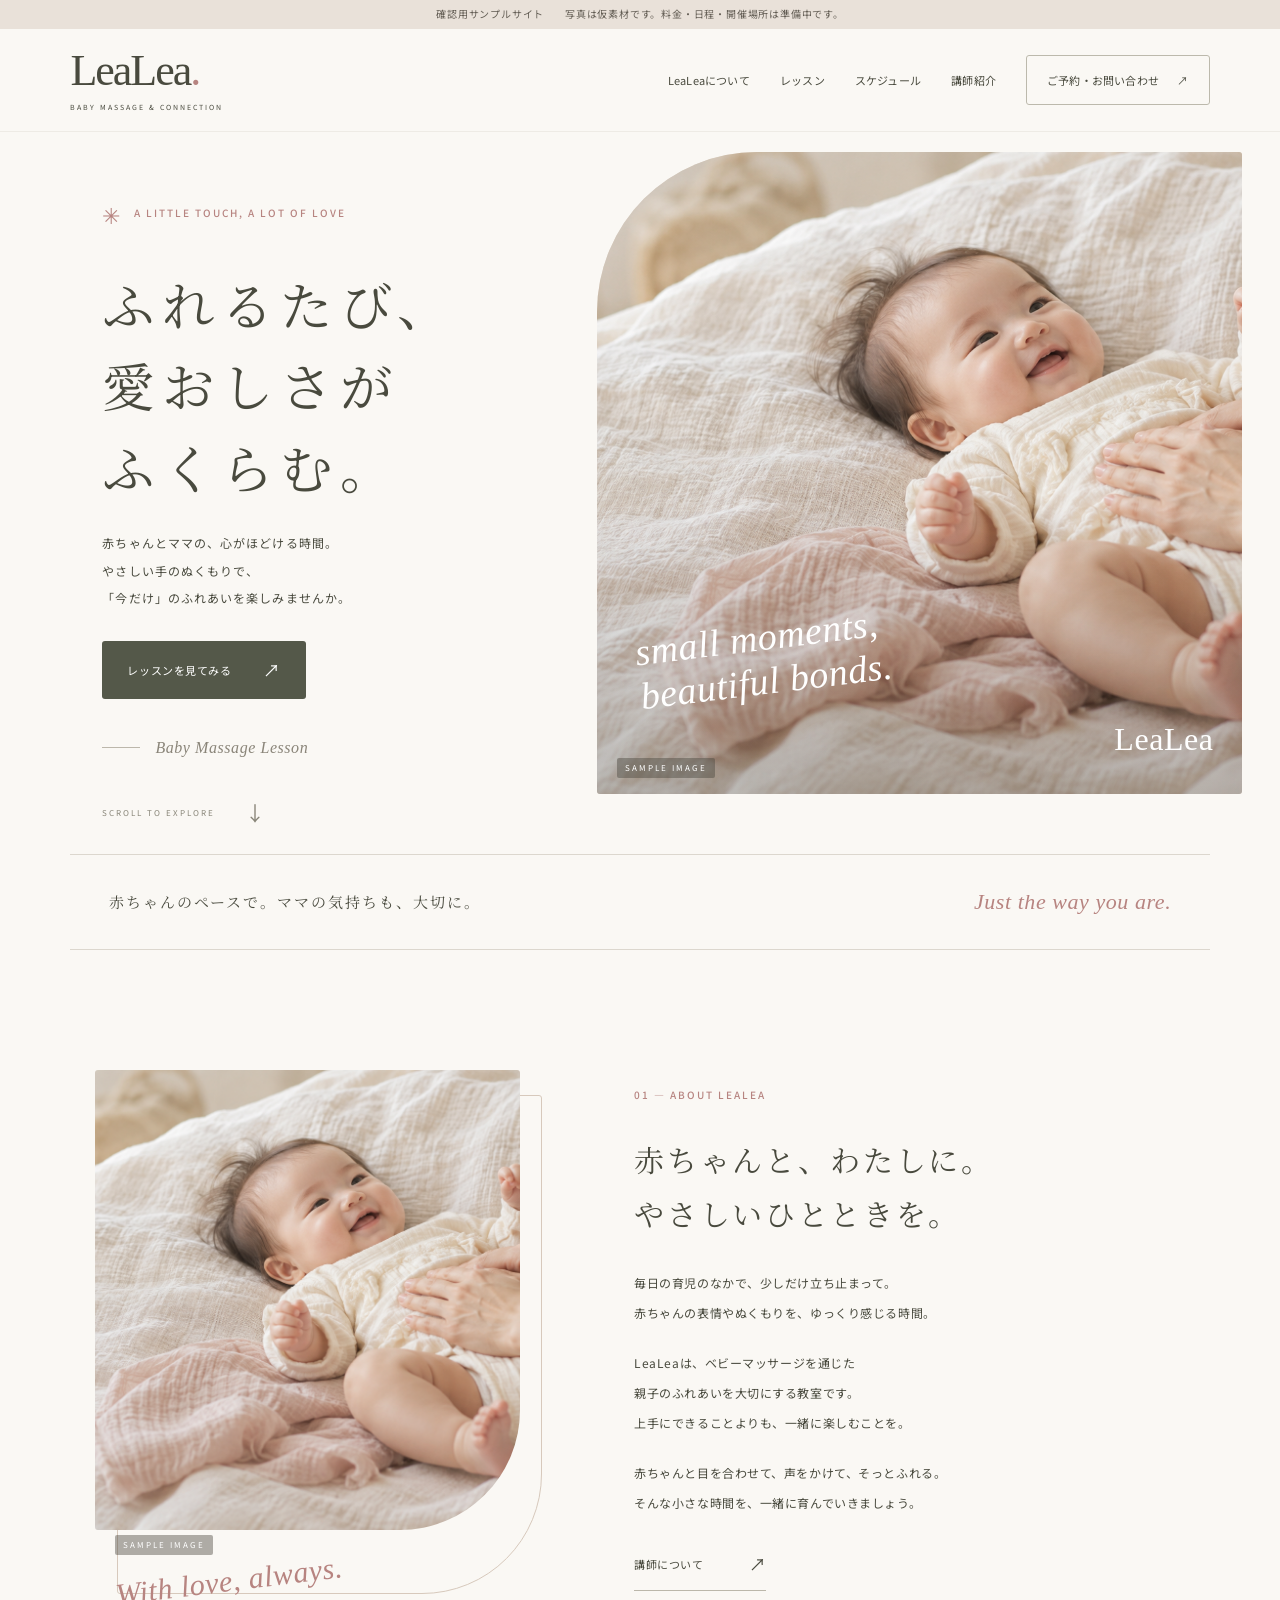
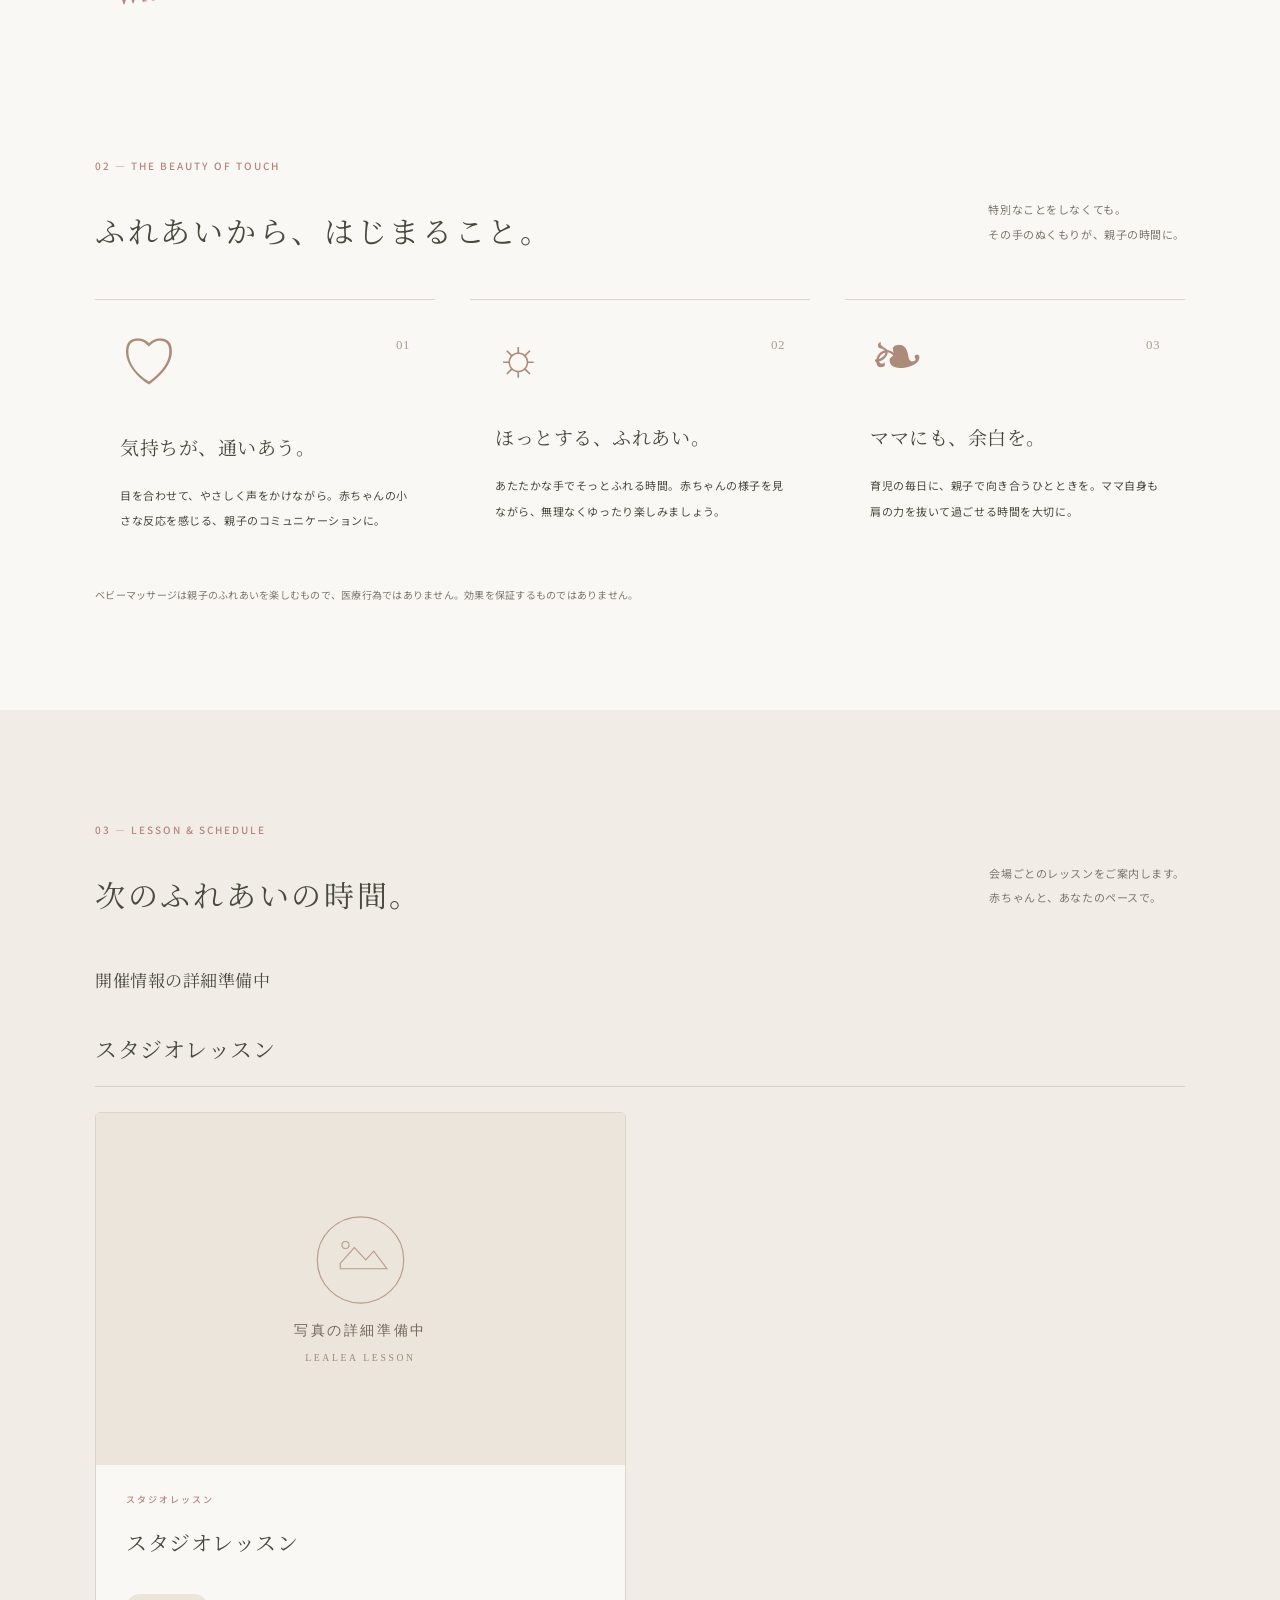
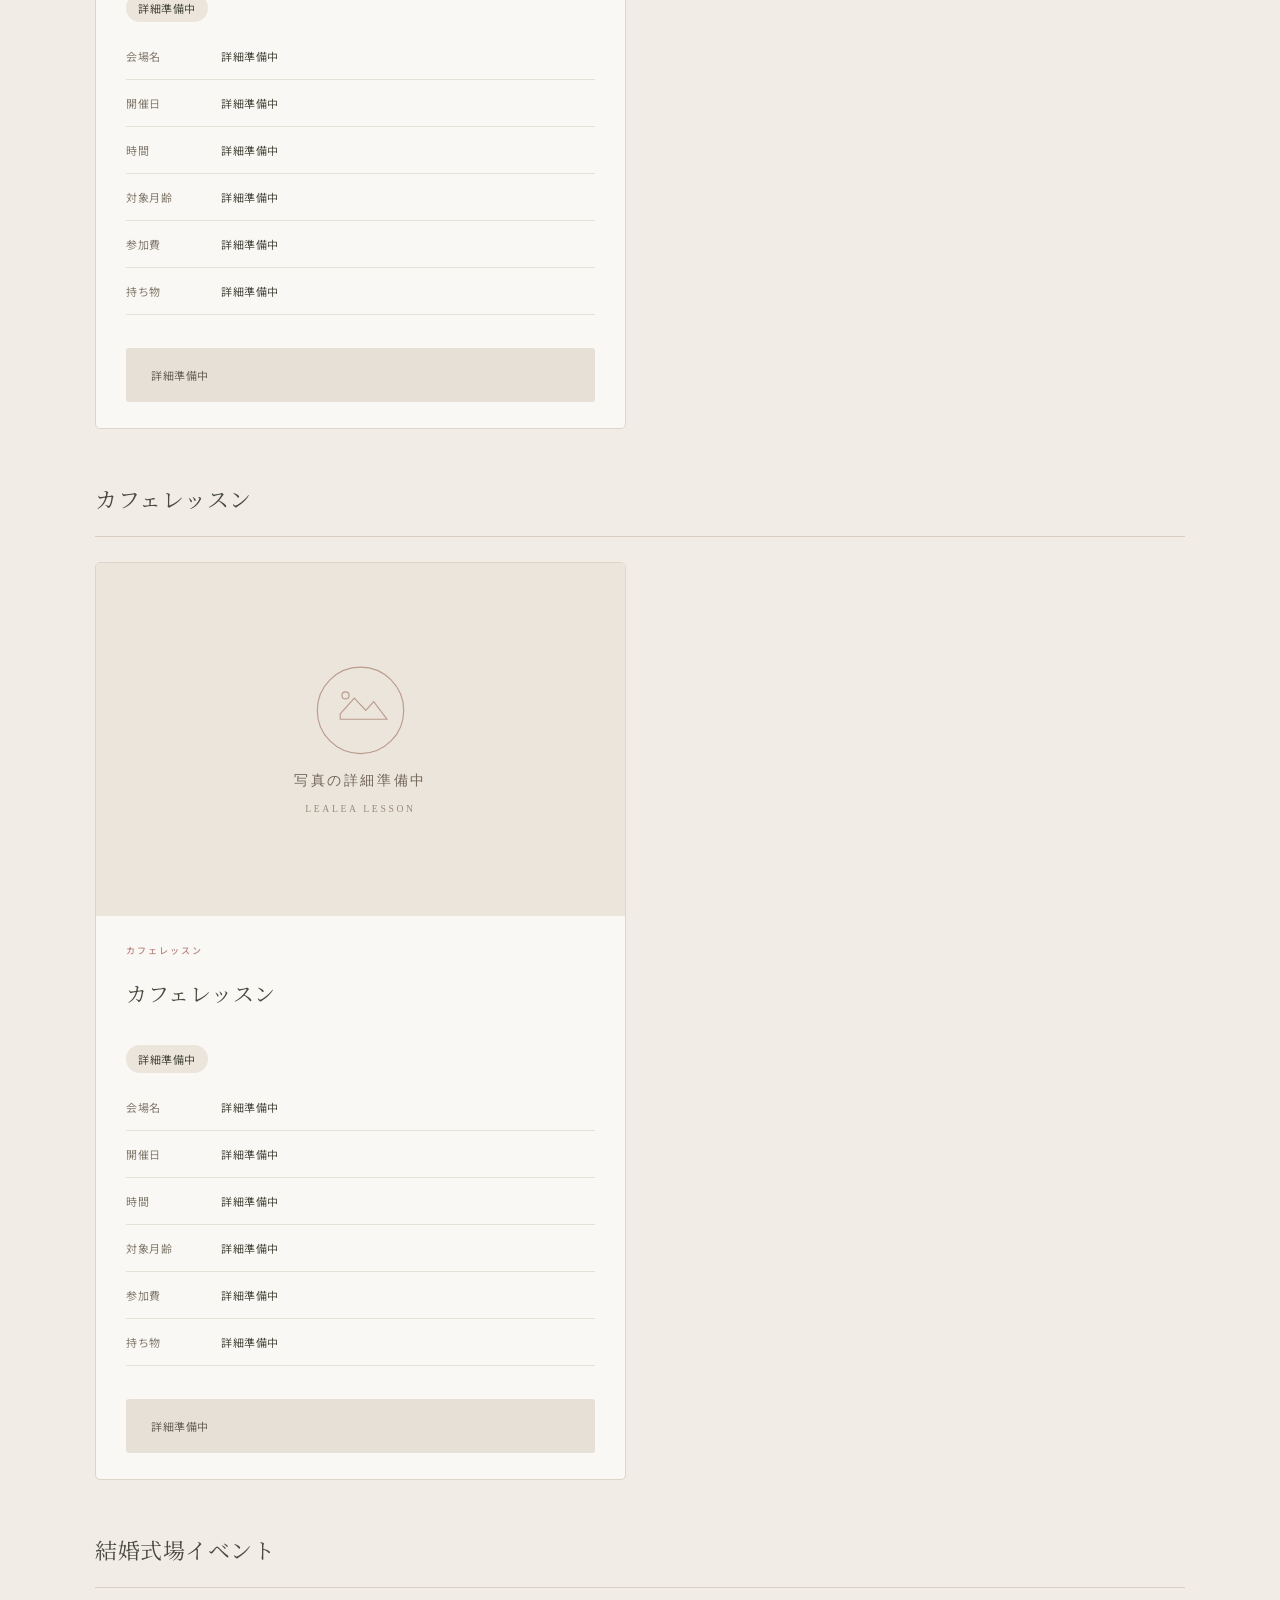
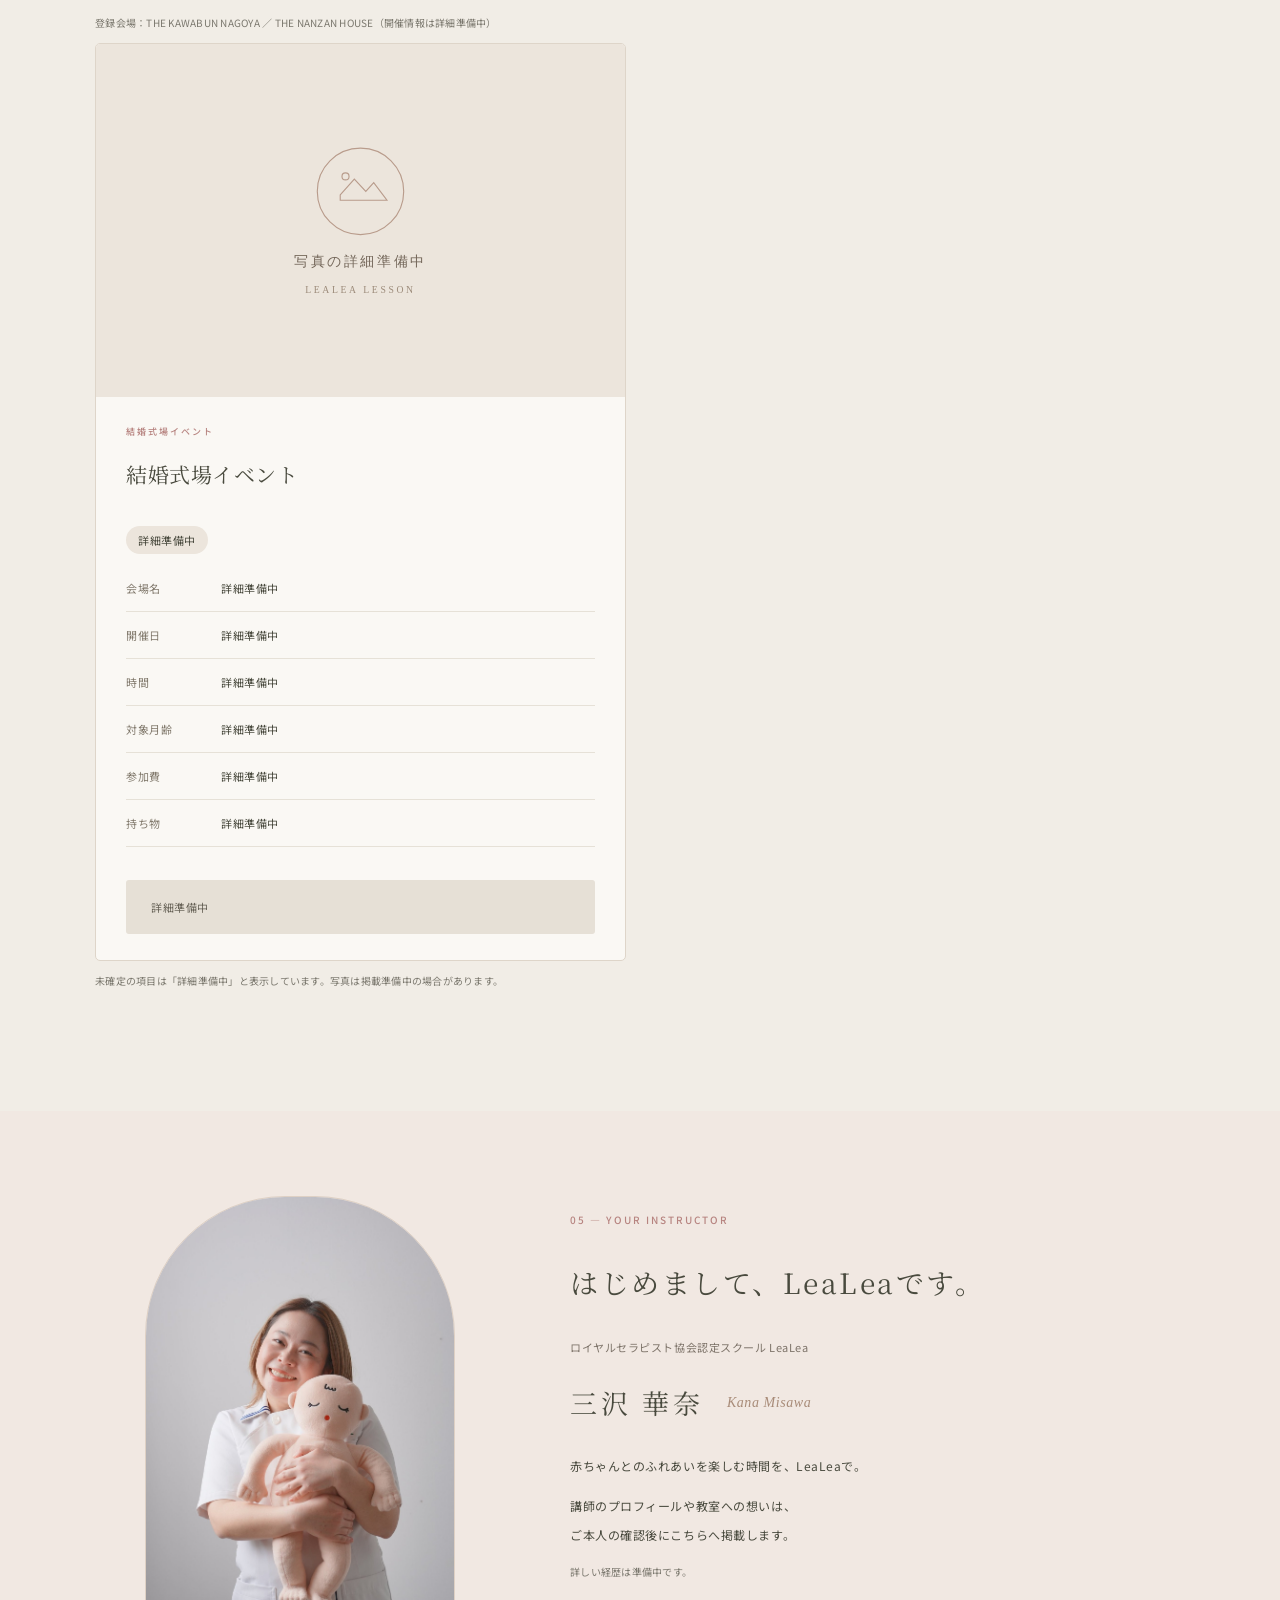
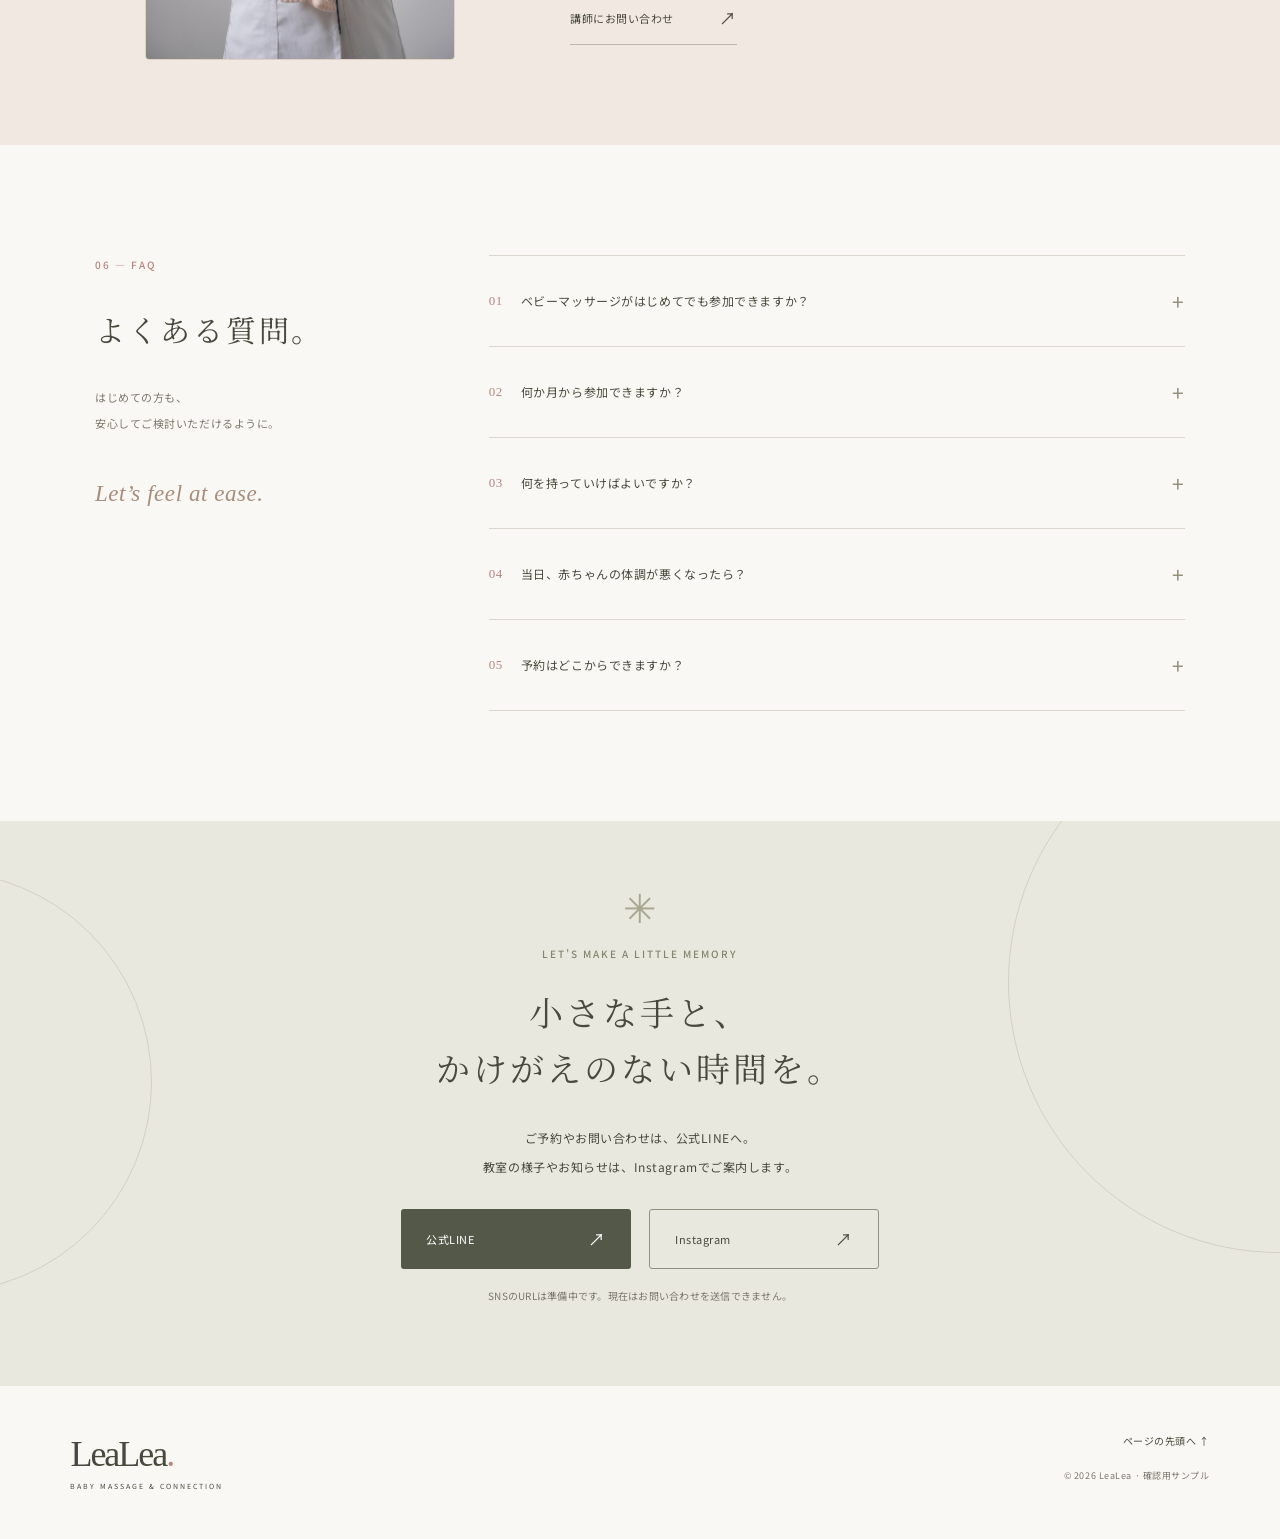
==== index.html @ 59d1aec9 "Add persistent no-code venue and event management with preview" ====
<!doctype html>
<html lang="ja">
<head>
<meta charset="UTF-8"><meta name="viewport" content="width=device-width, initial-scale=1">
<meta name="theme-color" content="#f6f2ec"><meta name="description" content="ベビーマッサージ教室 LeaLea の確認用サンプルサイト。赤ちゃんとママの、やさしいふれあいの時間。">
<title>LeaLea | Baby Massage Lesson</title>
<link rel="stylesheet" href="style.css"><script src="content.js" defer></script><script src="lessons-data.js" defer></script><script src="lesson-view.js" defer></script><script src="app.js" defer></script>
</head>
<body>
<div class="sample-banner">確認用サンプルサイト <span>写真は仮素材です。料金・日程・開催場所は準備中です。</span></div>
<header class="header">
<a class="brand" href="#home" aria-label="LeaLea トップ"><span class="brand-name">LeaLea<span class="brand-dot">.</span></span><span class="brand-sub">BABY MASSAGE &amp; CONNECTION</span></a>
<nav class="desktop-nav" aria-label="メインナビゲーション"><a href="#about">LeaLeaについて</a><a href="#lesson">レッスン</a><a href="#schedule">スケジュール</a><a href="#teacher">講師紹介</a><a class="nav-contact" href="#contact">ご予約・お問い合わせ <span>↗</span></a></nav>
<button class="menu-button" aria-label="メニューを開く" aria-expanded="false" aria-controls="mobile-nav"><span></span><span></span></button>
</header>
<nav id="mobile-nav" class="mobile-nav" aria-label="スマートフォン用ナビゲーション" hidden><a href="#about">LeaLeaについて</a><a href="#benefits">ベビーマッサージの魅力</a><a href="#lesson">レッスン・料金</a><a href="#schedule">開催スケジュール</a><a href="#teacher">講師紹介</a><a href="#faq">よくある質問</a><a href="#contact">ご予約・お問い合わせ</a></nav>
<main>
<section id="home" class="hero">
<div class="hero-copy"><p class="eyebrow"><span class="tiny-star">✳︎</span> A LITTLE TOUCH, A LOT OF LOVE</p><h1>ふれるたび、<br>愛おしさが<br>ふくらむ。</h1><p class="hero-description">赤ちゃんとママの、心がほどける時間。<br>やさしい手のぬくもりで、<br>「今だけ」のふれあいを楽しみませんか。</p><a href="#lesson" class="button button-dark">レッスンを見てみる <span>↗</span></a><div class="hero-note"><span class="note-line"></span> Baby Massage Lesson</div></div>
<div class="hero-visual"><img class="hero-photo" src="assets/baby.png" alt="やわらかなリネンの上で、赤ちゃんにやさしくふれる手。教室の実際の写真ではない仮素材" fetchpriority="high"><div class="photo-label">SAMPLE IMAGE</div><div class="hero-caption"><span>small moments,</span><span>beautiful bonds.</span></div><div class="photo-corner">LeaLea</div></div>
<a href="#about" class="scroll-cue">SCROLL TO EXPLORE <span>↓</span></a>
</section>
<div class="intro-strip"><p>赤ちゃんのペースで。ママの気持ちも、大切に。</p><span>Just the way you are.</span></div>
<section id="about" class="section about reveal">
<div class="about-photo photo-frame"><img src="assets/baby.png" alt="赤ちゃんとのふれあいをイメージした仮素材" loading="lazy"><span class="photo-label">SAMPLE IMAGE</span><span class="photo-script">With love, always.</span></div>
<div class="about-copy"><p class="eyebrow">01 — ABOUT LEALEA</p><h2>赤ちゃんと、わたしに。<br>やさしいひとときを。</h2><p>毎日の育児のなかで、少しだけ立ち止まって。<br>赤ちゃんの表情やぬくもりを、ゆっくり感じる時間。</p><p>LeaLeaは、ベビーマッサージを通じた<br class="desktop-break">親子のふれあいを大切にする教室です。<br>上手にできることよりも、一緒に楽しむことを。</p><p>赤ちゃんと目を合わせて、声をかけて、そっとふれる。<br>そんな小さな時間を、一緒に育んでいきましょう。</p><a class="text-link" href="#teacher">講師について <span>↗</span></a></div>
</section>
<section id="benefits" class="benefits section reveal"><div class="section-heading"><div><p class="eyebrow">02 — THE BEAUTY OF TOUCH</p><h2>ふれあいから、はじまること。</h2></div><p class="heading-note">特別なことをしなくても。<br>その手のぬくもりが、親子の時間に。</p></div><div class="benefit-grid">
<article class="benefit"><span class="benefit-icon icon-bond" aria-hidden="true">♡</span><span class="card-number">01</span><h3>気持ちが、通いあう。</h3><p>目を合わせて、やさしく声をかけながら。赤ちゃんの小さな反応を感じる、親子のコミュニケーションに。</p></article>
<article class="benefit"><span class="benefit-icon" aria-hidden="true">☼</span><span class="card-number">02</span><h3>ほっとする、ふれあい。</h3><p>あたたかな手でそっとふれる時間。赤ちゃんの様子を見ながら、無理なくゆったり楽しみましょう。</p></article>
<article class="benefit"><span class="benefit-icon icon-leaf" aria-hidden="true">❧</span><span class="card-number">03</span><h3>ママにも、余白を。</h3><p>育児の毎日に、親子で向き合うひとときを。ママ自身も肩の力を抜いて過ごせる時間を大切に。</p></article>
</div><p class="small-note">ベビーマッサージは親子のふれあいを楽しむもので、医療行為ではありません。効果を保証するものではありません。</p></section>
<section id="lesson" class="lesson-section"><div class="section reveal"><div class="section-heading"><div><p class="eyebrow">03 — LESSON &amp; SCHEDULE</p><h2>次のふれあいの時間。</h2></div><p class="heading-note">会場ごとのレッスンをご案内します。<br>赤ちゃんと、あなたのペースで。</p></div><div id="schedule"><p id="lesson-month" class="lesson-month"></p><div id="lesson-list" aria-live="polite"></div></div><p id="lesson-list-status" class="small-note" role="status"></p><p class="small-note">未確定の項目は「詳細準備中」と表示しています。写真は掲載準備中の場合があります。</p></div></section>
<section id="teacher" class="teacher-section"><div class="section teacher reveal"><div class="teacher-portrait"><img class="teacher-photo" src="assets/kana-misawa.jpg" alt="赤ちゃんの人形を抱き、自然な笑顔を見せる講師・三沢華奈" width="1290" height="1935" loading="lazy"></div><div class="teacher-copy"><p class="eyebrow">05 — YOUR INSTRUCTOR</p><h2>はじめまして、LeaLeaです。</h2><p class="teacher-school">ロイヤルセラピスト協会認定スクール LeaLea</p><div class="teacher-name"><h3>三沢 華奈</h3><span>Kana Misawa</span></div><p>赤ちゃんとのふれあいを楽しむ時間を、LeaLeaで。</p><p>講師のプロフィールや教室への想いは、<br>ご本人の確認後にこちらへ掲載します。</p><p class="small-note">詳しい経歴は準備中です。</p><a class="text-link" href="#contact">講師にお問い合わせ <span>↗</span></a></div></div></section>
<section id="faq" class="section faq reveal"><div class="faq-heading"><p class="eyebrow">06 — FAQ</p><h2>よくある質問。</h2><p>はじめての方も、<br>安心してご検討いただけるように。</p><span class="serif-note">Let’s feel at ease.</span></div><div id="faq-list" class="faq-list"></div></section>
<section id="contact" class="contact-section reveal"><span class="contact-flower" aria-hidden="true">✳︎</span><p class="eyebrow">LET’S MAKE A LITTLE MEMORY</p><h2>小さな手と、<br>かけがえのない時間を。</h2><p>ご予約やお問い合わせは、公式LINEへ。<br>教室の様子やお知らせは、Instagramでご案内します。</p><div class="contact-buttons"><a id="line-link" class="button button-dark" href="#contact">公式LINE <span>↗</span></a><a id="instagram-link" class="button button-outline" href="#contact">Instagram <span>↗</span></a></div><p id="contact-status" class="small-note" role="status">SNSのURLは準備中です。現在はお問い合わせを送信できません。</p></section>
</main>
<footer class="footer"><a href="#home" class="brand"><span class="brand-name">LeaLea<span class="brand-dot">.</span></span><span class="brand-sub">BABY MASSAGE &amp; CONNECTION</span></a><div class="footer-right"><a href="#home">ページの先頭へ ↑</a><p>© <span id="year"></span> LeaLea · 確認用サンプル</p></div></footer>
</body>
</html>
---- style.css ----
@import url('https://fonts.googleapis.com/css2?family=Noto+Sans+JP:wght@400;500;600&family=Noto+Serif+JP:wght@400;500;600&display=swap');
:root{--paper:#faf8f4;--ivory:#f1ede6;--ink:#494a3e;--muted:#7b786e;--pink:#b78480;--line:#dcd7ce;--serif:'Noto Serif JP','Yu Mincho','Hiragino Mincho ProN',serif;--sans:'Noto Sans JP','Hiragino Kaku Gothic ProN',sans-serif}*{box-sizing:border-box}html{scroll-behavior:smooth;scroll-padding-top:110px}body{margin:0;background:var(--paper);color:var(--ink);font-family:var(--sans);font-size:14px;line-height:2;letter-spacing:.04em}a{color:inherit;text-decoration:none}button{font:inherit}img{max-width:100%;display:block}button,a,summary{-webkit-tap-highlight-color:transparent}a:focus-visible,button:focus-visible,summary:focus-visible{outline:2px solid var(--pink);outline-offset:6px}::selection{background:#ead5cf}.sample-banner{min-height:29px;text-align:center;background:#e9e1d9;font-size:10px;letter-spacing:.08em;padding:4px 15px;color:#645e55}.sample-banner span{margin-left:18px}.header{height:103px;display:flex;align-items:center;justify-content:space-between;padding:0 5.5%;background:rgba(250,248,244,.96);position:sticky;top:0;z-index:20;border-bottom:1px solid rgba(220,215,206,.4)}.brand{display:flex;flex-direction:column;line-height:1}.brand-name{font-family:Georgia,serif;font-size:44px;letter-spacing:-2px}.brand-dot{color:var(--pink)}.brand-sub{font-size:7px;letter-spacing:2px;margin-top:11px}.desktop-nav{display:flex;gap:30px;align-items:center;font-size:11px;letter-spacing:.02em}.desktop-nav a{transition:color .2s}.desktop-nav a:hover,.text-link:hover{color:var(--pink)}.nav-contact{border:1px solid #bcb9ac;padding:13px 20px;border-radius:3px}.nav-contact span{margin-left:16px}.menu-button,.mobile-nav{display:none}.hero{display:grid;grid-template-columns:43% 57%;min-height:665px;position:relative;max-width:1600px;margin:auto;padding:12px 3% 60px 8%}.hero-copy{padding:48px 20px 30px 0;position:relative;z-index:1}.eyebrow{font-family:var(--sans);font-size:10px;letter-spacing:2px;font-weight:500;color:var(--pink);margin:0 0 27px}.tiny-star{font-size:22px;display:inline-block;vertical-align:middle;margin-right:8px}.hero h1{font-family:var(--serif);font-weight:400;font-size:clamp(38px,4.1vw,62px);line-height:1.55;letter-spacing:.14em;margin:24px 0 22px}.hero-description{font-size:12px;line-height:2.3;letter-spacing:.09em;margin-bottom:29px}.button{display:inline-flex;justify-content:space-between;align-items:center;gap:32px;min-height:54px;padding:12px 25px;font-size:11px;border-radius:3px;transition:background .25s,transform .25s}.button:hover{transform:translateY(-2px)}.button span{font-size:17px}.button-dark{background:#545849;color:#fff}.button-dark:hover{background:#696e5c}.button-outline{border:1px solid #8f9180}.hero-note{display:flex;align-items:center;gap:15px;margin-top:33px;font-family:Georgia,serif;font-size:16px;font-style:italic;color:#8a8579}.note-line{height:1px;width:38px;background:#bcb7ab}.hero-visual{position:relative;margin-top:8px;margin-left:5px;background:#e9dfd4;border-radius:160px 3px 3px 3px;min-height:583px;overflow:hidden}.hero-photo{width:100%;height:100%;position:absolute;object-fit:cover;object-position:60% center}.hero-visual:after{content:'';position:absolute;inset:0;background:linear-gradient(0deg,rgba(51,42,29,.23),transparent 45%);pointer-events:none}.photo-label{position:absolute;font-size:8px;letter-spacing:2px;bottom:16px;left:20px;z-index:2;color:#fff;background:rgba(68,64,56,.42);padding:2px 8px;border-radius:2px}.hero-caption{position:absolute;bottom:90px;left:40px;font-family:Georgia,serif;font-style:italic;font-size:38px;color:white;line-height:1.15;transform:rotate(-7deg);z-index:2}.hero-caption span{display:block}.photo-corner{position:absolute;right:28px;bottom:23px;font-family:Georgia,serif;font-size:32px;color:#fff;z-index:2}.scroll-cue{position:absolute;bottom:21px;left:8%;font-size:8px;letter-spacing:2px;display:flex;align-items:center;gap:30px;color:#888578}.scroll-cue span{font-size:20px}.intro-strip{margin:0 5.5%;border-top:1px solid var(--line);border-bottom:1px solid var(--line);padding:25px 3%;display:flex;justify-content:space-between;align-items:center}.intro-strip p{font-family:var(--serif);font-size:15px;letter-spacing:.13em;margin:0}.intro-strip>span{font-family:Georgia,serif;font-size:22px;font-style:italic;color:var(--pink)}.section{max-width:1200px;margin:auto;padding:110px 55px}.about{display:grid;grid-template-columns:46fr 54fr;gap:70px;padding-top:120px;padding-bottom:120px}.photo-frame{position:relative;min-height:460px;max-width:425px;margin-bottom:20px}.about-photo img{height:460px;width:100%;object-fit:cover;object-position:68% center;border-radius:3px 3px 120px 3px}.about-photo:before{content:'';position:absolute;inset:25px -22px -23px 22px;border:1px solid #d7c9bc;z-index:-1;border-radius:3px 3px 120px 3px}.photo-script{position:absolute;bottom:-40px;left:20px;font-family:Georgia,serif;font-style:italic;font-size:30px;color:var(--pink);transform:rotate(-7deg)}.about-copy{padding:15px 0 0}h2{font-family:var(--serif);font-size:30px;font-weight:400;line-height:1.8;letter-spacing:.09em;margin:0 0 28px}.about-copy p:not(.eyebrow){font-size:12px;line-height:2.5;margin-bottom:20px}.text-link{display:inline-flex;align-items:center;justify-content:space-between;gap:45px;font-size:11px;border-bottom:1px solid #bbb7aa;padding:9px 0;transition:color .2s}.text-link span{font-size:17px}.section-heading{display:flex;justify-content:space-between;align-items:end;margin-bottom:42px;gap:25px}.section-heading h2{margin-bottom:0}.heading-note{font-size:11px;line-height:2.2;color:var(--muted)}.benefits{padding-top:45px;padding-bottom:95px}.benefit-grid{display:grid;grid-template-columns:repeat(3,1fr);gap:35px}.benefit{position:relative;padding:22px 25px 23px;border-top:1px solid var(--line)}.benefit-icon{display:block;font-family:Georgia,serif;color:#ad8b7a;font-size:51px;line-height:1.4;margin-bottom:25px}.icon-bond{font-size:58px}.icon-leaf{font-size:65px;line-height:1.1}.card-number{position:absolute;right:25px;top:32px;font-family:Georgia,serif;font-size:13px;color:#a7a091}.benefit h3{font-family:var(--serif);font-size:19px;font-weight:400;margin:0 0 17px}.benefit p{font-size:11px;line-height:2.3;margin:0}.small-note{font-size:10px;color:var(--muted);line-height:2;letter-spacing:.025em}.benefits>.small-note{margin-top:28px}.lesson-section{background:var(--ivory)}.serif-note{font-family:Georgia,serif;font-style:italic;font-size:27px;color:#a78d7c}.lesson-layout{display:grid;grid-template-columns:1fr 1fr;gap:75px;align-items:center}.lesson-editorial{padding-left:18px}.pill{border:1px solid #c8b7a6;border-radius:30px;padding:6px 15px;font-size:9px;letter-spacing:1.5px;color:#8e7765}.lesson-editorial h3{font-family:var(--serif);font-size:25px;font-weight:400;line-height:1.9;margin:25px 0}.lesson-editorial p{font-size:11px;line-height:2.4;margin-bottom:23px}.lesson-card{background:var(--paper);border:1px solid #dfd8cc;border-radius:5px;padding:30px 35px;box-shadow:0 8px 25px #554c3a05}.lesson-card-top{display:flex;justify-content:space-between;align-items:center}.lesson-card-top .eyebrow{margin:0}.lesson-card-top .tiny-star{color:#b89887}.lesson-card h3{font-family:var(--serif);font-size:21px;font-weight:400;margin:16px 0 7px}.lesson-card>p:not(.small-note){font-size:10px;color:var(--muted)}dl{margin-top:24px}dl>div{display:flex;gap:20px;align-items:baseline;border-bottom:1px solid #e6e1d7;padding:12px 0;font-size:11px}dt{min-width:75px;color:#827a6d}dd{margin:0}.price-line{display:flex;justify-content:space-between;align-items:center;margin-top:25px;font-size:11px}.price-line strong{font-family:var(--serif);font-weight:400;font-size:24px}.full{width:100%;margin-top:13px}.schedule-empty{display:flex;align-items:center;gap:28px;padding:32px 0;border-top:1px solid var(--line);border-bottom:1px solid var(--line)}.schedule-symbol{font-size:34px;line-height:1;color:#9b9e88;padding:20px;background:#eeeee5;border-radius:50%}.schedule-empty .eyebrow{font-size:9px;margin:0}.schedule-empty h3{font-family:var(--serif);font-weight:400;font-size:18px;margin:5px 0}.schedule-empty p{font-size:11px;margin:0;color:var(--muted)}.schedule-empty .text-link{margin-left:auto}.schedule-row{display:grid;grid-template-columns:1.3fr 1fr 1.5fr 1.3fr 1fr;gap:15px;padding:25px 0;border-top:1px solid var(--line);font-size:12px}.teacher-section{background:#f1e8e2}.teacher{display:grid;grid-template-columns:40fr 60fr;gap:65px;align-items:center;padding-top:85px;padding-bottom:85px}.teacher-portrait{max-width:310px;margin:auto;width:100%}.portrait-art{aspect-ratio:4/5;background:#e7d8cc;position:relative;border-radius:140px 140px 4px 4px;display:flex;flex-direction:column;align-items:center;justify-content:center;overflow:hidden;border:1px solid #ded0c4}.portrait-art:before,.portrait-art:after{content:'';position:absolute;border:1px solid #bc9f8b;border-radius:50%;width:225px;height:225px;bottom:-110px;left:-90px;opacity:.4}.portrait-art:after{left:auto;right:-100px;width:290px;height:290px;bottom:-140px}.portrait-flower{font-size:75px;line-height:1;color:#bb9687}.portrait-initial{font-family:Georgia,serif;font-size:75px;font-style:italic;color:#806b5a;margin:15px}.portrait-art p{font-size:9px;letter-spacing:3px;text-align:center;color:#7e6a5c}.portrait-label{display:block;text-align:center;font-size:10px;margin-top:14px;color:#8f7b6e}.teacher-copy h2{font-size:28px}.teacher-school{font-size:11px;color:#7d7369}.teacher-name{display:flex;gap:23px;align-items:center;margin:18px 0 22px}.teacher-name h3{font-family:var(--serif);font-size:27px;font-weight:400;letter-spacing:.14em;margin:0}.teacher-name span{font-family:Georgia,serif;font-style:italic;color:#a88b78}.teacher-copy>p:not(.eyebrow):not(.small-note):not(.teacher-school){font-size:12px;line-height:2.4}.faq{display:grid;grid-template-columns:34fr 66fr;gap:35px}.faq-heading>p:not(.eyebrow){font-size:11px;color:var(--muted);line-height:2.4}.faq-heading .serif-note{display:block;margin-top:35px;font-size:23px}.faq-list details{border-bottom:1px solid var(--line)}.faq-list details:first-child{border-top:1px solid var(--line)}summary{display:flex;gap:18px;align-items:center;cursor:pointer;padding:24px 0;font-size:12px;list-style:none}summary::-webkit-details-marker{display:none}.faq-number{font-family:Georgia,serif;color:var(--pink);font-size:13px}.faq-toggle{margin-left:auto;font-size:21px;font-weight:400;color:#8f8f7a;transition:transform .25s}.faq-list details[open] .faq-toggle{transform:rotate(45deg)}.faq-list details>p{font-size:11px;padding:0 25px 15px 34px;margin:0;line-height:2.4;color:var(--muted)}.contact-section{text-align:center;background:#e9e8de;padding:65px 25px 70px;position:relative;overflow:hidden}.contact-section:before,.contact-section:after{content:'';position:absolute;width:420px;height:420px;border:1px solid #d2d1c2;border-radius:50%;left:-270px;top:50px;pointer-events:none}.contact-section:after{left:auto;right:-270px;top:-110px;width:540px;height:540px}.contact-flower{font-size:40px;color:#a7a891;display:block;margin-bottom:18px;line-height:1}.contact-section .eyebrow{color:#81866d;margin-bottom:20px}.contact-section h2{font-size:34px;line-height:1.65}.contact-section>p:not(.eyebrow):not(.small-note){font-size:12px;line-height:2.4}.contact-buttons{display:flex;justify-content:center;gap:18px;margin:28px 0 17px}.contact-buttons .button{min-width:230px}.contact-buttons [aria-disabled=true]{cursor:help}.footer{padding:45px 5.5%;display:flex;align-items:center;justify-content:space-between}.footer .brand-name{font-size:36px}.footer-right{text-align:right;font-size:10px}.footer-right p{font-size:9px;color:var(--muted);margin-top:16px}.motion-enabled .reveal{opacity:0;transform:translateY(22px);transition:opacity .8s ease,transform .8s ease}.motion-enabled .reveal.visible{opacity:1;transform:translateY(0)}
.teacher-photo{display:block;width:100%;height:auto;border-radius:140px 140px 4px 4px;border:1px solid #ded0c4}
@media(min-width:1500px){.hero{padding-left:100px}.hero-copy{padding-top:70px}.hero-visual{min-height:680px}}@media(max-width:1050px){.desktop-nav{gap:18px;font-size:10px}.nav-contact{padding:10px 12px}.section{padding-left:40px;padding-right:40px}.about{gap:40px;grid-template-columns:44% 50%}.hero{padding-left:6%;grid-template-columns:44% 56%;min-height:620px}.hero h1{font-size:45px}.hero-visual{min-height:560px}.hero .eyebrow{font-size:8px;letter-spacing:1.5px}.benefit-grid{gap:20px}.benefit{padding-left:10px;padding-right:10px}.lesson-layout{gap:35px}.teacher{gap:35px;grid-template-columns:36% 60%}.faq{grid-template-columns:30% 66%;gap:25px}.section-heading h2{font-size:27px}.schedule-empty{gap:20px}.schedule-empty .text-link{gap:15px}}
@media(max-width:760px){html{scroll-padding-top:90px}.sample-banner{font-size:9px;line-height:1.8}.sample-banner span{display:block;margin:0;font-size:8px}.header{height:78px;padding:0 6%}.brand-name{font-size:35px}.brand-sub{font-size:6px;letter-spacing:1.6px;margin-top:8px}.desktop-nav{display:none}.menu-button{display:flex;flex-direction:column;gap:7px;align-items:center;justify-content:center;width:44px;height:44px;border:0;background:none;cursor:pointer}.menu-button span{width:24px;height:1px;background:var(--ink);transition:transform .2s}.menu-button[aria-expanded=true] span:first-child{transform:translateY(4px) rotate(45deg)}.menu-button[aria-expanded=true] span:last-child{transform:translateY(-4px) rotate(-45deg)}.mobile-nav:not([hidden]){display:flex;position:fixed;top:125px;left:0;right:0;z-index:19;background:var(--paper);padding:20px 8% 30px;box-shadow:0 15px 25px #50433212;flex-direction:column;max-height:calc(100dvh - 125px);overflow:auto}.mobile-nav a{font-size:13px;padding:10px 0;border-bottom:1px solid var(--line)}.hero{display:flex;flex-direction:column;padding:0 6% 45px;min-height:0}.hero-copy{padding:27px 0 10px}.hero .eyebrow{margin-bottom:15px;font-size:8px}.hero h1{font-size:39px;line-height:1.6;margin:12px 0 18px}.hero-description{font-size:11px;line-height:2.2;margin:15px 0 24px}.hero-visual{min-height:0;height:370px;width:100%;margin:25px 0 0;border-radius:110px 3px 3px 3px}.hero-caption{font-size:30px;bottom:58px;left:25px}.hero-note{position:absolute;right:0;bottom:15px;writing-mode:vertical-rl;font-size:15px;gap:10px}.hero-note .note-line{height:30px;width:1px}.scroll-cue{bottom:6px;left:6%;font-size:7px;gap:15px}.intro-strip{margin:0 6%;padding:20px 0;display:block;text-align:center}.intro-strip p{font-size:12px}.intro-strip>span{font-size:20px;display:block;margin-top:6px}.section{padding:70px 7%}.about{display:flex;flex-direction:column;gap:45px;padding-top:65px}.about-photo{width:85%;max-width:400px;min-height:350px;margin:0 auto 20px}.about-photo img{height:350px}.about-photo:before{inset:16px -16px -16px 16px}.photo-script{font-size:26px;bottom:-35px}.about-copy{padding:0}.eyebrow{font-size:9px;margin-bottom:20px;letter-spacing:1.8px}h2,.section-heading h2{font-size:25px;line-height:1.8}.about-copy p:not(.eyebrow){font-size:11px}.benefits{padding-top:15px}.section-heading{display:block;margin-bottom:28px}.heading-note{margin-top:18px}.benefit-grid{grid-template-columns:1fr;gap:12px}.benefit{padding:24px 0 24px 78px;min-height:145px}.benefit-icon{position:absolute;left:5px;top:21px;font-size:45px}.icon-leaf{font-size:56px}.card-number{right:5px;top:17px;font-size:10px}.benefit h3{font-size:18px;margin-bottom:10px}.benefit p{font-size:11px}.small-note{font-size:9px}.serif-note{font-size:22px}.section-heading>.serif-note{display:block;margin-top:13px}.lesson-layout{grid-template-columns:1fr;gap:30px}.lesson-editorial{padding:0}.lesson-editorial h3{font-size:24px}.lesson-card{padding:25px}.lesson-card h3{font-size:20px}.schedule-empty{flex-wrap:wrap;gap:15px;padding:25px 0}.schedule-symbol{font-size:25px;padding:15px}.schedule-empty>div{flex:1}.schedule-empty>div{flex:1 1 calc(100% - 75px)}.schedule-empty h3{font-size:15px;line-height:1.8}.schedule-empty p{font-size:10px;margin-top:8px}.schedule-empty .text-link{margin:5px 0 0 70px;font-size:10px}.schedule-row{grid-template-columns:1fr 1fr;gap:8px;font-size:11px}.schedule-row span:nth-child(3){grid-column:1/-1;font-family:var(--serif);font-size:17px}.teacher{display:flex;flex-direction:column;gap:38px;padding-top:65px;padding-bottom:65px}.teacher-portrait{max-width:230px}.teacher-copy{width:100%}.teacher-copy h2{font-size:25px}.teacher-name h3{font-size:25px}.faq{display:block}.faq-heading .serif-note{margin:20px 0 35px}.faq-list summary{font-size:11px;gap:12px;padding:20px 0}.faq-list details>p{padding-left:27px;font-size:10px}.contact-section{padding:55px 6%}.contact-section h2{font-size:29px}.contact-section>p:not(.eyebrow):not(.small-note){font-size:11px}.contact-buttons{flex-direction:column;align-items:center;gap:12px}.contact-buttons .button{width:100%;max-width:330px}.contact-section .small-note{max-width:320px;margin:auto}.footer{padding:35px 6%;gap:20px}.footer .brand-name{font-size:32px}.footer .brand-sub{font-size:5px;letter-spacing:1px}.footer-right{font-size:9px}.footer-right p{font-size:8px}}@media(prefers-reduced-motion:reduce){html{scroll-behavior:auto}*,*:before,*:after{transition:none!important;animation:none!important}.motion-enabled .reveal{opacity:1;transform:none}}
/* 会場別レッスン一覧 */
.lesson-month{font-family:var(--serif);font-size:17px;margin:0 0 30px}.venue-group+.venue-group{margin-top:48px}.venue-title{font-family:var(--serif);font-size:22px;font-weight:400;border-bottom:1px solid #d9cec1;padding-bottom:15px;margin:0 0 25px}.lesson-list-grid{display:grid;grid-template-columns:repeat(2,minmax(0,1fr));gap:28px}.lesson-list-card{border:1px solid #ded5c9;background:var(--paper);border-radius:5px;overflow:hidden;min-width:0}.lesson-list-card>.lesson-list-photo{width:100%;height:auto;aspect-ratio:3/2;object-fit:cover}.lesson-list-body{padding:26px 30px}.lesson-list-body .eyebrow{margin-bottom:12px;font-size:9px}.lesson-list-body h3{font-family:var(--serif);font-size:21px;font-weight:400;margin:0 0 20px;overflow-wrap:anywhere}.lesson-list-body dl{margin:0 0 20px}.lesson-list-body dd{overflow-wrap:anywhere;min-width:0}.lesson-list-body .button[aria-disabled=true]{background:#e6e0d6;color:#686358;cursor:help}.lesson-list-card:only-child{max-width:530px}.lesson-list-grid>.lesson-list-card:only-child{max-width:none}
@media(max-width:760px){.lesson-list-grid{grid-template-columns:1fr;gap:24px}.lesson-list-body{padding:24px}.venue-title{font-size:20px}.lesson-month{font-size:15px}.lesson-list-body h3{font-size:20px}}
.availability{display:inline-block;padding:3px 12px;background:#ece5dc;border-radius:20px;font-size:11px}.lesson-list-body dd{white-space:pre-wrap}
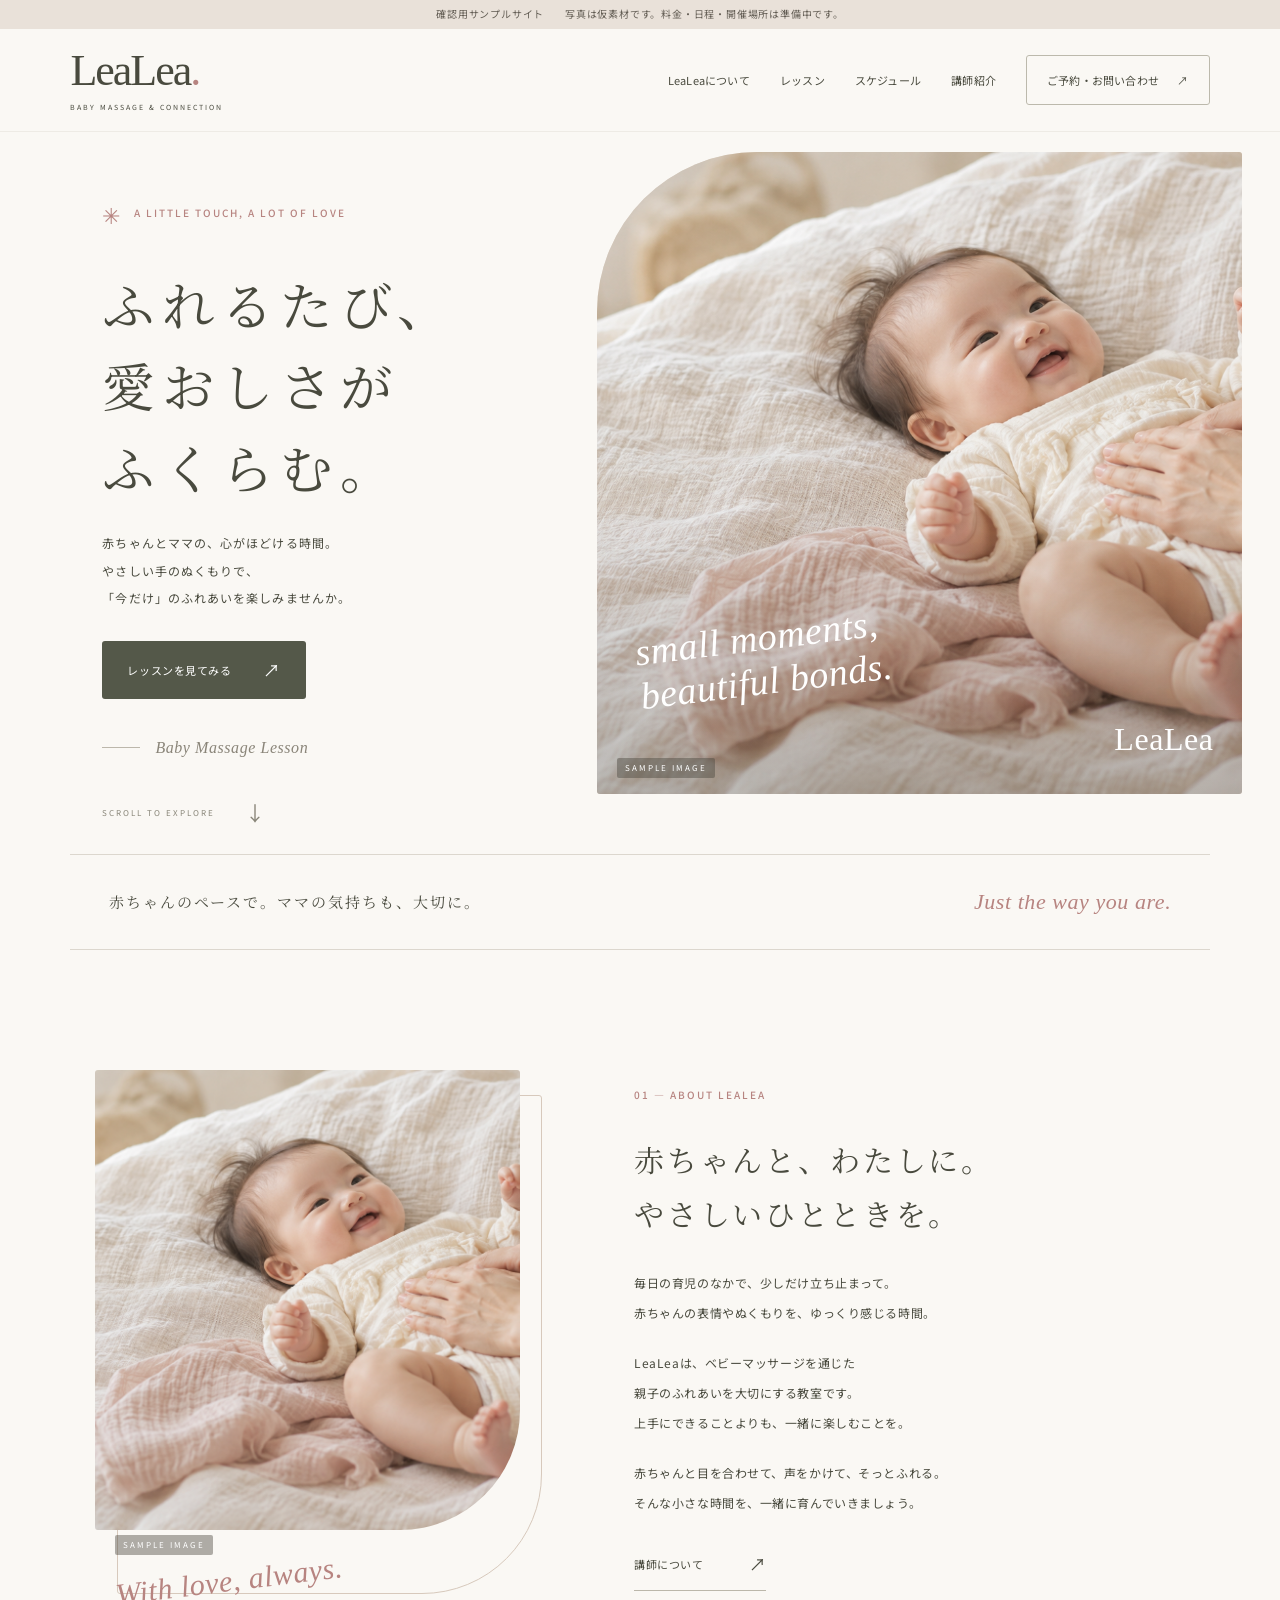
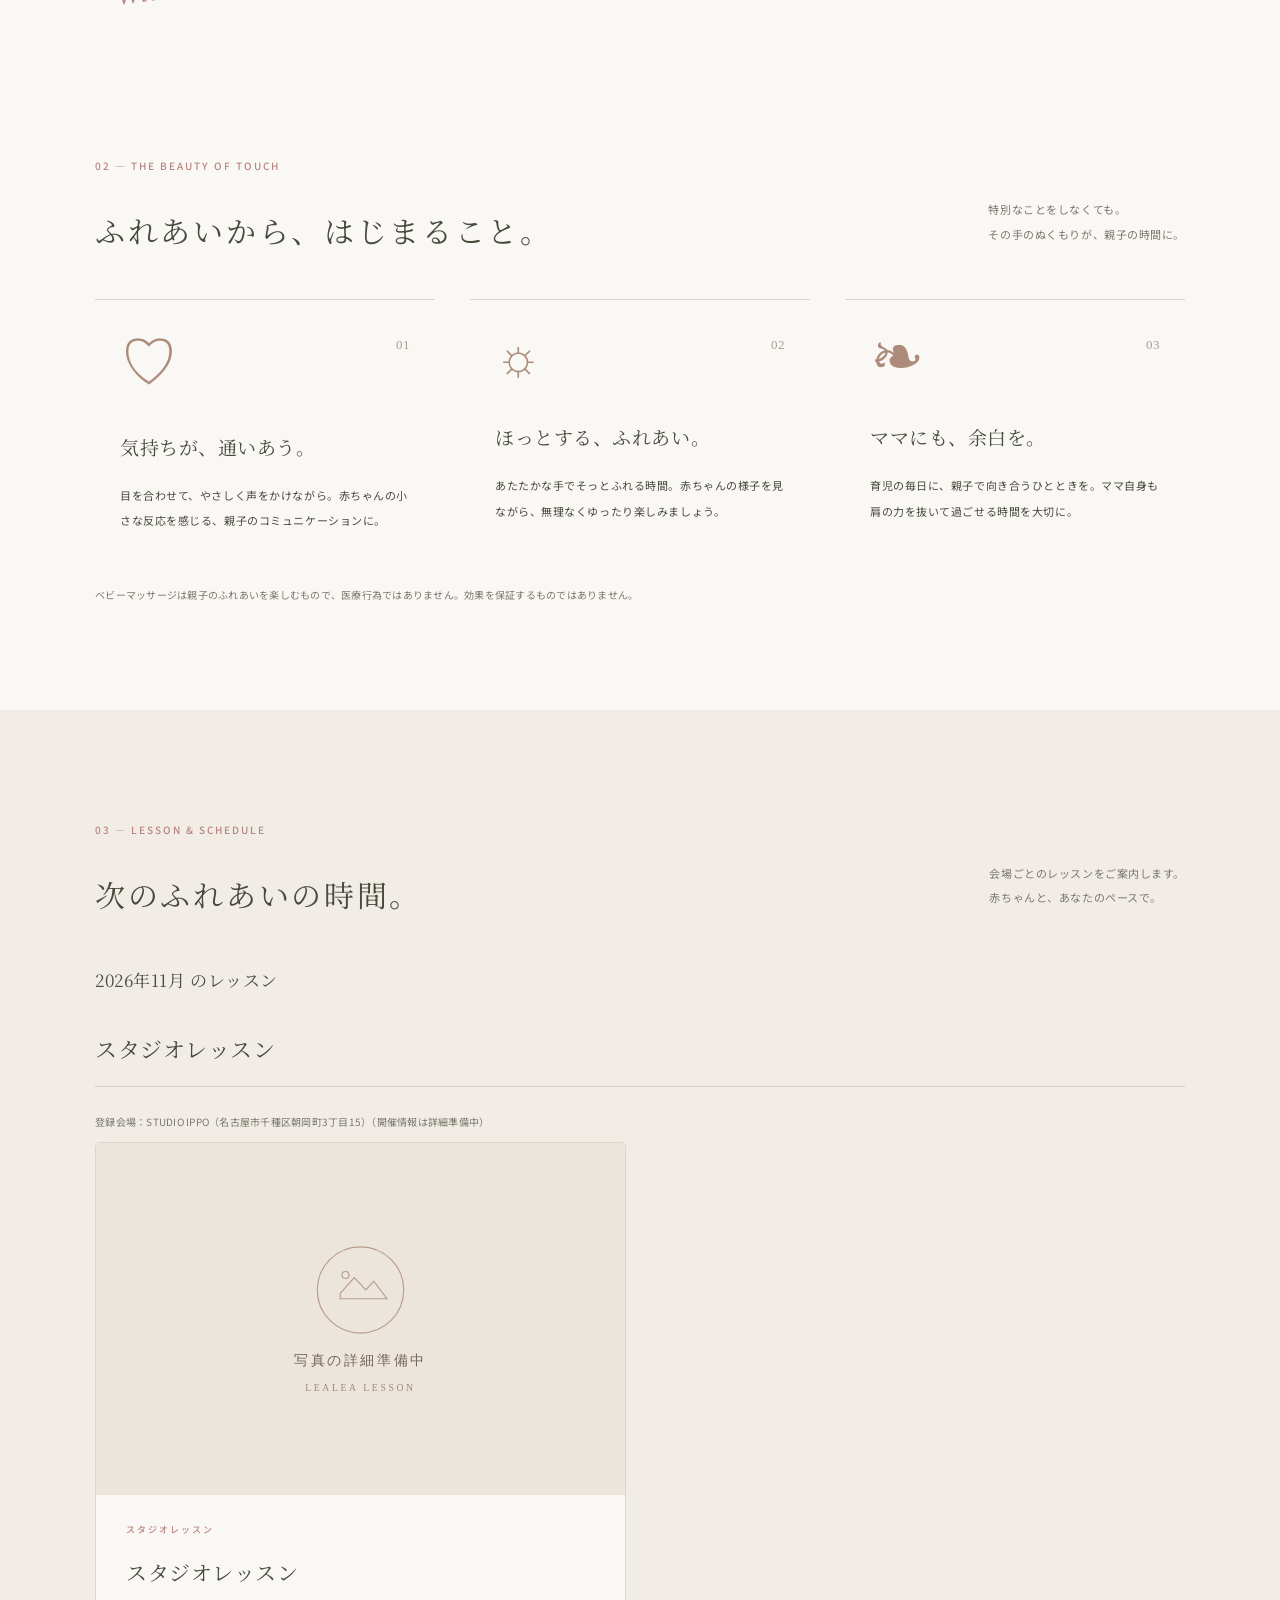
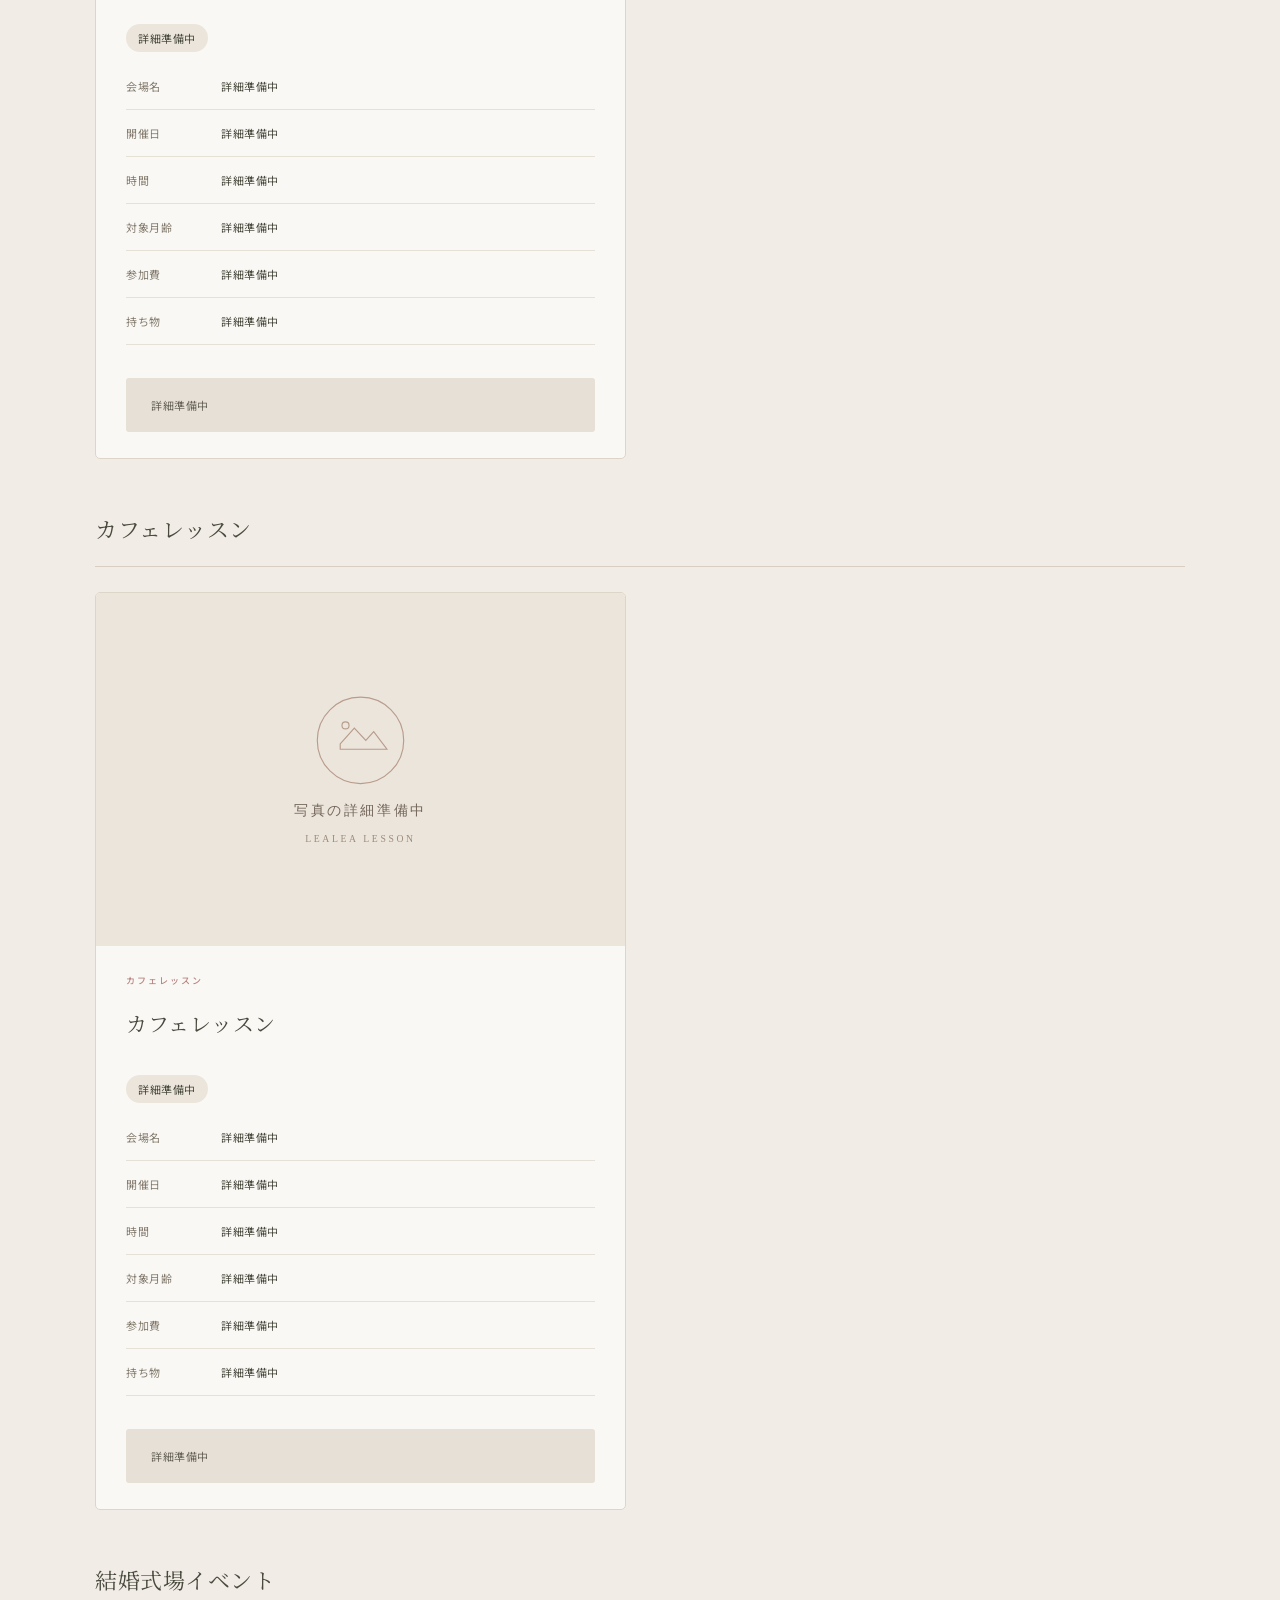
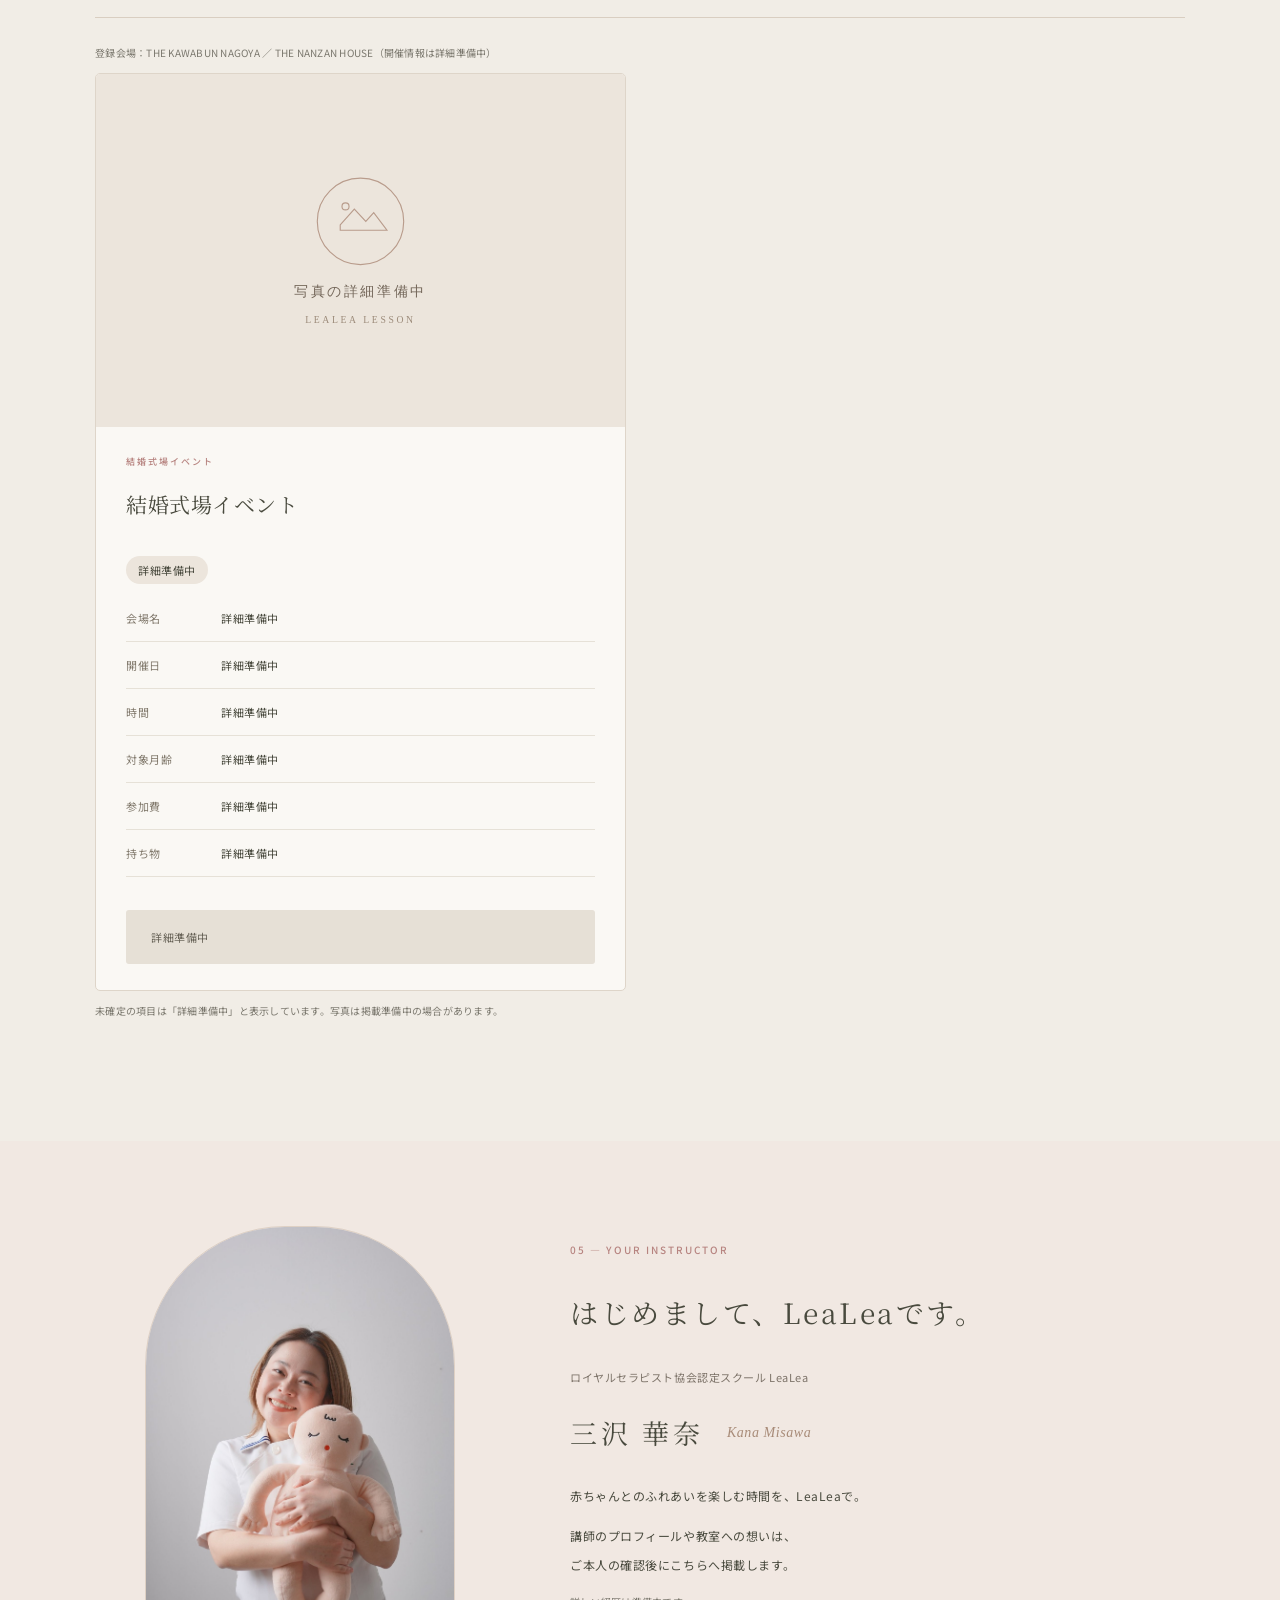
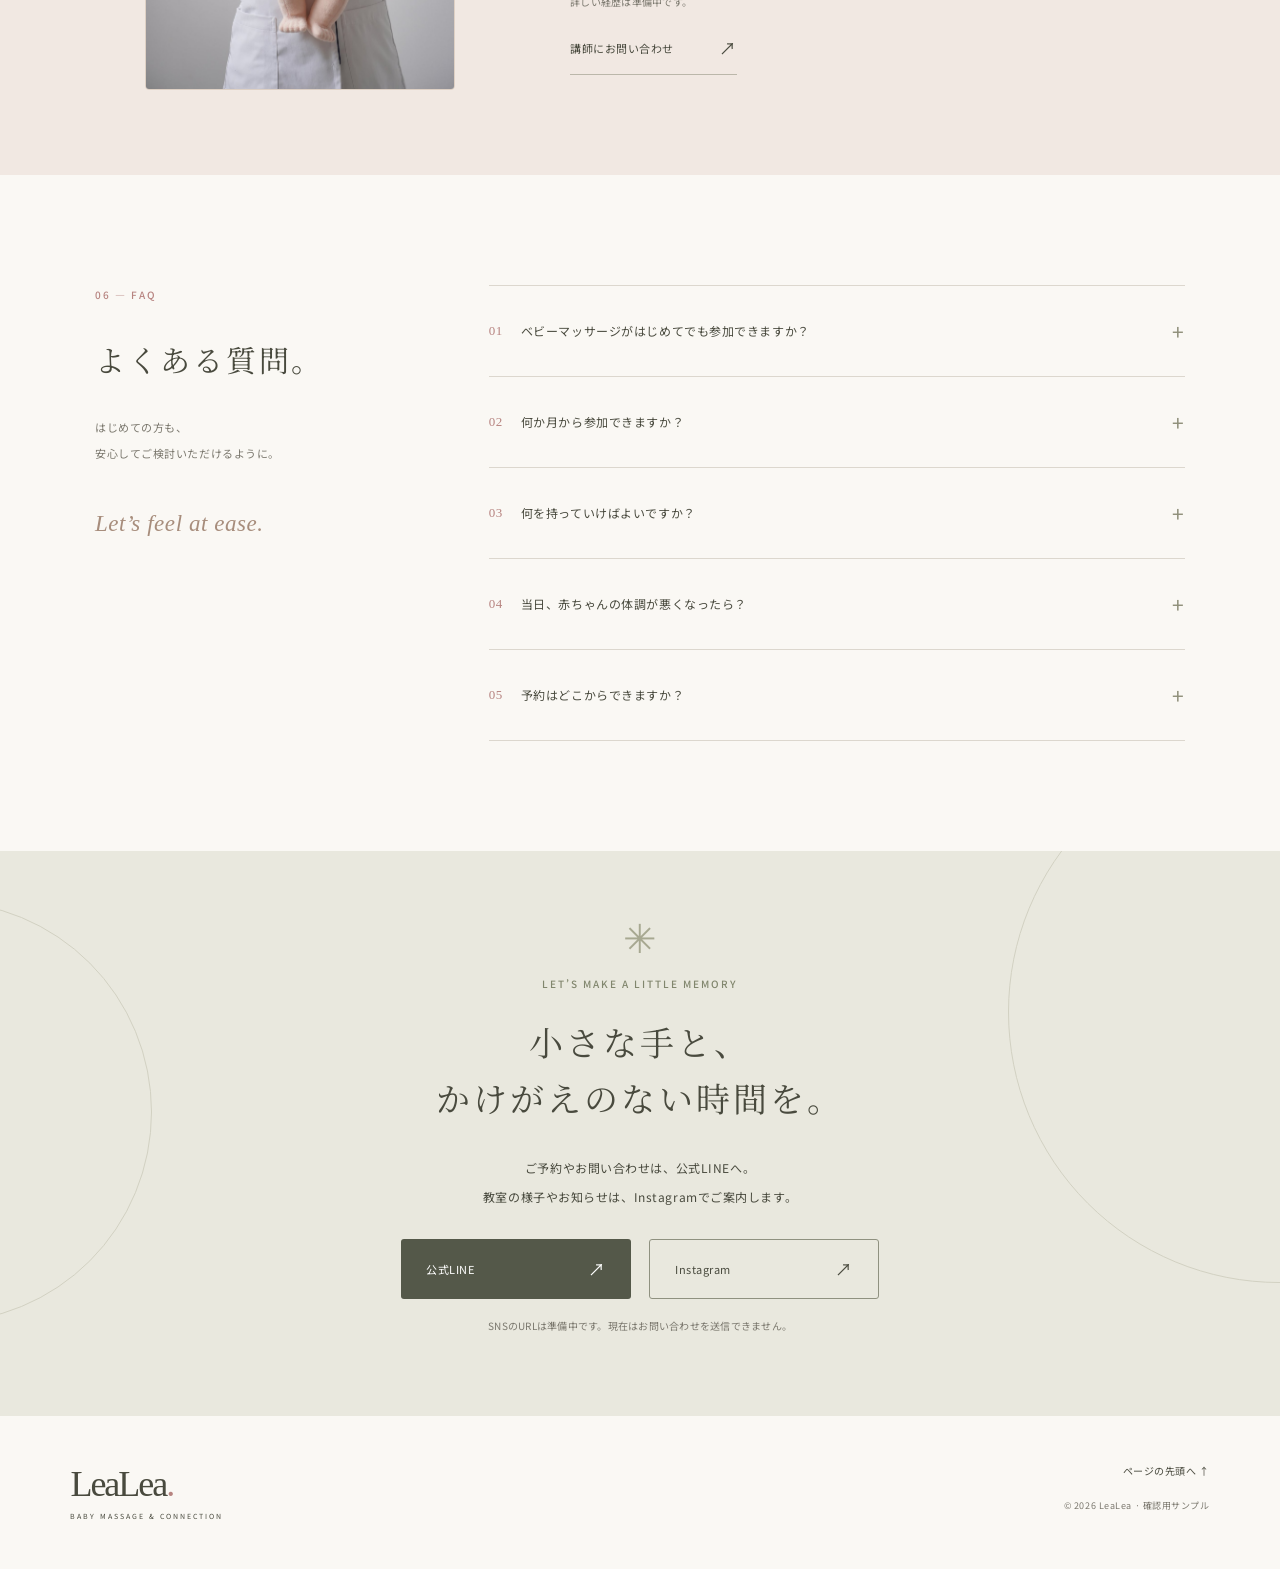
==== commit c2bf0b83: "ローカル閲覧時にレッスンデータを読み込む" ====
--- a/index.html
+++ b/index.html
@@ -4,7 +4,7 @@
 <meta charset="UTF-8"><meta name="viewport" content="width=device-width, initial-scale=1">
 <meta name="theme-color" content="#f6f2ec"><meta name="description" content="ベビーマッサージ教室 LeaLea の確認用サンプルサイト。赤ちゃんとママの、やさしいふれあいの時間。">
 <title>LeaLea | Baby Massage Lesson</title>
-<link rel="stylesheet" href="style.css"><script src="content.js" defer></script><script src="lessons-data.js" defer></script><script src="lesson-view.js" defer></script><script src="app.js" defer></script>
+<link rel="stylesheet" href="style.css"><script src="content.js" defer></script><script src="lessons-data.js" defer></script><script src="lesson-view.js" defer></script><script src="lessons-inline.js" defer></script><script src="app.js" defer></script>
 </head>
 <body>
 <div class="sample-banner">確認用サンプルサイト <span>写真は仮素材です。料金・日程・開催場所は準備中です。</span></div>
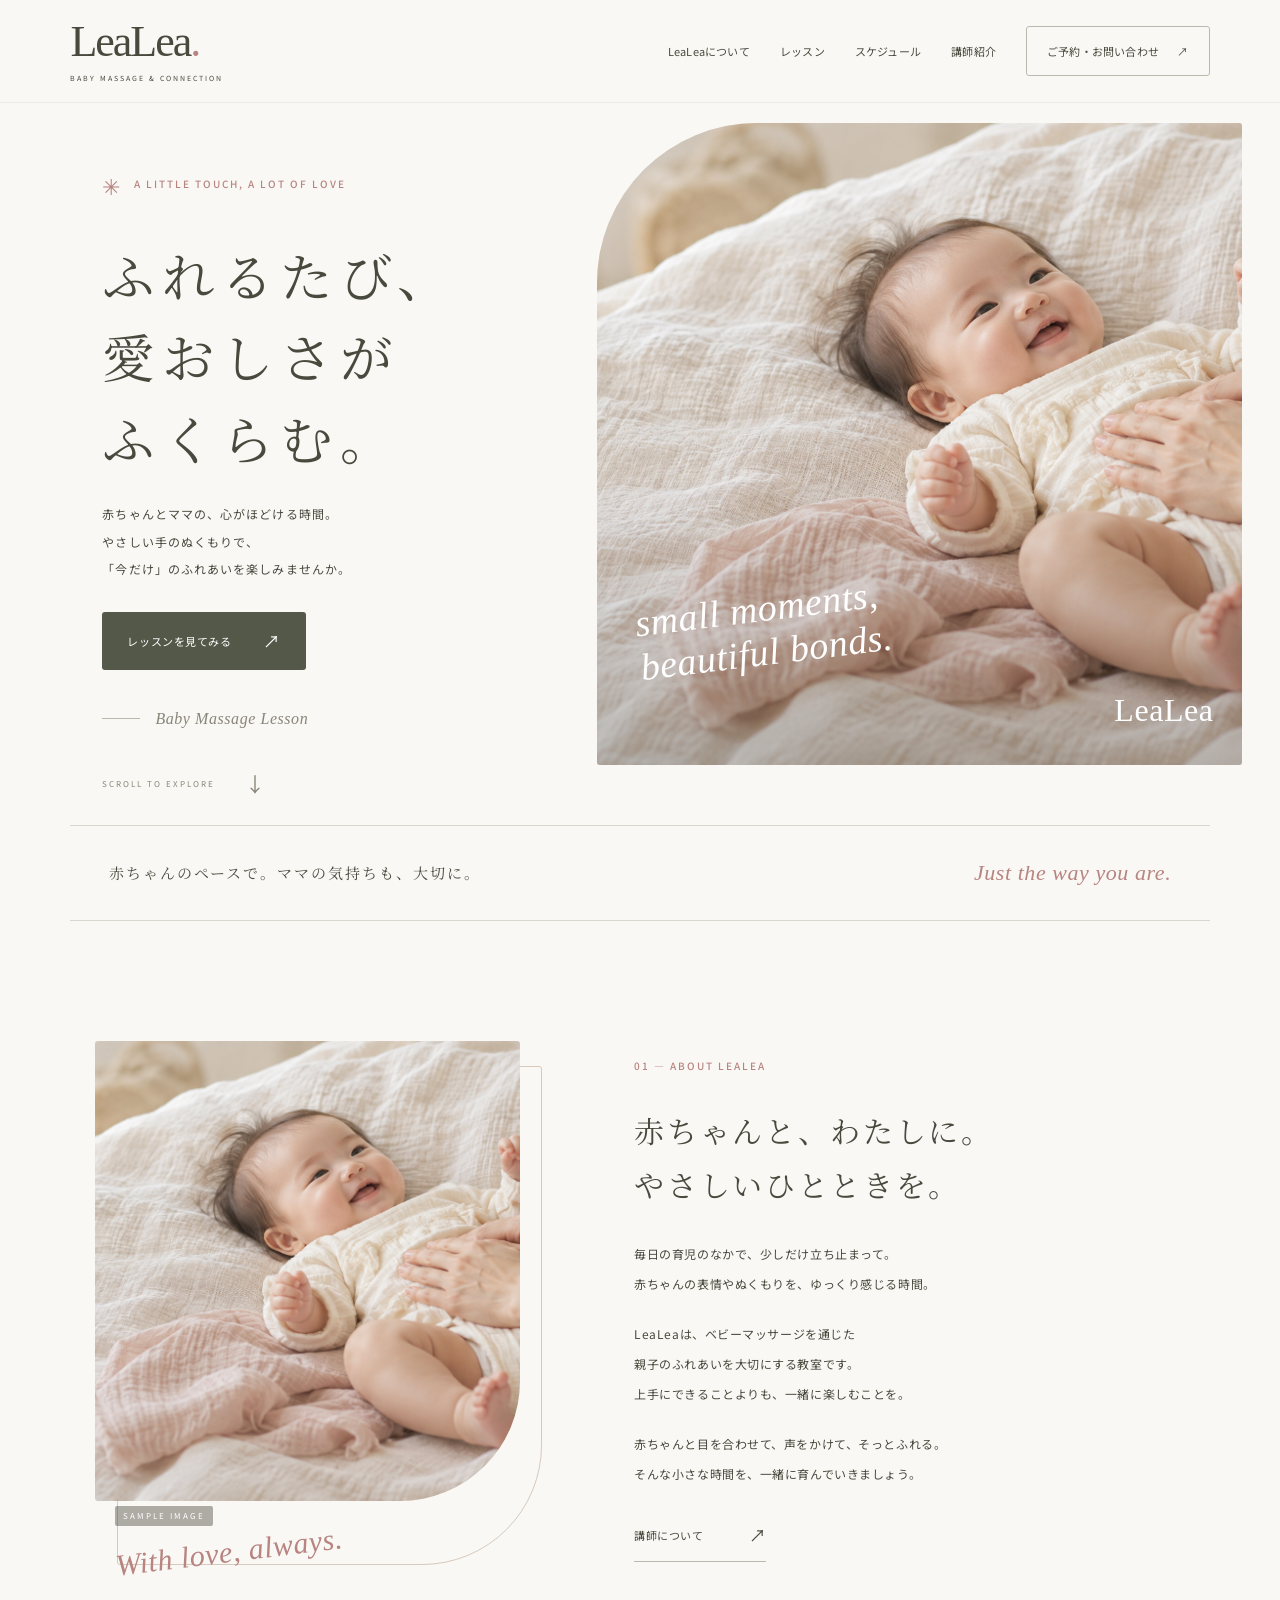
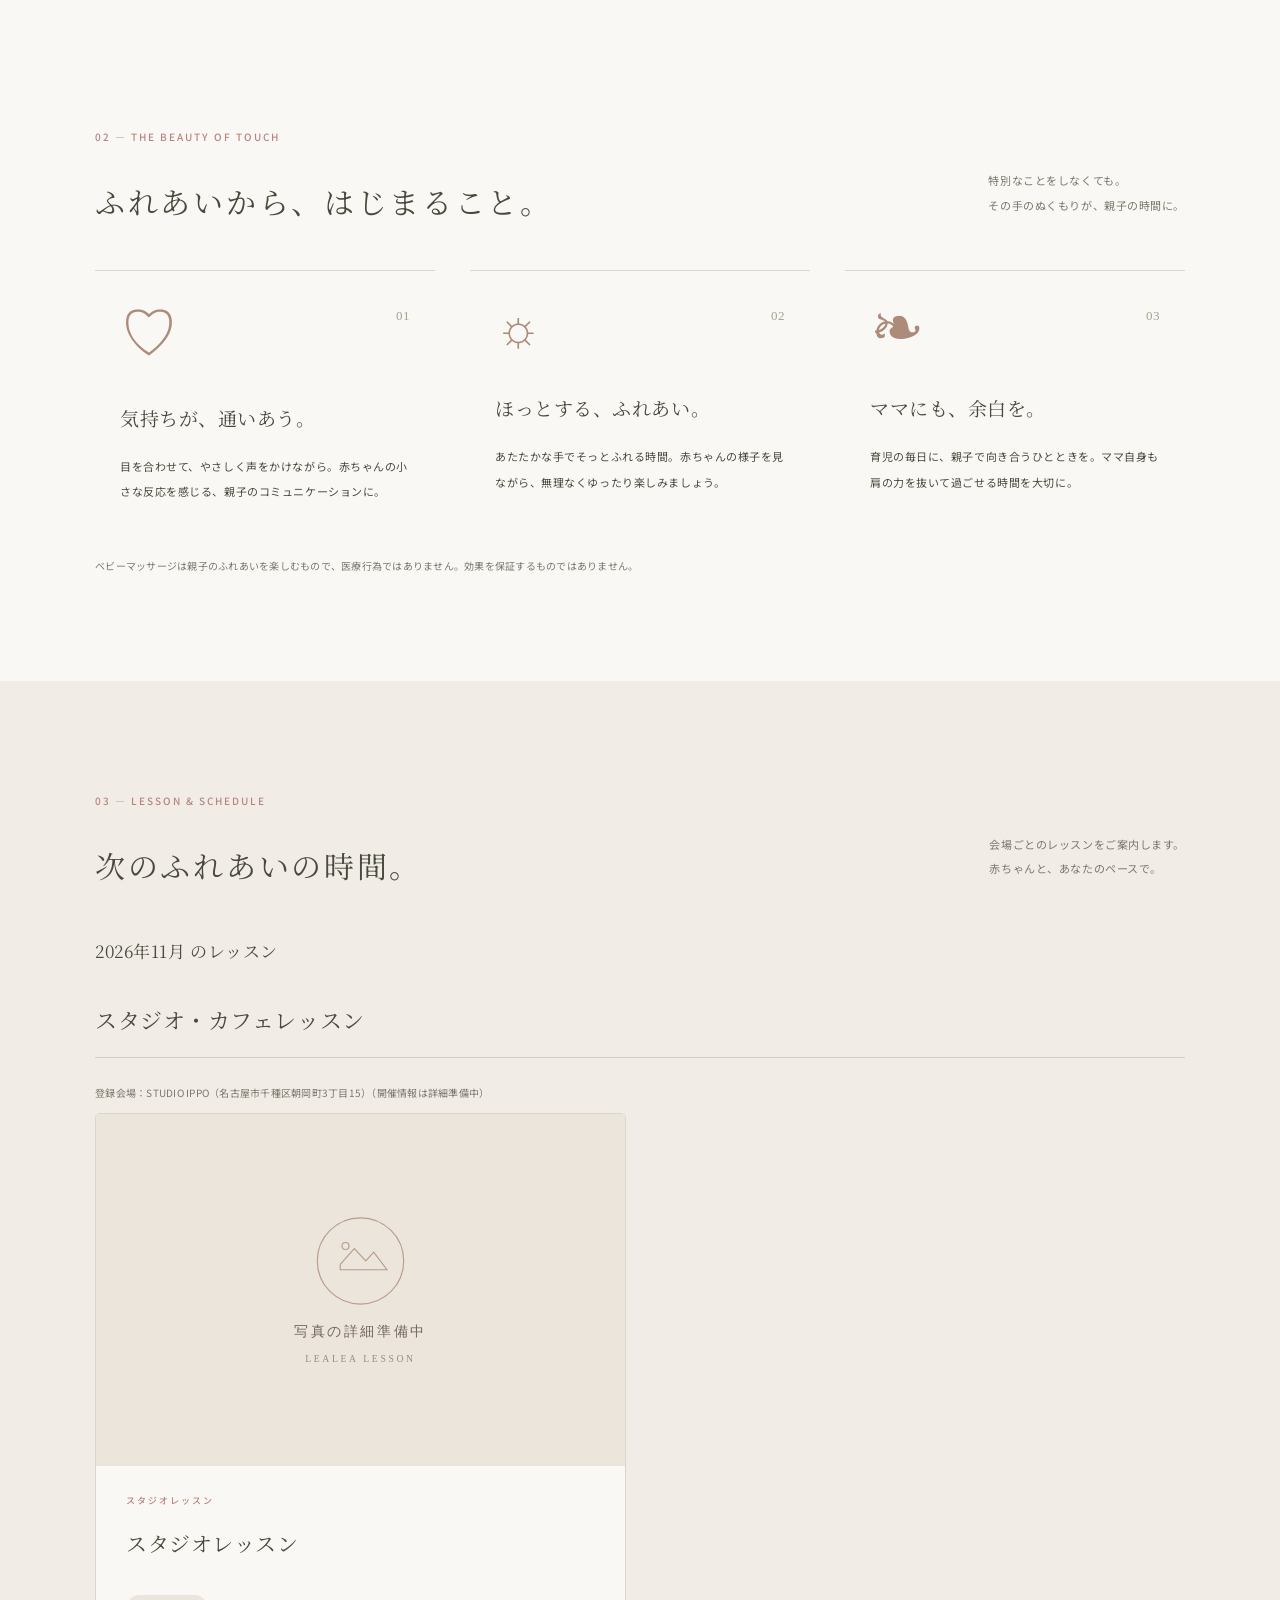
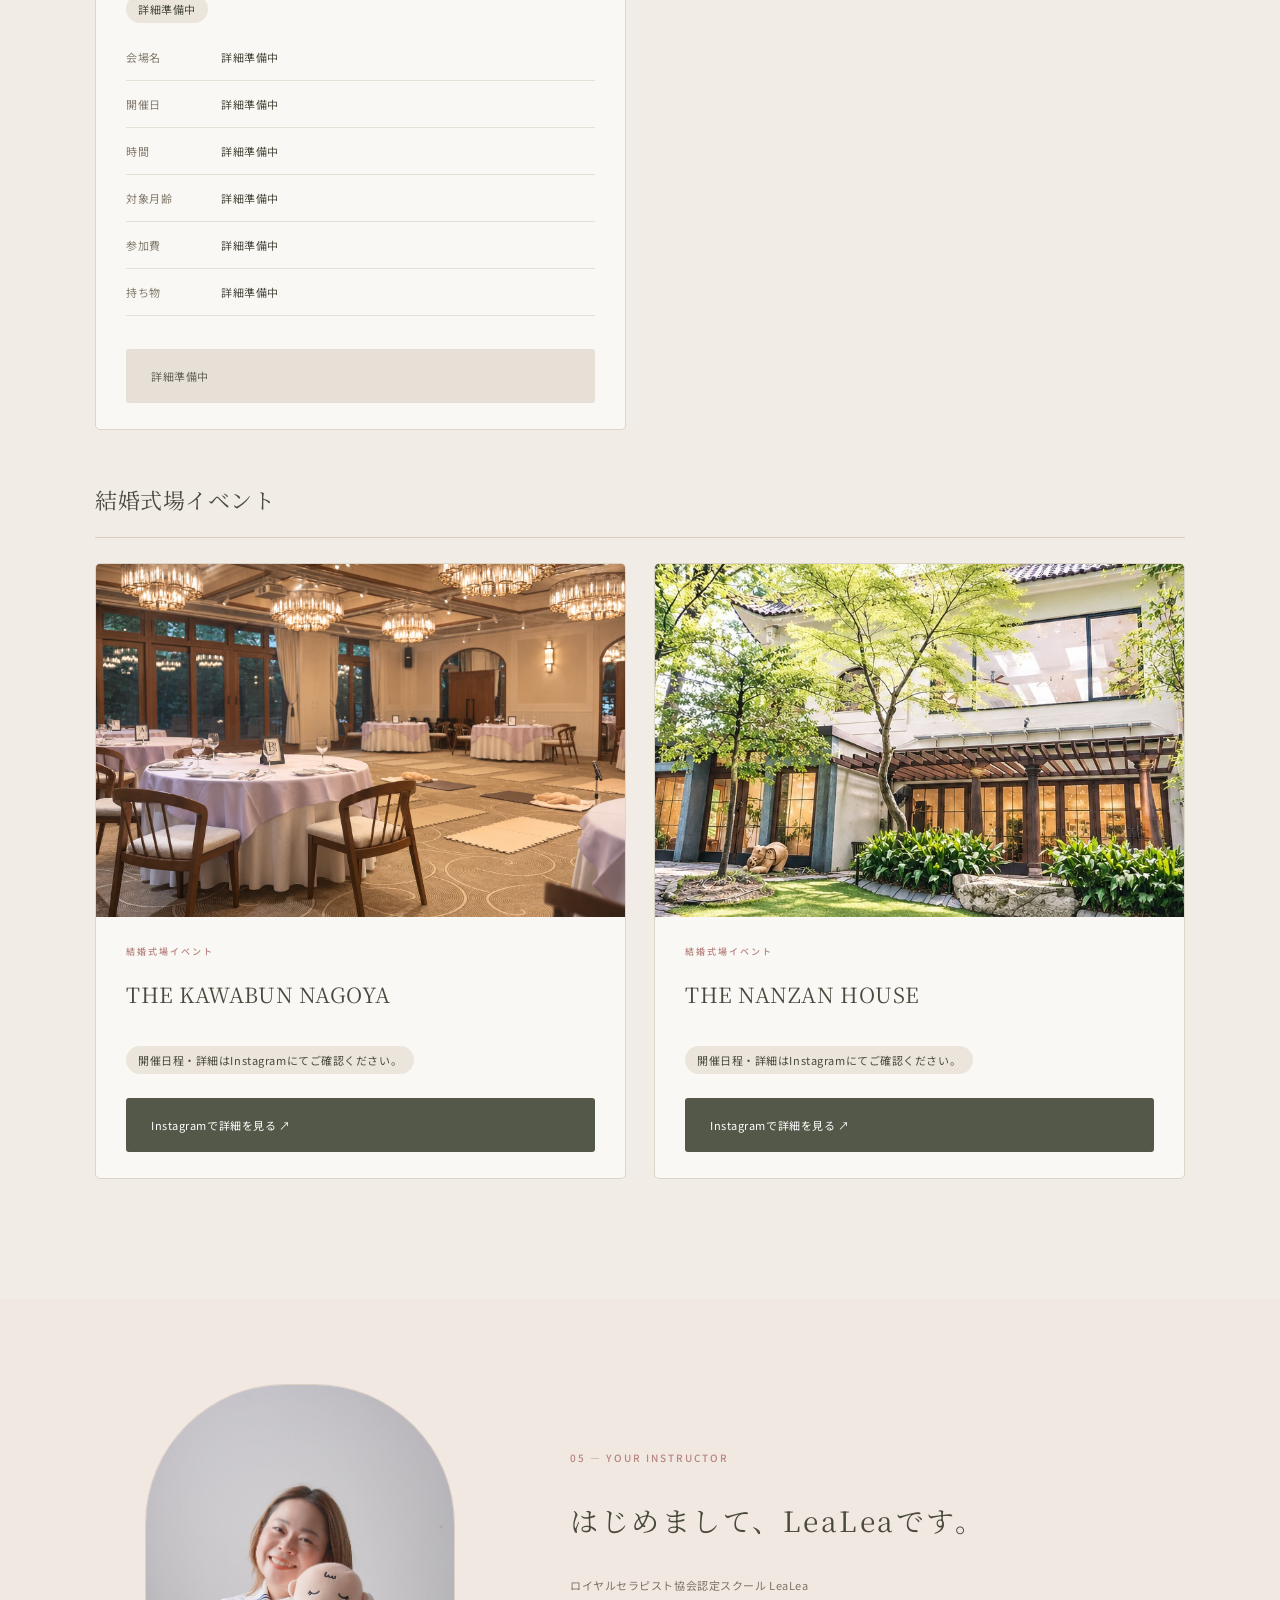
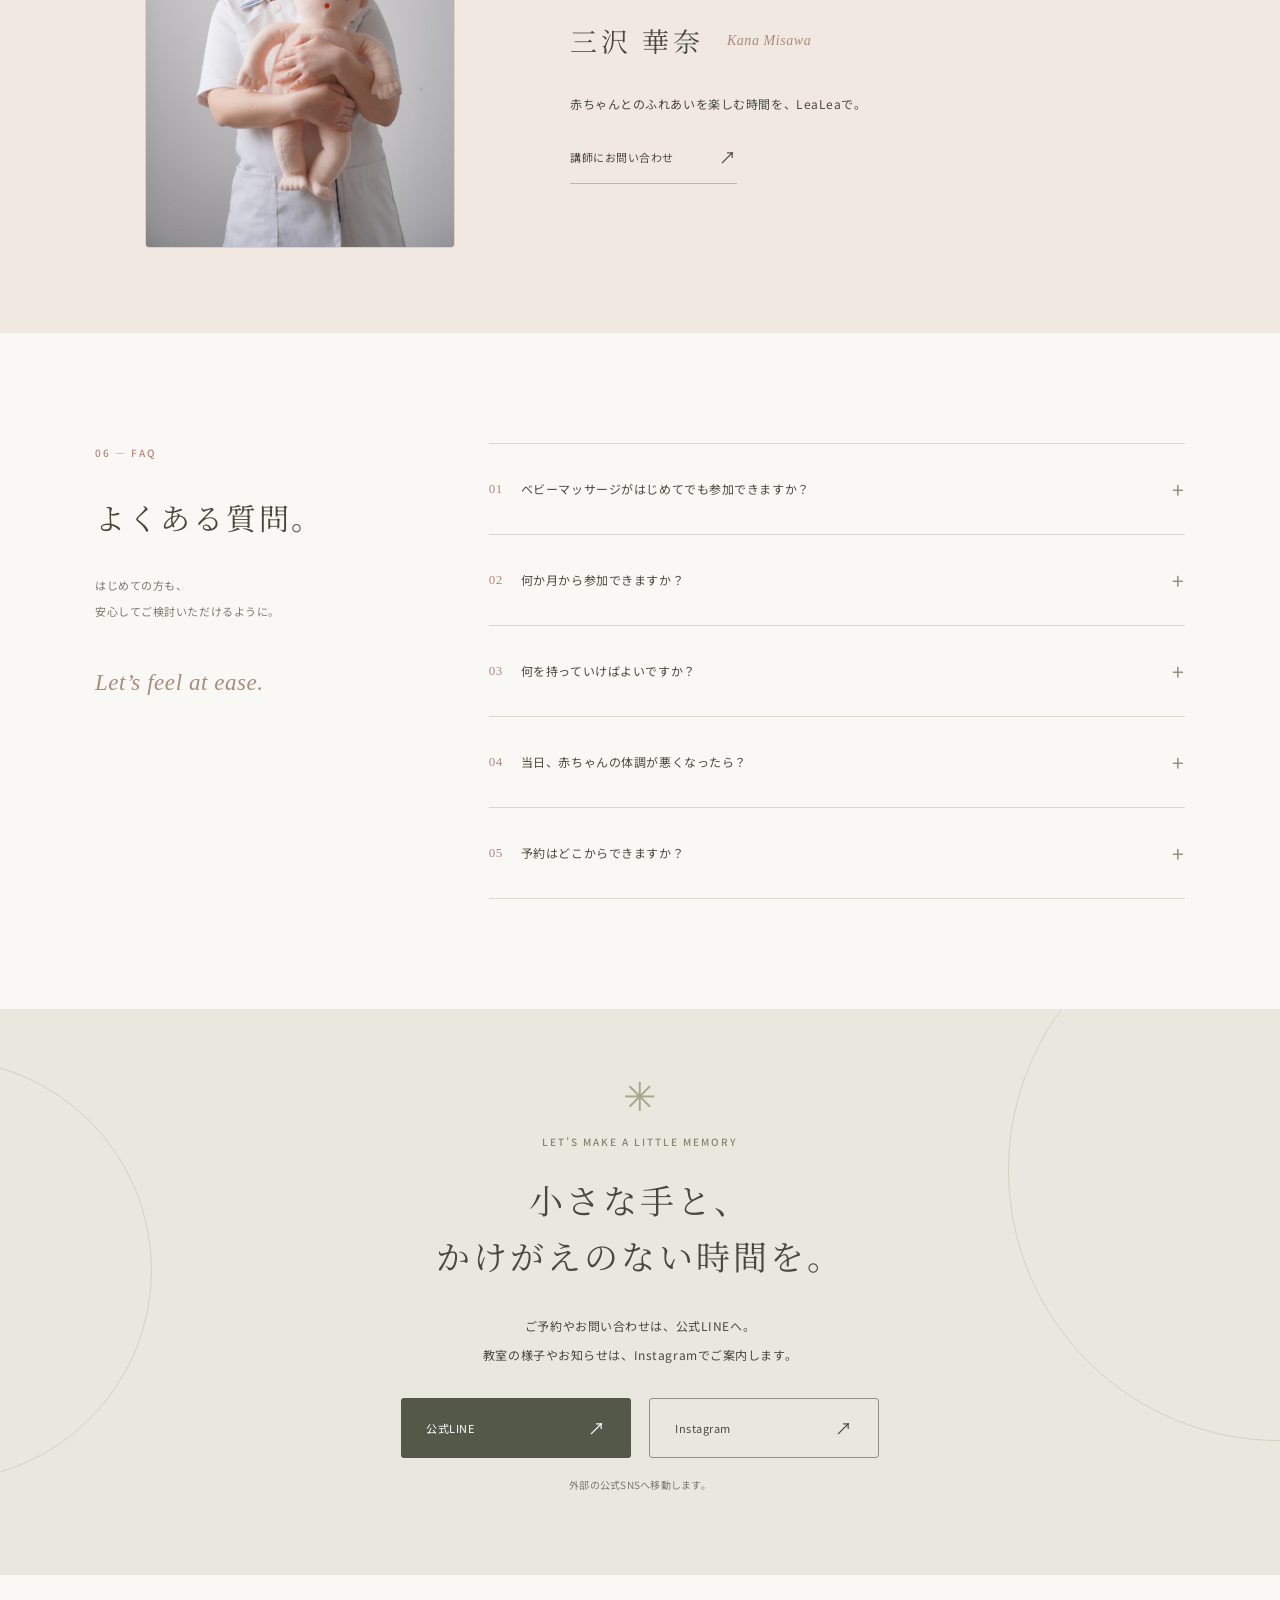
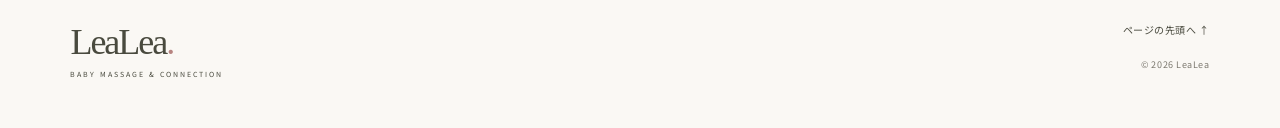
==== commit a6a6c451: "公開前のサンプル表示と仮文言を削除" ====
--- a/index.html
+++ b/index.html
@@ -2,12 +2,11 @@
 <html lang="ja">
 <head>
 <meta charset="UTF-8"><meta name="viewport" content="width=device-width, initial-scale=1">
-<meta name="theme-color" content="#f6f2ec"><meta name="description" content="ベビーマッサージ教室 LeaLea の確認用サンプルサイト。赤ちゃんとママの、やさしいふれあいの時間。">
+<meta name="theme-color" content="#f6f2ec"><meta name="description" content="ベビーマッサージ教室 LeaLea。赤ちゃんとママの、やさしいふれあいの時間。">
 <title>LeaLea | Baby Massage Lesson</title>
 <link rel="stylesheet" href="style.css"><script src="content.js" defer></script><script src="lessons-data.js" defer></script><script src="lesson-view.js" defer></script><script src="lessons-inline.js" defer></script><script src="app.js" defer></script>
 </head>
 <body>
-<div class="sample-banner">確認用サンプルサイト <span>写真は仮素材です。料金・日程・開催場所は準備中です。</span></div>
 <header class="header">
 <a class="brand" href="#home" aria-label="LeaLea トップ"><span class="brand-name">LeaLea<span class="brand-dot">.</span></span><span class="brand-sub">BABY MASSAGE &amp; CONNECTION</span></a>
 <nav class="desktop-nav" aria-label="メインナビゲーション"><a href="#about">LeaLeaについて</a><a href="#lesson">レッスン</a><a href="#schedule">スケジュール</a><a href="#teacher">講師紹介</a><a class="nav-contact" href="#contact">ご予約・お問い合わせ <span>↗</span></a></nav>
@@ -17,12 +16,12 @@
 <main>
 <section id="home" class="hero">
 <div class="hero-copy"><p class="eyebrow"><span class="tiny-star">✳︎</span> A LITTLE TOUCH, A LOT OF LOVE</p><h1>ふれるたび、<br>愛おしさが<br>ふくらむ。</h1><p class="hero-description">赤ちゃんとママの、心がほどける時間。<br>やさしい手のぬくもりで、<br>「今だけ」のふれあいを楽しみませんか。</p><a href="#lesson" class="button button-dark">レッスンを見てみる <span>↗</span></a><div class="hero-note"><span class="note-line"></span> Baby Massage Lesson</div></div>
-<div class="hero-visual"><img class="hero-photo" src="assets/baby.png" alt="やわらかなリネンの上で、赤ちゃんにやさしくふれる手。教室の実際の写真ではない仮素材" fetchpriority="high"><div class="photo-label">SAMPLE IMAGE</div><div class="hero-caption"><span>small moments,</span><span>beautiful bonds.</span></div><div class="photo-corner">LeaLea</div></div>
+<div class="hero-visual"><img class="hero-photo" src="assets/baby.png" alt="やわらかなリネンの上で、赤ちゃんにやさしくふれる手。親子のふれあいをイメージした写真" fetchpriority="high"><div class="hero-caption"><span>small moments,</span><span>beautiful bonds.</span></div><div class="photo-corner">LeaLea</div></div>
 <a href="#about" class="scroll-cue">SCROLL TO EXPLORE <span>↓</span></a>
 </section>
 <div class="intro-strip"><p>赤ちゃんのペースで。ママの気持ちも、大切に。</p><span>Just the way you are.</span></div>
 <section id="about" class="section about reveal">
-<div class="about-photo photo-frame"><img src="assets/baby.png" alt="赤ちゃんとのふれあいをイメージした仮素材" loading="lazy"><span class="photo-label">SAMPLE IMAGE</span><span class="photo-script">With love, always.</span></div>
+<div class="about-photo photo-frame"><img src="assets/baby.png" alt="赤ちゃんとのふれあいをイメージした写真" loading="lazy"><span class="photo-label">SAMPLE IMAGE</span><span class="photo-script">With love, always.</span></div>
 <div class="about-copy"><p class="eyebrow">01 — ABOUT LEALEA</p><h2>赤ちゃんと、わたしに。<br>やさしいひとときを。</h2><p>毎日の育児のなかで、少しだけ立ち止まって。<br>赤ちゃんの表情やぬくもりを、ゆっくり感じる時間。</p><p>LeaLeaは、ベビーマッサージを通じた<br class="desktop-break">親子のふれあいを大切にする教室です。<br>上手にできることよりも、一緒に楽しむことを。</p><p>赤ちゃんと目を合わせて、声をかけて、そっとふれる。<br>そんな小さな時間を、一緒に育んでいきましょう。</p><a class="text-link" href="#teacher">講師について <span>↗</span></a></div>
 </section>
 <section id="benefits" class="benefits section reveal"><div class="section-heading"><div><p class="eyebrow">02 — THE BEAUTY OF TOUCH</p><h2>ふれあいから、はじまること。</h2></div><p class="heading-note">特別なことをしなくても。<br>その手のぬくもりが、親子の時間に。</p></div><div class="benefit-grid">
@@ -30,11 +29,11 @@
 <article class="benefit"><span class="benefit-icon" aria-hidden="true">☼</span><span class="card-number">02</span><h3>ほっとする、ふれあい。</h3><p>あたたかな手でそっとふれる時間。赤ちゃんの様子を見ながら、無理なくゆったり楽しみましょう。</p></article>
 <article class="benefit"><span class="benefit-icon icon-leaf" aria-hidden="true">❧</span><span class="card-number">03</span><h3>ママにも、余白を。</h3><p>育児の毎日に、親子で向き合うひとときを。ママ自身も肩の力を抜いて過ごせる時間を大切に。</p></article>
 </div><p class="small-note">ベビーマッサージは親子のふれあいを楽しむもので、医療行為ではありません。効果を保証するものではありません。</p></section>
-<section id="lesson" class="lesson-section"><div class="section reveal"><div class="section-heading"><div><p class="eyebrow">03 — LESSON &amp; SCHEDULE</p><h2>次のふれあいの時間。</h2></div><p class="heading-note">会場ごとのレッスンをご案内します。<br>赤ちゃんと、あなたのペースで。</p></div><div id="schedule"><p id="lesson-month" class="lesson-month"></p><div id="lesson-list" aria-live="polite"></div></div><p id="lesson-list-status" class="small-note" role="status"></p><p class="small-note">未確定の項目は「詳細準備中」と表示しています。写真は掲載準備中の場合があります。</p></div></section>
-<section id="teacher" class="teacher-section"><div class="section teacher reveal"><div class="teacher-portrait"><img class="teacher-photo" src="assets/kana-misawa.jpg" alt="赤ちゃんの人形を抱き、自然な笑顔を見せる講師・三沢華奈" width="1290" height="1935" loading="lazy"></div><div class="teacher-copy"><p class="eyebrow">05 — YOUR INSTRUCTOR</p><h2>はじめまして、LeaLeaです。</h2><p class="teacher-school">ロイヤルセラピスト協会認定スクール LeaLea</p><div class="teacher-name"><h3>三沢 華奈</h3><span>Kana Misawa</span></div><p>赤ちゃんとのふれあいを楽しむ時間を、LeaLeaで。</p><p>講師のプロフィールや教室への想いは、<br>ご本人の確認後にこちらへ掲載します。</p><p class="small-note">詳しい経歴は準備中です。</p><a class="text-link" href="#contact">講師にお問い合わせ <span>↗</span></a></div></div></section>
+<section id="lesson" class="lesson-section"><div class="section reveal"><div class="section-heading"><div><p class="eyebrow">03 — LESSON &amp; SCHEDULE</p><h2>次のふれあいの時間。</h2></div><p class="heading-note">会場ごとのレッスンをご案内します。<br>赤ちゃんと、あなたのペースで。</p></div><div id="schedule"><p id="lesson-month" class="lesson-month"></p><div id="lesson-list" aria-live="polite"></div></div><p id="lesson-list-status" class="small-note" role="status"></p></div></section>
+<section id="teacher" class="teacher-section"><div class="section teacher reveal"><div class="teacher-portrait"><img class="teacher-photo" src="assets/kana-misawa.jpg" alt="赤ちゃんの人形を抱き、自然な笑顔を見せる講師・三沢華奈" width="1290" height="1935" loading="lazy"></div><div class="teacher-copy"><p class="eyebrow">05 — YOUR INSTRUCTOR</p><h2>はじめまして、LeaLeaです。</h2><p class="teacher-school">ロイヤルセラピスト協会認定スクール LeaLea</p><div class="teacher-name"><h3>三沢 華奈</h3><span>Kana Misawa</span></div><p>赤ちゃんとのふれあいを楽しむ時間を、LeaLeaで。</p><a class="text-link" href="#contact">講師にお問い合わせ <span>↗</span></a></div></div></section>
 <section id="faq" class="section faq reveal"><div class="faq-heading"><p class="eyebrow">06 — FAQ</p><h2>よくある質問。</h2><p>はじめての方も、<br>安心してご検討いただけるように。</p><span class="serif-note">Let’s feel at ease.</span></div><div id="faq-list" class="faq-list"></div></section>
-<section id="contact" class="contact-section reveal"><span class="contact-flower" aria-hidden="true">✳︎</span><p class="eyebrow">LET’S MAKE A LITTLE MEMORY</p><h2>小さな手と、<br>かけがえのない時間を。</h2><p>ご予約やお問い合わせは、公式LINEへ。<br>教室の様子やお知らせは、Instagramでご案内します。</p><div class="contact-buttons"><a id="line-link" class="button button-dark" href="#contact">公式LINE <span>↗</span></a><a id="instagram-link" class="button button-outline" href="#contact">Instagram <span>↗</span></a></div><p id="contact-status" class="small-note" role="status">SNSのURLは準備中です。現在はお問い合わせを送信できません。</p></section>
+<section id="contact" class="contact-section reveal"><span class="contact-flower" aria-hidden="true">✳︎</span><p class="eyebrow">LET’S MAKE A LITTLE MEMORY</p><h2>小さな手と、<br>かけがえのない時間を。</h2><p>ご予約やお問い合わせは、公式LINEへ。<br>教室の様子やお知らせは、Instagramでご案内します。</p><div class="contact-buttons"><a id="line-link" class="button button-dark" href="#contact">公式LINE <span>↗</span></a><a id="instagram-link" class="button button-outline" href="#contact">Instagram <span>↗</span></a></div><p id="contact-status" class="small-note" role="status"></p></section>
 </main>
-<footer class="footer"><a href="#home" class="brand"><span class="brand-name">LeaLea<span class="brand-dot">.</span></span><span class="brand-sub">BABY MASSAGE &amp; CONNECTION</span></a><div class="footer-right"><a href="#home">ページの先頭へ ↑</a><p>© <span id="year"></span> LeaLea · 確認用サンプル</p></div></footer>
+<footer class="footer"><a href="#home" class="brand"><span class="brand-name">LeaLea<span class="brand-dot">.</span></span><span class="brand-sub">BABY MASSAGE &amp; CONNECTION</span></a><div class="footer-right"><a href="#home">ページの先頭へ ↑</a><p>© <span id="year"></span> LeaLea</p></div></footer>
 </body>
 </html>
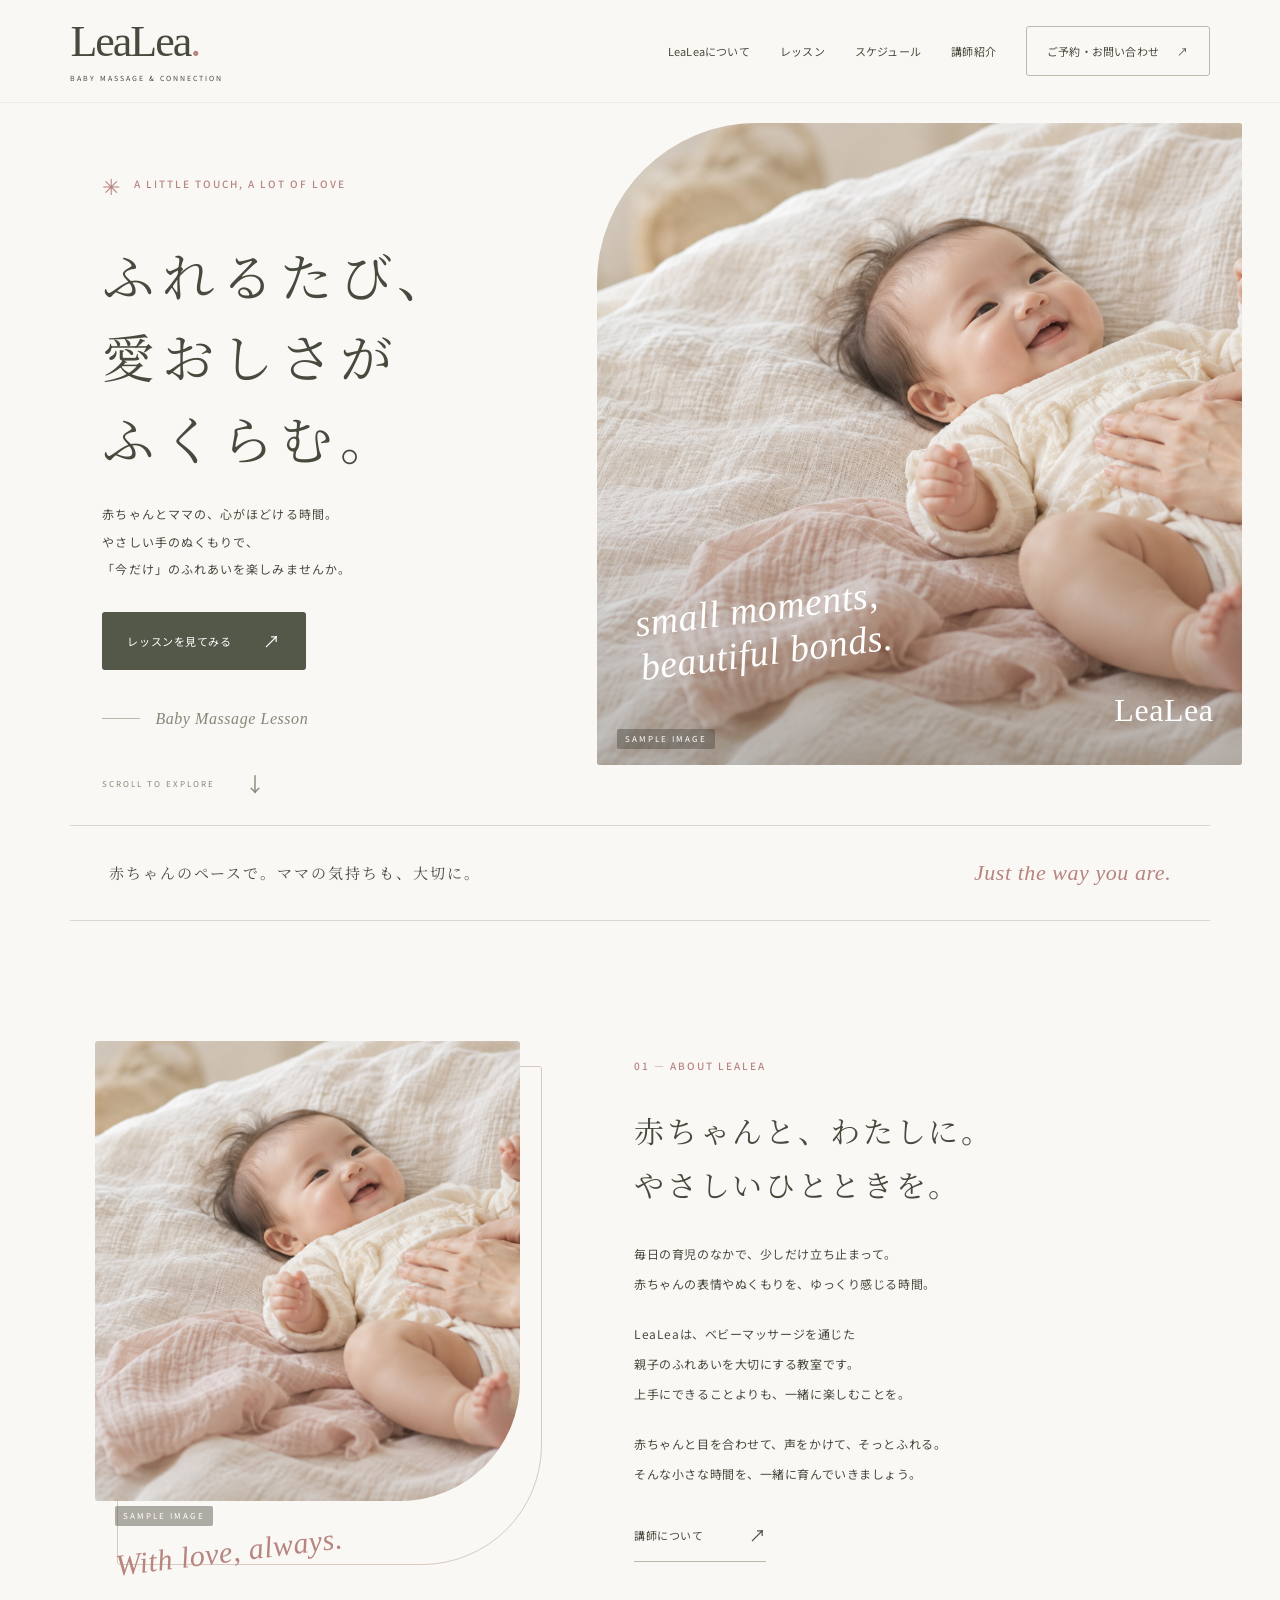
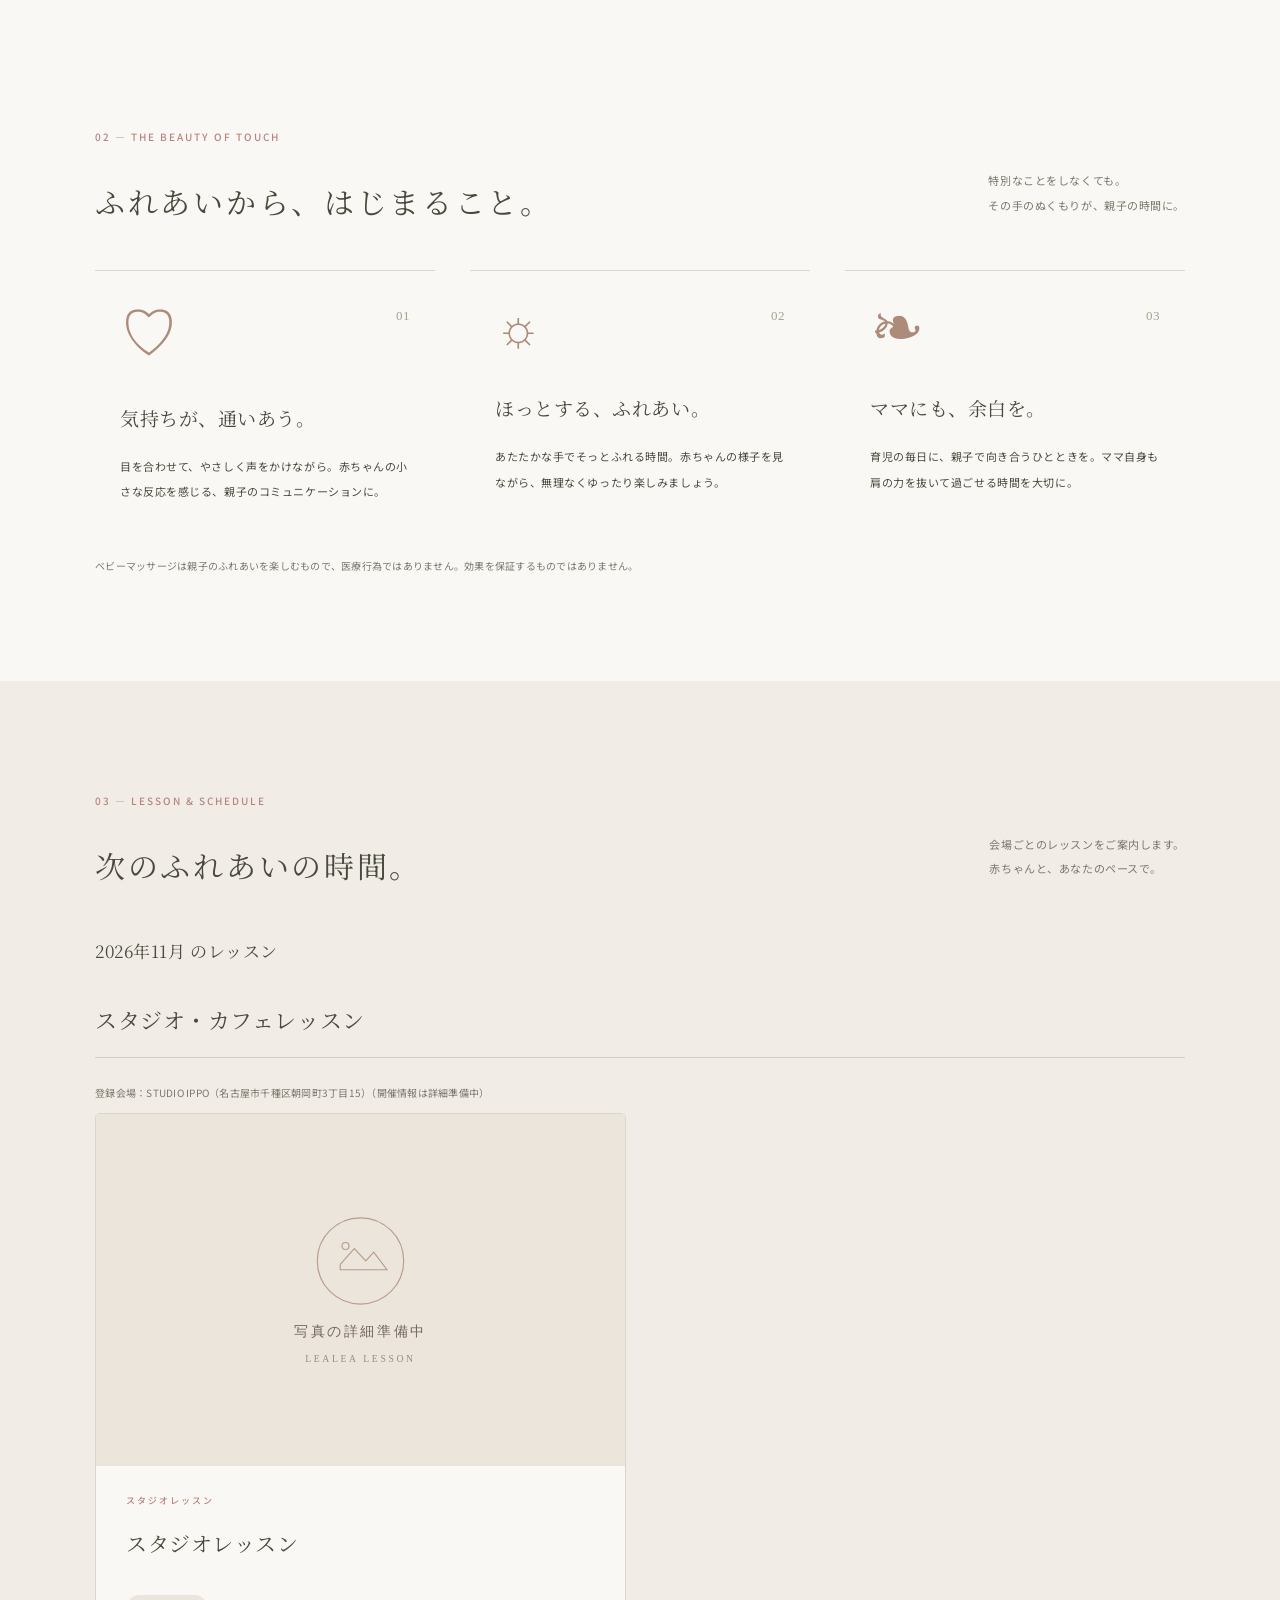
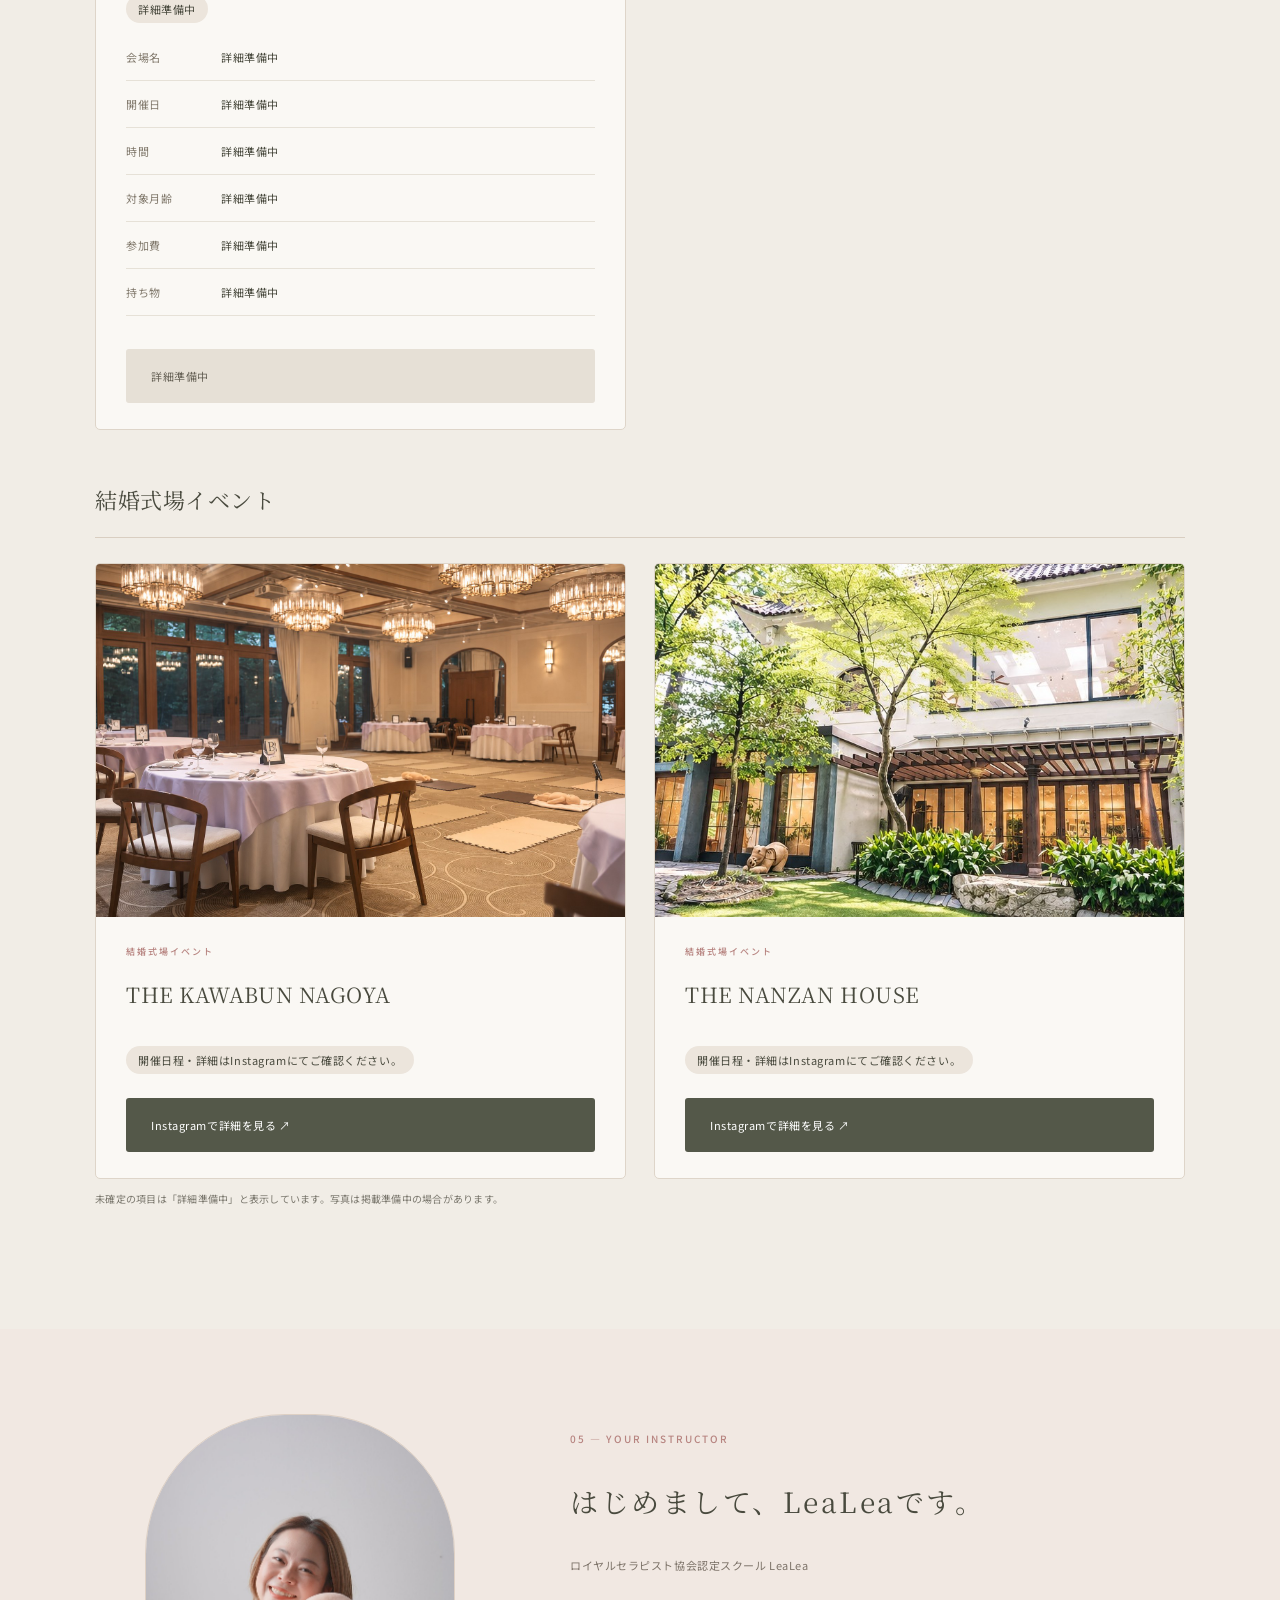
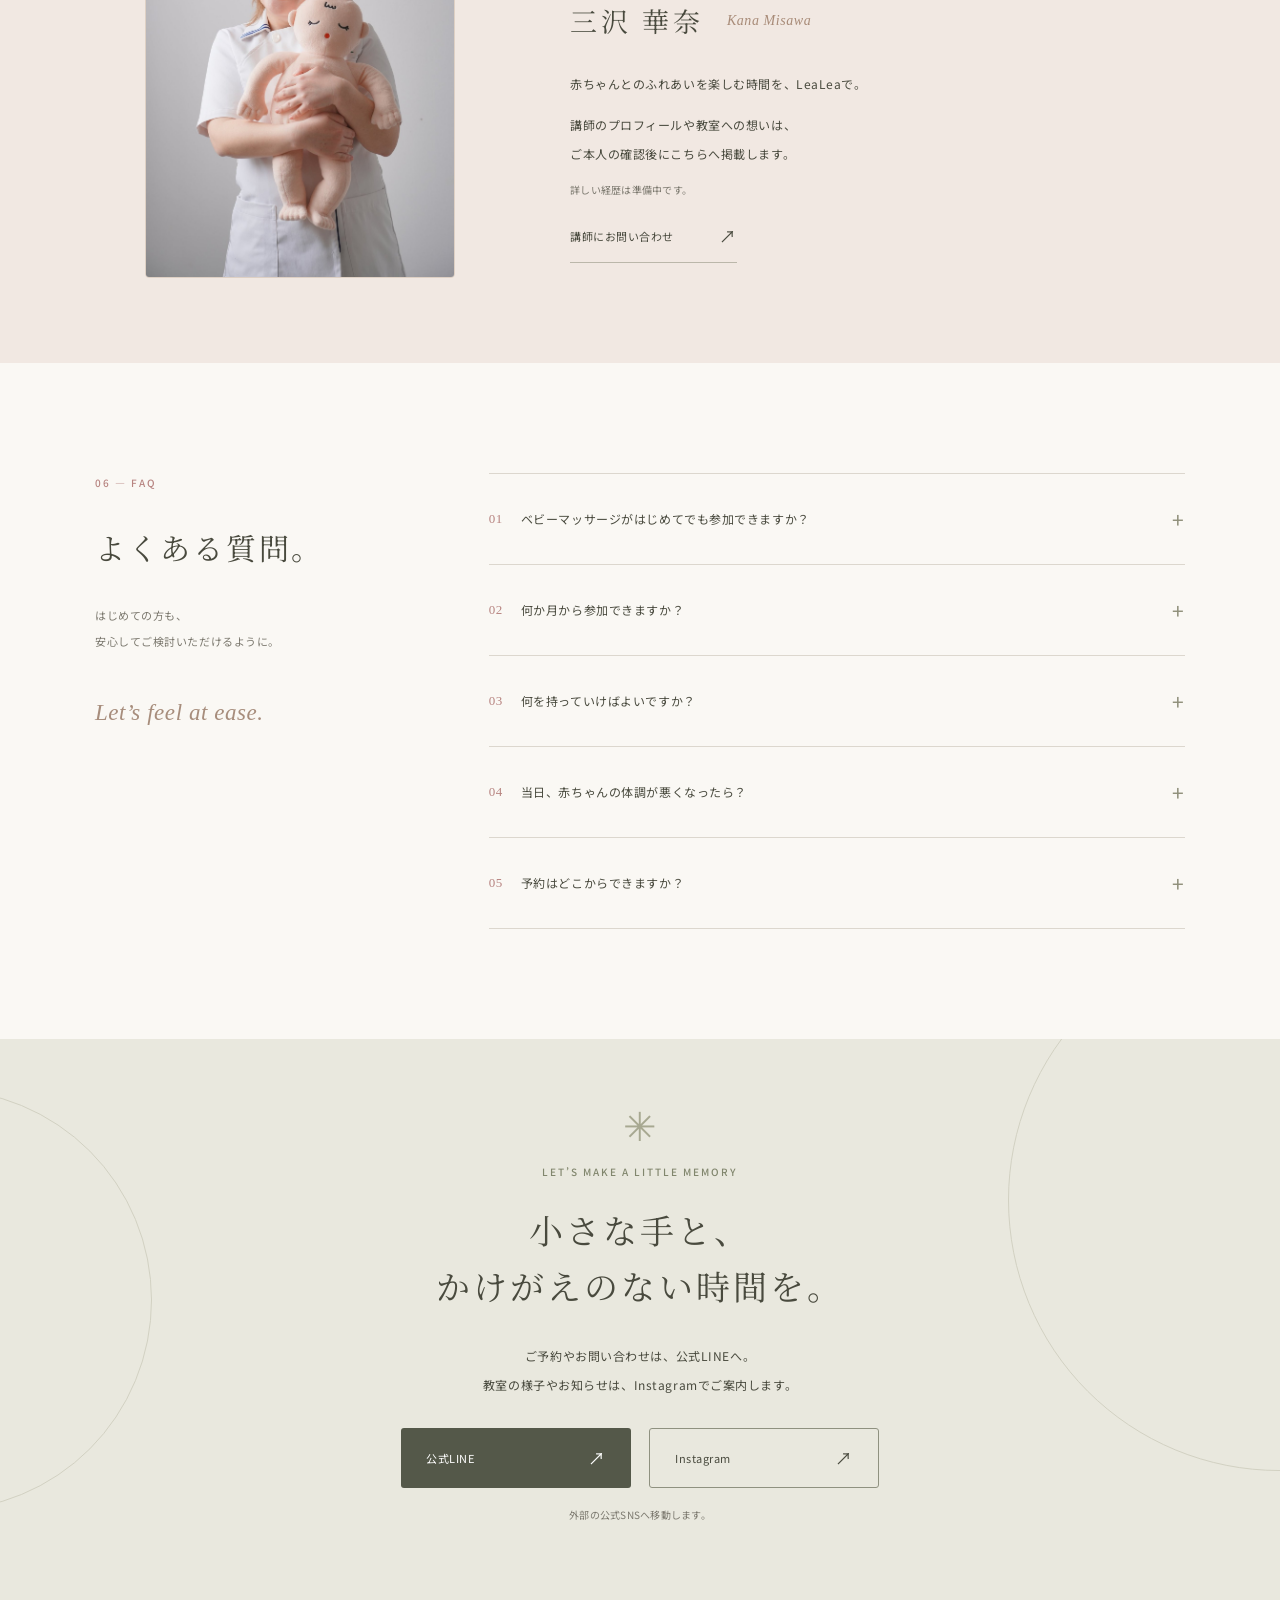
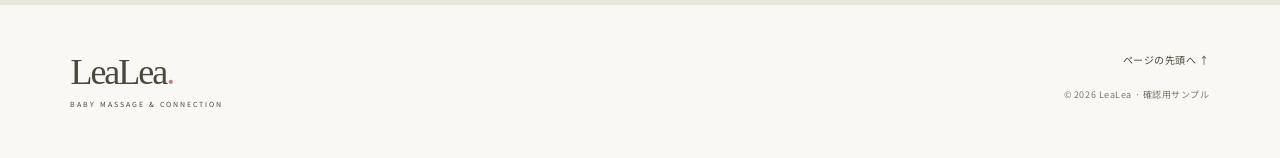
==== commit 8dab76ad: "Update index.html" ====
--- a/index.html
+++ b/index.html
@@ -2,11 +2,12 @@
 <html lang="ja">
 <head>
 <meta charset="UTF-8"><meta name="viewport" content="width=device-width, initial-scale=1">
-<meta name="theme-color" content="#f6f2ec"><meta name="description" content="ベビーマッサージ教室 LeaLea。赤ちゃんとママの、やさしいふれあいの時間。">
+<meta name="theme-color" content="#f6f2ec"><meta name="description" content="ベビーマッサージ教室 LeaLea の確認用サンプルサイト。赤ちゃんとママの、やさしいふれあいの時間。">
 <title>LeaLea | Baby Massage Lesson</title>
 <link rel="stylesheet" href="style.css"><script src="content.js" defer></script><script src="lessons-data.js" defer></script><script src="lesson-view.js" defer></script><script src="lessons-inline.js" defer></script><script src="app.js" defer></script>
 </head>
 <body>
+
 <header class="header">
 <a class="brand" href="#home" aria-label="LeaLea トップ"><span class="brand-name">LeaLea<span class="brand-dot">.</span></span><span class="brand-sub">BABY MASSAGE &amp; CONNECTION</span></a>
 <nav class="desktop-nav" aria-label="メインナビゲーション"><a href="#about">LeaLeaについて</a><a href="#lesson">レッスン</a><a href="#schedule">スケジュール</a><a href="#teacher">講師紹介</a><a class="nav-contact" href="#contact">ご予約・お問い合わせ <span>↗</span></a></nav>
@@ -16,12 +17,12 @@
 <main>
 <section id="home" class="hero">
 <div class="hero-copy"><p class="eyebrow"><span class="tiny-star">✳︎</span> A LITTLE TOUCH, A LOT OF LOVE</p><h1>ふれるたび、<br>愛おしさが<br>ふくらむ。</h1><p class="hero-description">赤ちゃんとママの、心がほどける時間。<br>やさしい手のぬくもりで、<br>「今だけ」のふれあいを楽しみませんか。</p><a href="#lesson" class="button button-dark">レッスンを見てみる <span>↗</span></a><div class="hero-note"><span class="note-line"></span> Baby Massage Lesson</div></div>
-<div class="hero-visual"><img class="hero-photo" src="assets/baby.png" alt="やわらかなリネンの上で、赤ちゃんにやさしくふれる手。親子のふれあいをイメージした写真" fetchpriority="high"><div class="hero-caption"><span>small moments,</span><span>beautiful bonds.</span></div><div class="photo-corner">LeaLea</div></div>
+<div class="hero-visual"><img class="hero-photo" src="assets/baby.png" alt="やわらかなリネンの上で、赤ちゃんにやさしくふれる手。教室の実際の写真ではない仮素材" fetchpriority="high"><div class="photo-label">SAMPLE IMAGE</div><div class="hero-caption"><span>small moments,</span><span>beautiful bonds.</span></div><div class="photo-corner">LeaLea</div></div>
 <a href="#about" class="scroll-cue">SCROLL TO EXPLORE <span>↓</span></a>
 </section>
 <div class="intro-strip"><p>赤ちゃんのペースで。ママの気持ちも、大切に。</p><span>Just the way you are.</span></div>
 <section id="about" class="section about reveal">
-<div class="about-photo photo-frame"><img src="assets/baby.png" alt="赤ちゃんとのふれあいをイメージした写真" loading="lazy"><span class="photo-label">SAMPLE IMAGE</span><span class="photo-script">With love, always.</span></div>
+<div class="about-photo photo-frame"><img src="assets/baby.png" alt="赤ちゃんとのふれあいをイメージした仮素材" loading="lazy"><span class="photo-label">SAMPLE IMAGE</span><span class="photo-script">With love, always.</span></div>
 <div class="about-copy"><p class="eyebrow">01 — ABOUT LEALEA</p><h2>赤ちゃんと、わたしに。<br>やさしいひとときを。</h2><p>毎日の育児のなかで、少しだけ立ち止まって。<br>赤ちゃんの表情やぬくもりを、ゆっくり感じる時間。</p><p>LeaLeaは、ベビーマッサージを通じた<br class="desktop-break">親子のふれあいを大切にする教室です。<br>上手にできることよりも、一緒に楽しむことを。</p><p>赤ちゃんと目を合わせて、声をかけて、そっとふれる。<br>そんな小さな時間を、一緒に育んでいきましょう。</p><a class="text-link" href="#teacher">講師について <span>↗</span></a></div>
 </section>
 <section id="benefits" class="benefits section reveal"><div class="section-heading"><div><p class="eyebrow">02 — THE BEAUTY OF TOUCH</p><h2>ふれあいから、はじまること。</h2></div><p class="heading-note">特別なことをしなくても。<br>その手のぬくもりが、親子の時間に。</p></div><div class="benefit-grid">
@@ -29,11 +30,11 @@
 <article class="benefit"><span class="benefit-icon" aria-hidden="true">☼</span><span class="card-number">02</span><h3>ほっとする、ふれあい。</h3><p>あたたかな手でそっとふれる時間。赤ちゃんの様子を見ながら、無理なくゆったり楽しみましょう。</p></article>
 <article class="benefit"><span class="benefit-icon icon-leaf" aria-hidden="true">❧</span><span class="card-number">03</span><h3>ママにも、余白を。</h3><p>育児の毎日に、親子で向き合うひとときを。ママ自身も肩の力を抜いて過ごせる時間を大切に。</p></article>
 </div><p class="small-note">ベビーマッサージは親子のふれあいを楽しむもので、医療行為ではありません。効果を保証するものではありません。</p></section>
-<section id="lesson" class="lesson-section"><div class="section reveal"><div class="section-heading"><div><p class="eyebrow">03 — LESSON &amp; SCHEDULE</p><h2>次のふれあいの時間。</h2></div><p class="heading-note">会場ごとのレッスンをご案内します。<br>赤ちゃんと、あなたのペースで。</p></div><div id="schedule"><p id="lesson-month" class="lesson-month"></p><div id="lesson-list" aria-live="polite"></div></div><p id="lesson-list-status" class="small-note" role="status"></p></div></section>
-<section id="teacher" class="teacher-section"><div class="section teacher reveal"><div class="teacher-portrait"><img class="teacher-photo" src="assets/kana-misawa.jpg" alt="赤ちゃんの人形を抱き、自然な笑顔を見せる講師・三沢華奈" width="1290" height="1935" loading="lazy"></div><div class="teacher-copy"><p class="eyebrow">05 — YOUR INSTRUCTOR</p><h2>はじめまして、LeaLeaです。</h2><p class="teacher-school">ロイヤルセラピスト協会認定スクール LeaLea</p><div class="teacher-name"><h3>三沢 華奈</h3><span>Kana Misawa</span></div><p>赤ちゃんとのふれあいを楽しむ時間を、LeaLeaで。</p><a class="text-link" href="#contact">講師にお問い合わせ <span>↗</span></a></div></div></section>
+<section id="lesson" class="lesson-section"><div class="section reveal"><div class="section-heading"><div><p class="eyebrow">03 — LESSON &amp; SCHEDULE</p><h2>次のふれあいの時間。</h2></div><p class="heading-note">会場ごとのレッスンをご案内します。<br>赤ちゃんと、あなたのペースで。</p></div><div id="schedule"><p id="lesson-month" class="lesson-month"></p><div id="lesson-list" aria-live="polite"></div></div><p id="lesson-list-status" class="small-note" role="status"></p><p class="small-note">未確定の項目は「詳細準備中」と表示しています。写真は掲載準備中の場合があります。</p></div></section>
+<section id="teacher" class="teacher-section"><div class="section teacher reveal"><div class="teacher-portrait"><img class="teacher-photo" src="assets/kana-misawa.jpg" alt="赤ちゃんの人形を抱き、自然な笑顔を見せる講師・三沢華奈" width="1290" height="1935" loading="lazy"></div><div class="teacher-copy"><p class="eyebrow">05 — YOUR INSTRUCTOR</p><h2>はじめまして、LeaLeaです。</h2><p class="teacher-school">ロイヤルセラピスト協会認定スクール LeaLea</p><div class="teacher-name"><h3>三沢 華奈</h3><span>Kana Misawa</span></div><p>赤ちゃんとのふれあいを楽しむ時間を、LeaLeaで。</p><p>講師のプロフィールや教室への想いは、<br>ご本人の確認後にこちらへ掲載します。</p><p class="small-note">詳しい経歴は準備中です。</p><a class="text-link" href="#contact">講師にお問い合わせ <span>↗</span></a></div></div></section>
 <section id="faq" class="section faq reveal"><div class="faq-heading"><p class="eyebrow">06 — FAQ</p><h2>よくある質問。</h2><p>はじめての方も、<br>安心してご検討いただけるように。</p><span class="serif-note">Let’s feel at ease.</span></div><div id="faq-list" class="faq-list"></div></section>
-<section id="contact" class="contact-section reveal"><span class="contact-flower" aria-hidden="true">✳︎</span><p class="eyebrow">LET’S MAKE A LITTLE MEMORY</p><h2>小さな手と、<br>かけがえのない時間を。</h2><p>ご予約やお問い合わせは、公式LINEへ。<br>教室の様子やお知らせは、Instagramでご案内します。</p><div class="contact-buttons"><a id="line-link" class="button button-dark" href="#contact">公式LINE <span>↗</span></a><a id="instagram-link" class="button button-outline" href="#contact">Instagram <span>↗</span></a></div><p id="contact-status" class="small-note" role="status"></p></section>
+<section id="contact" class="contact-section reveal"><span class="contact-flower" aria-hidden="true">✳︎</span><p class="eyebrow">LET’S MAKE A LITTLE MEMORY</p><h2>小さな手と、<br>かけがえのない時間を。</h2><p>ご予約やお問い合わせは、公式LINEへ。<br>教室の様子やお知らせは、Instagramでご案内します。</p><div class="contact-buttons"><a id="line-link" class="button button-dark" href="#contact">公式LINE <span>↗</span></a><a id="instagram-link" class="button button-outline" href="#contact">Instagram <span>↗</span></a></div><p id="contact-status" class="small-note" role="status">SNSのURLは準備中です。現在はお問い合わせを送信できません。</p></section>
 </main>
-<footer class="footer"><a href="#home" class="brand"><span class="brand-name">LeaLea<span class="brand-dot">.</span></span><span class="brand-sub">BABY MASSAGE &amp; CONNECTION</span></a><div class="footer-right"><a href="#home">ページの先頭へ ↑</a><p>© <span id="year"></span> LeaLea</p></div></footer>
+<footer class="footer"><a href="#home" class="brand"><span class="brand-name">LeaLea<span class="brand-dot">.</span></span><span class="brand-sub">BABY MASSAGE &amp; CONNECTION</span></a><div class="footer-right"><a href="#home">ページの先頭へ ↑</a><p>© <span id="year"></span> LeaLea · 確認用サンプル</p></div></footer>
 </body>
 </html>
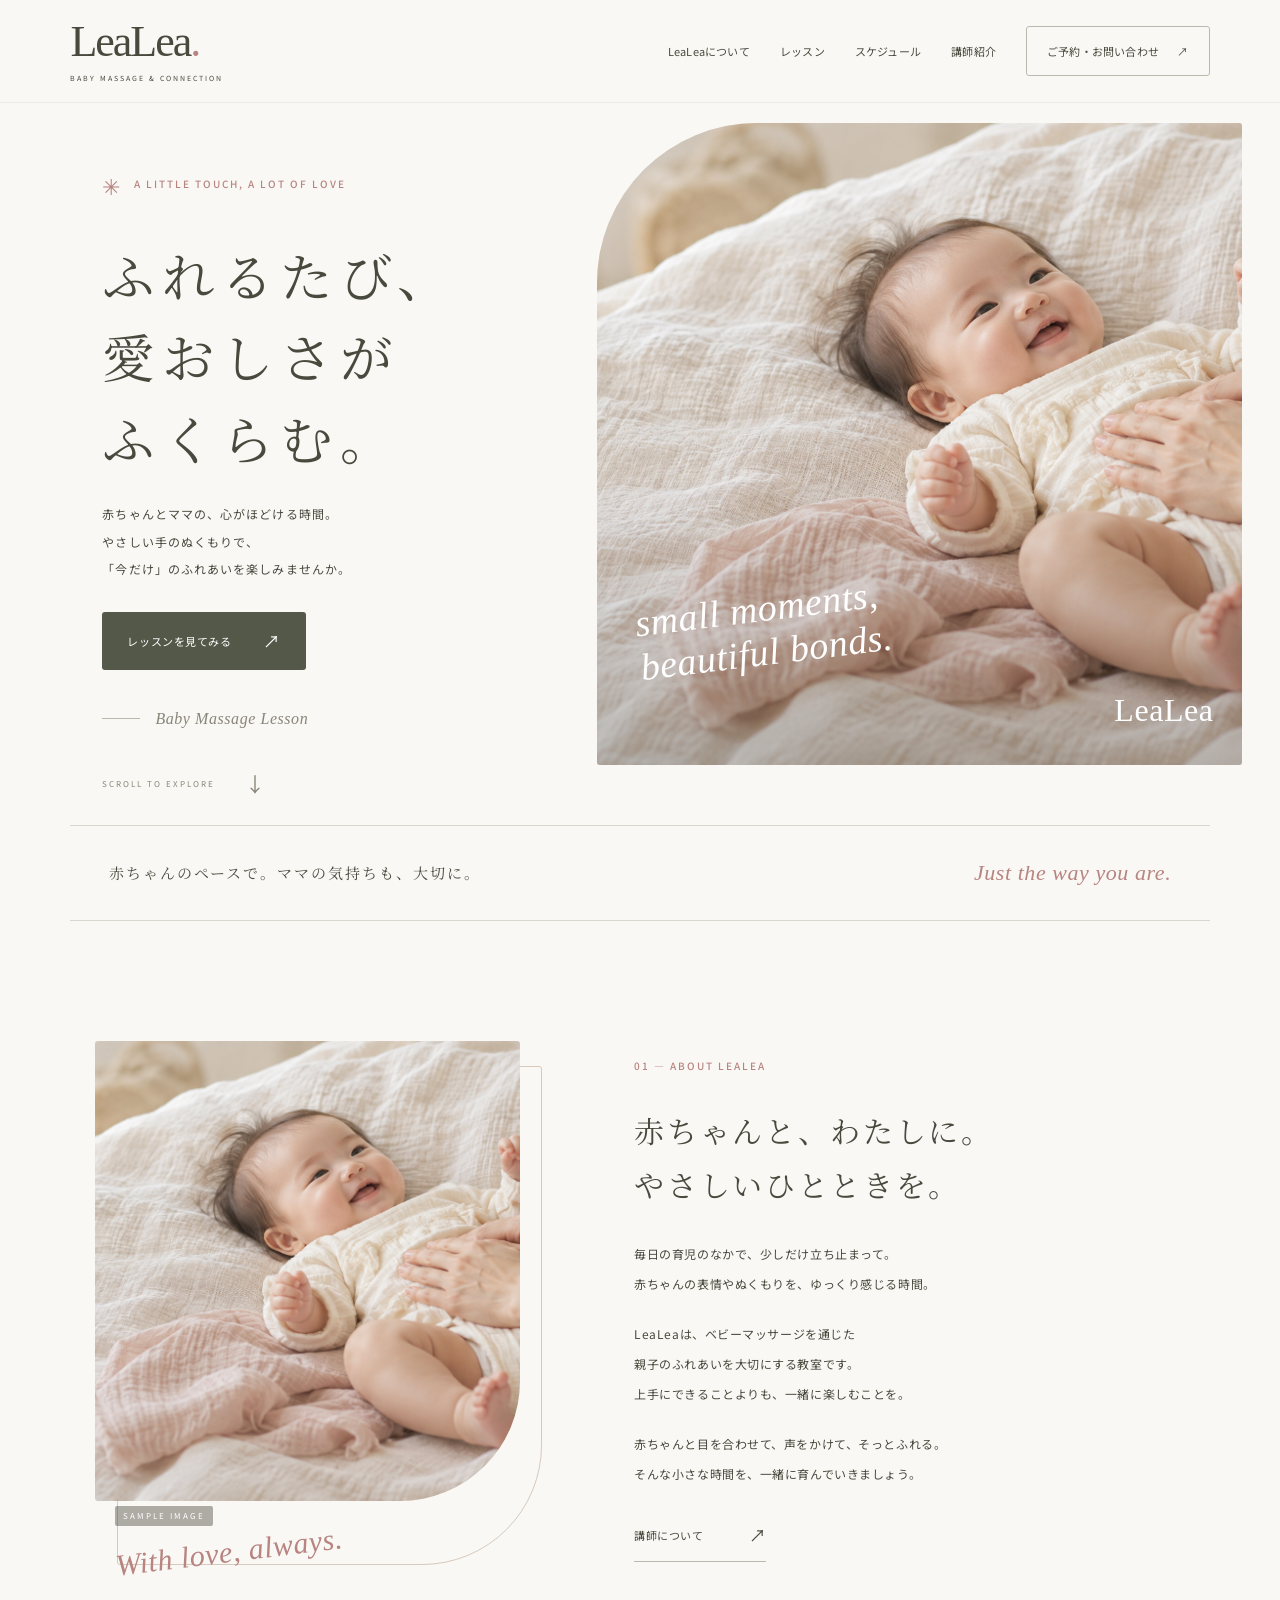
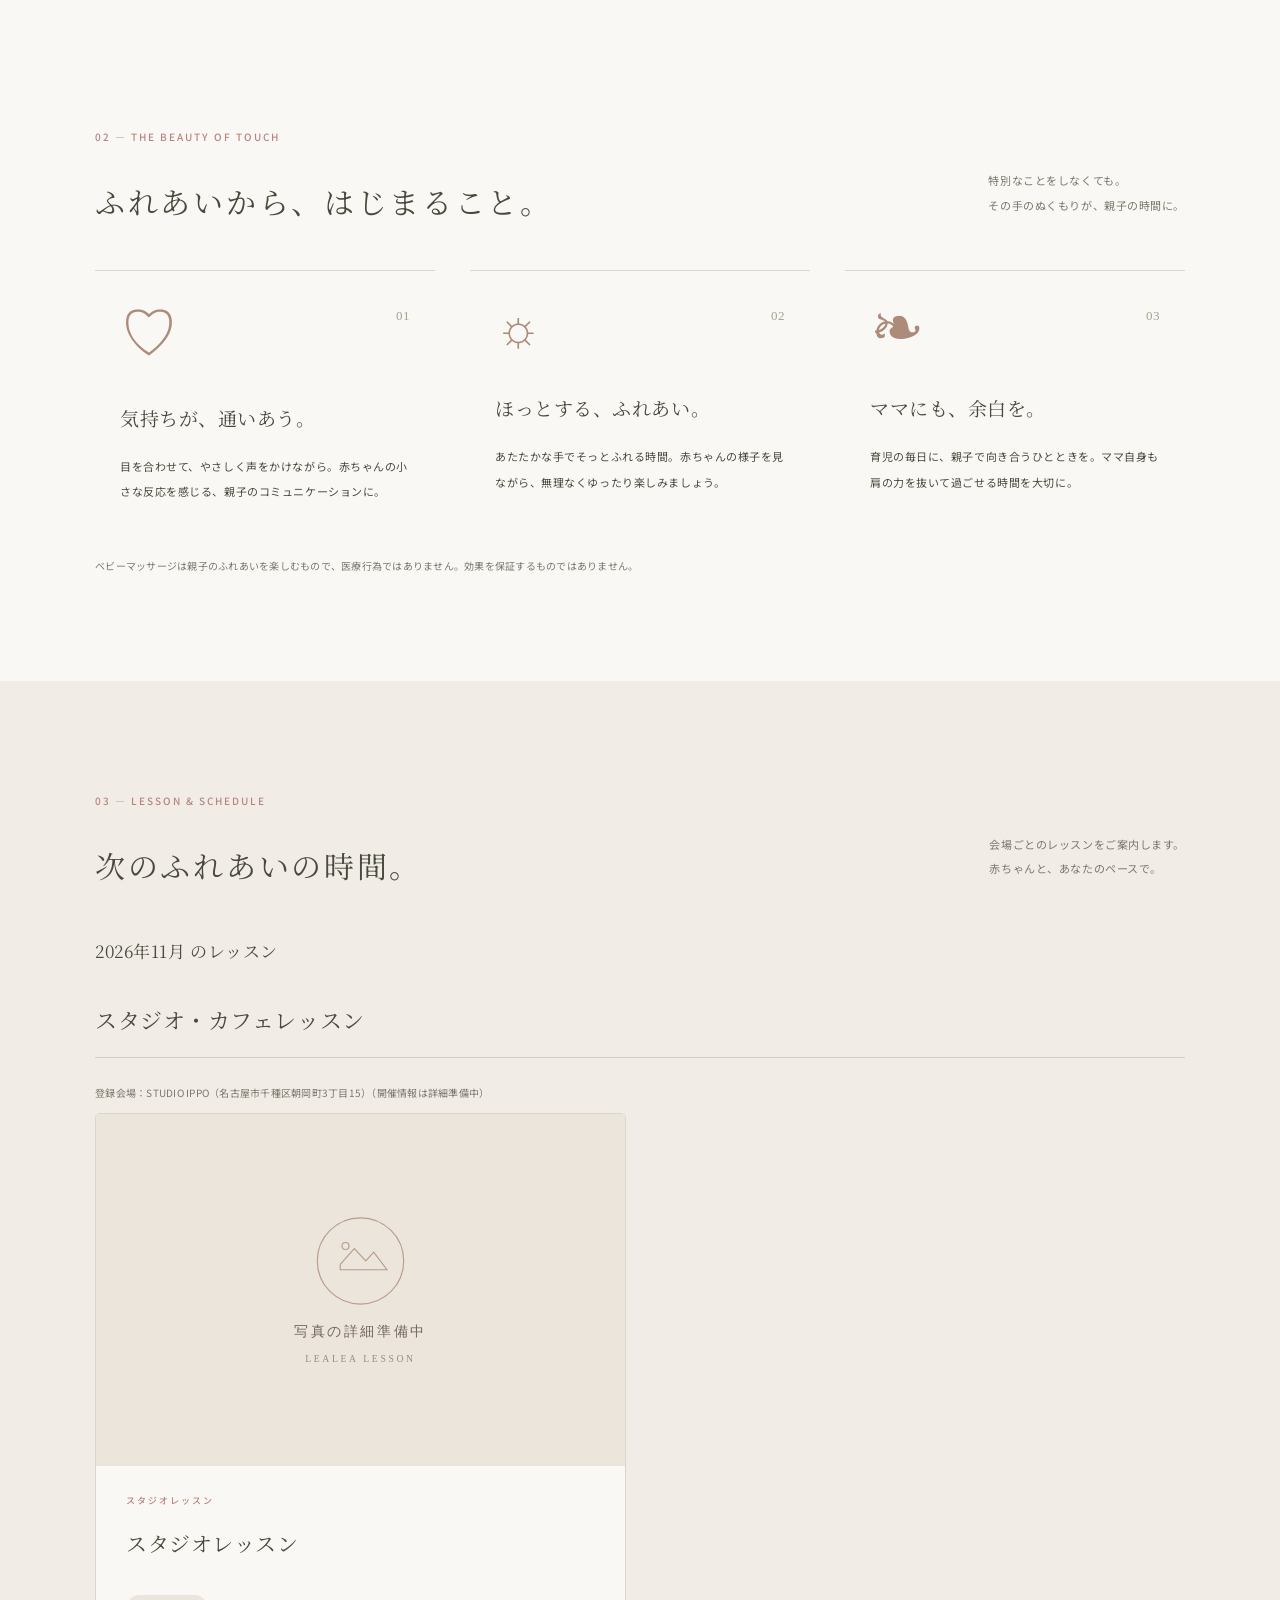
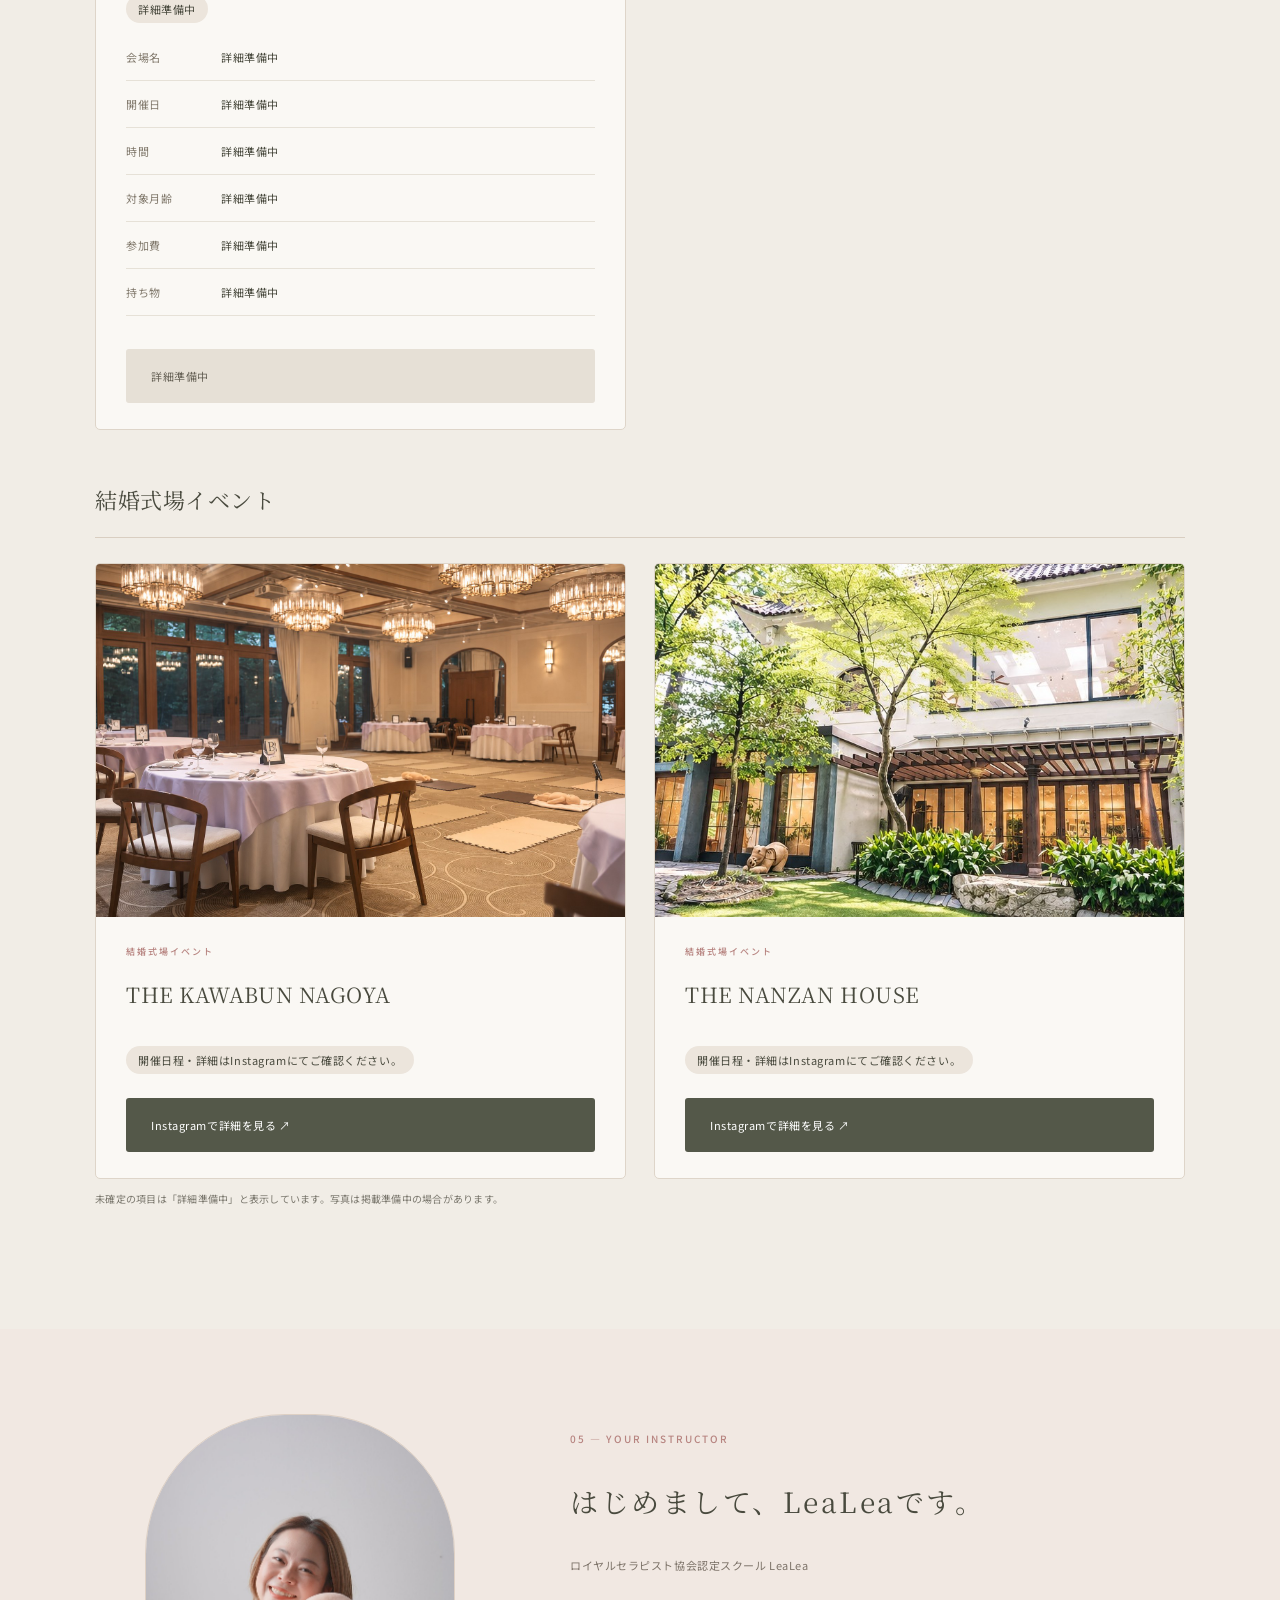
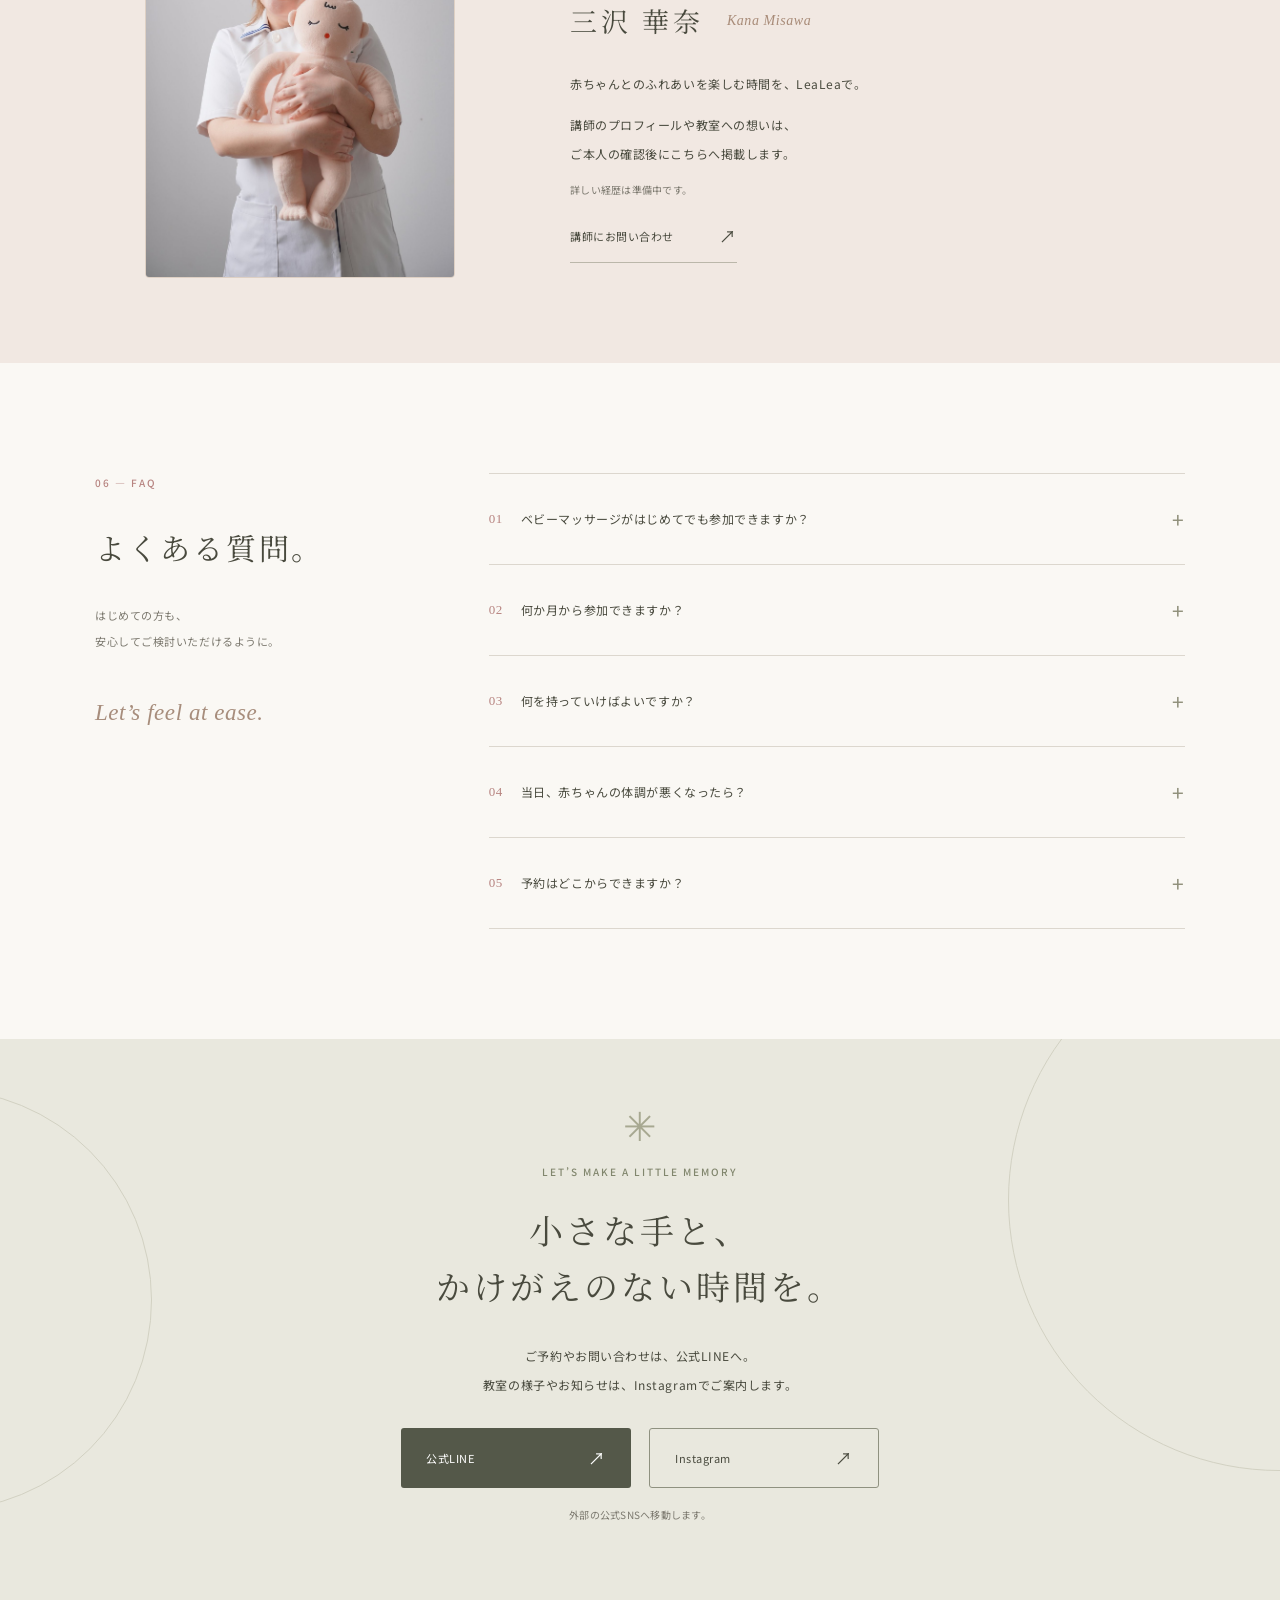
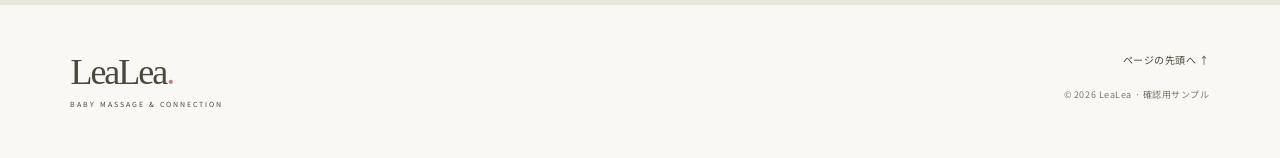
==== commit 723713b0: "Update index.html" ====
--- a/index.html
+++ b/index.html
@@ -17,7 +17,7 @@
 <main>
 <section id="home" class="hero">
 <div class="hero-copy"><p class="eyebrow"><span class="tiny-star">✳︎</span> A LITTLE TOUCH, A LOT OF LOVE</p><h1>ふれるたび、<br>愛おしさが<br>ふくらむ。</h1><p class="hero-description">赤ちゃんとママの、心がほどける時間。<br>やさしい手のぬくもりで、<br>「今だけ」のふれあいを楽しみませんか。</p><a href="#lesson" class="button button-dark">レッスンを見てみる <span>↗</span></a><div class="hero-note"><span class="note-line"></span> Baby Massage Lesson</div></div>
-<div class="hero-visual"><img class="hero-photo" src="assets/baby.png" alt="やわらかなリネンの上で、赤ちゃんにやさしくふれる手。教室の実際の写真ではない仮素材" fetchpriority="high"><div class="photo-label">SAMPLE IMAGE</div><div class="hero-caption"><span>small moments,</span><span>beautiful bonds.</span></div><div class="photo-corner">LeaLea</div></div>
+<div class="hero-visual"><img class="hero-photo" src="assets/baby.png" alt="やわらかなリネンの上で、赤ちゃんにやさしくふれる手。教室の実際の写真ではない仮素材" fetchpriority="high"><div class="hero-caption"><span>small moments,</span><span>beautiful bonds.</span></div><div class="photo-corner">LeaLea</div></div>
 <a href="#about" class="scroll-cue">SCROLL TO EXPLORE <span>↓</span></a>
 </section>
 <div class="intro-strip"><p>赤ちゃんのペースで。ママの気持ちも、大切に。</p><span>Just the way you are.</span></div>
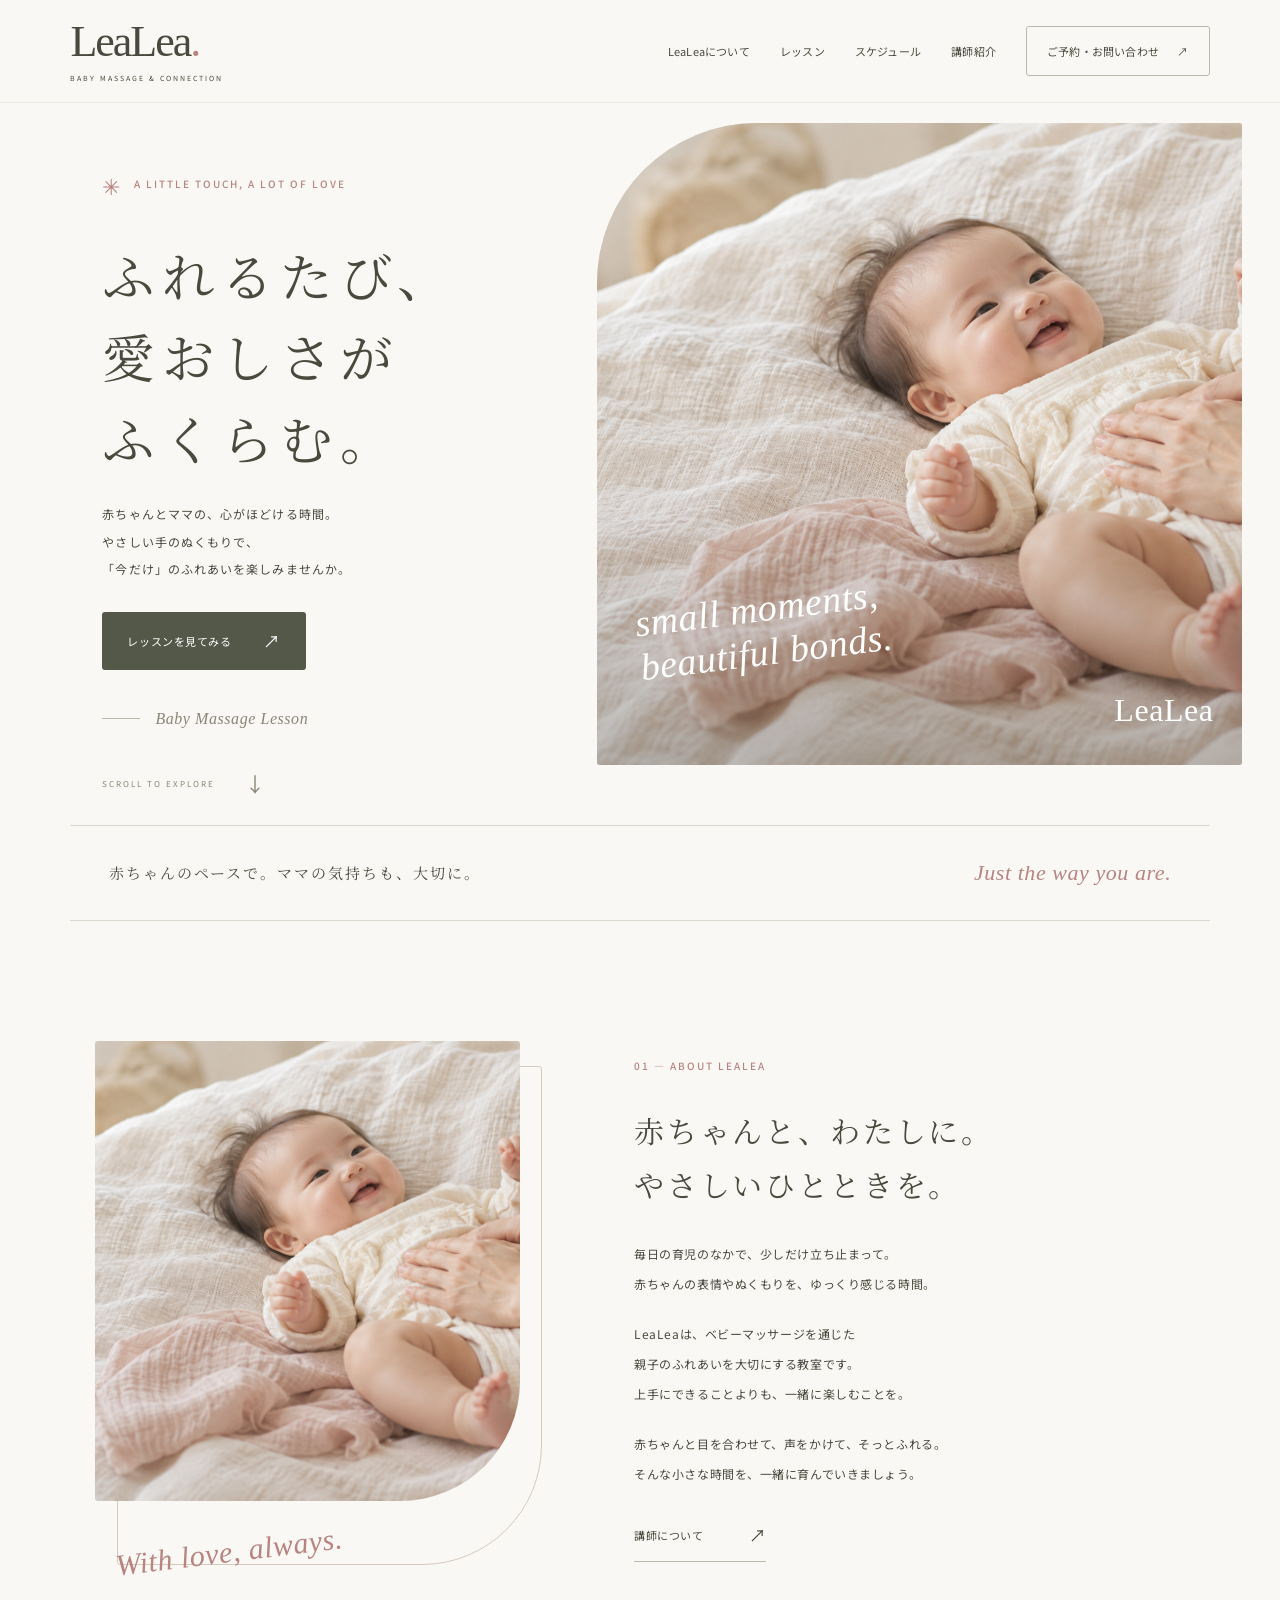
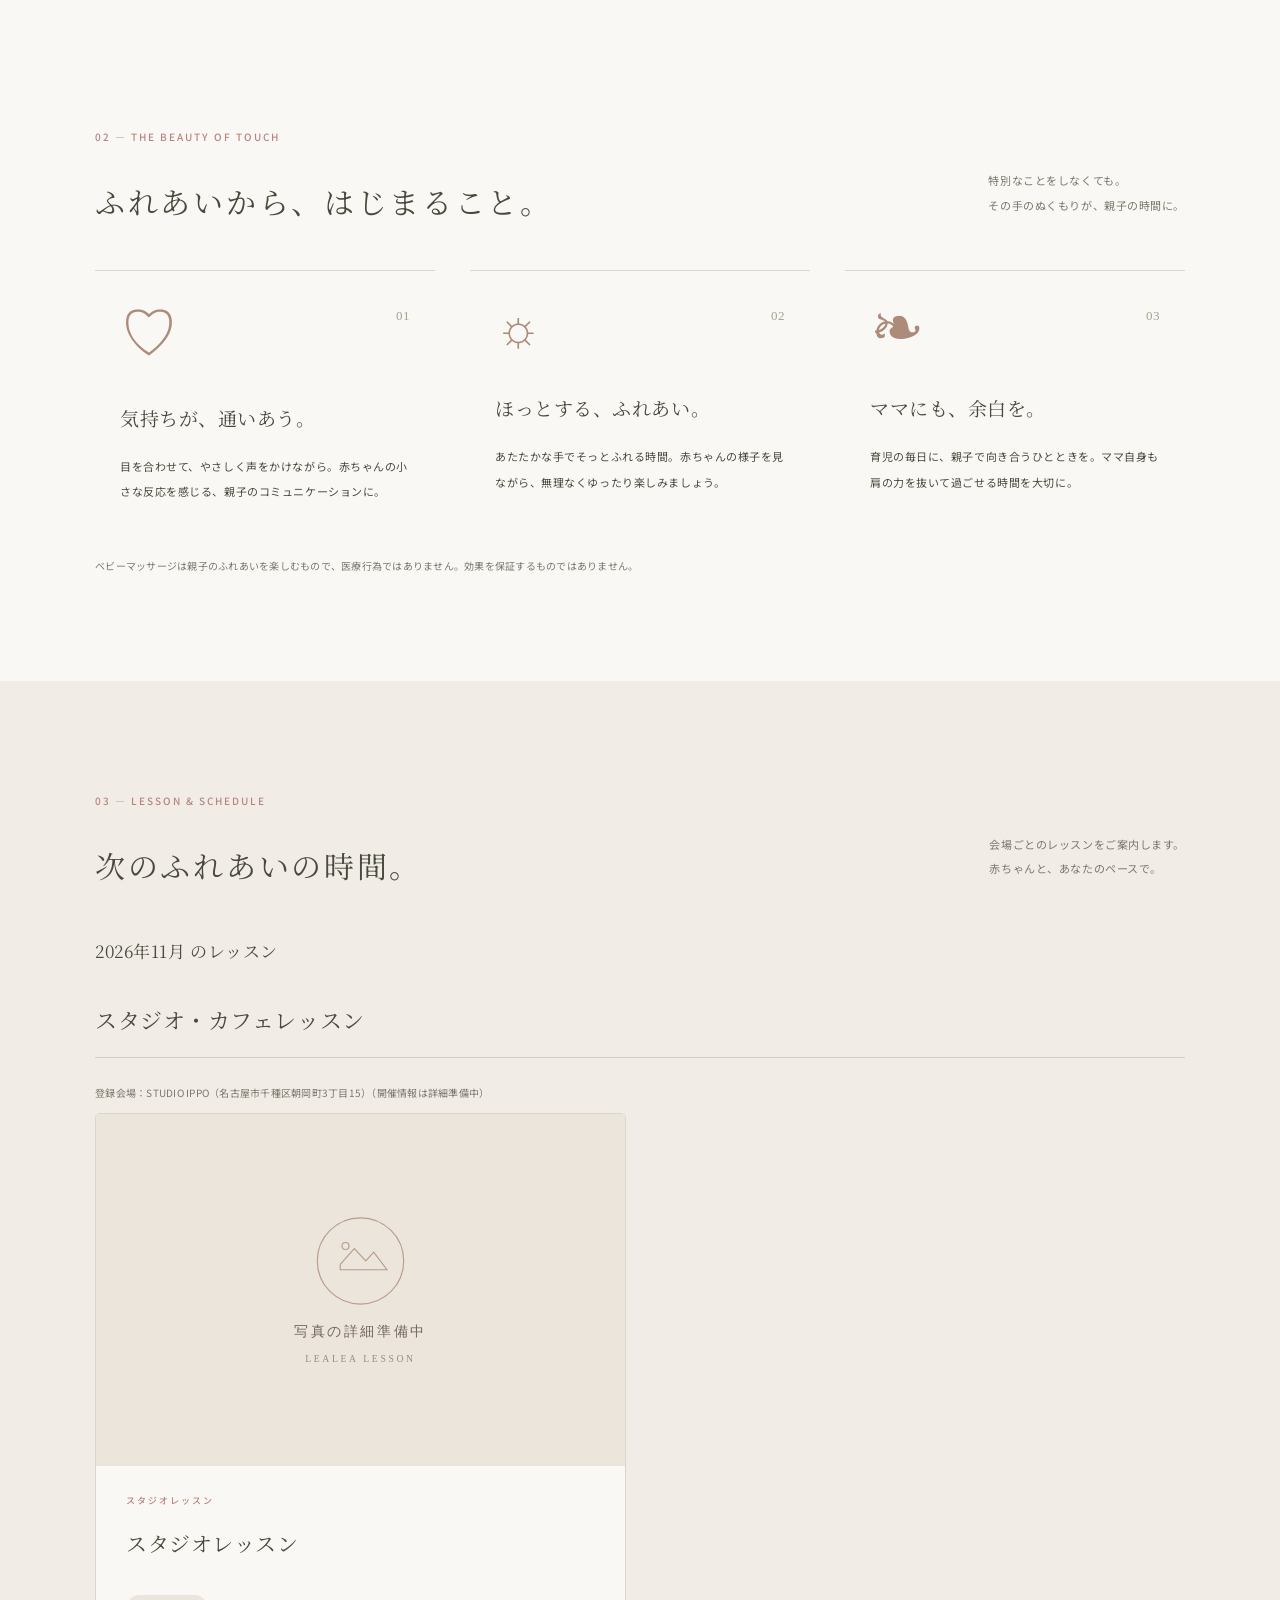
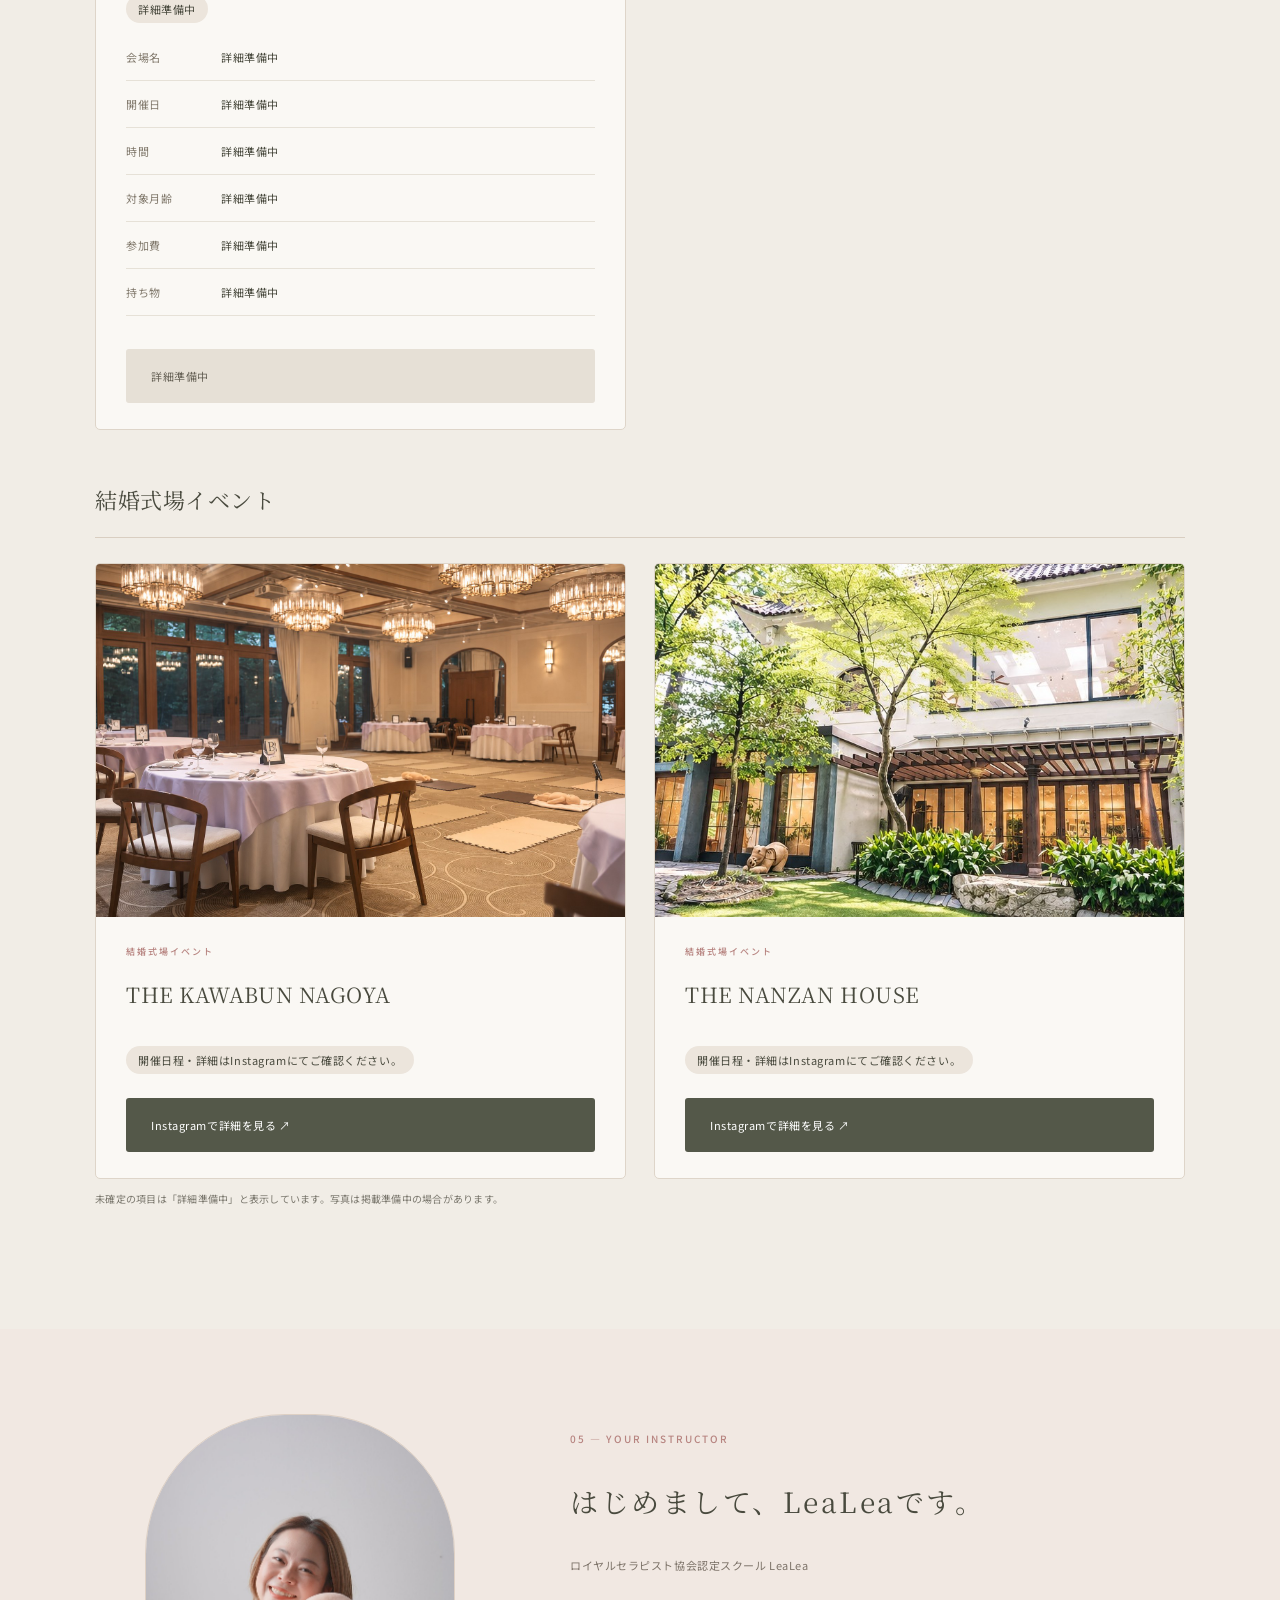
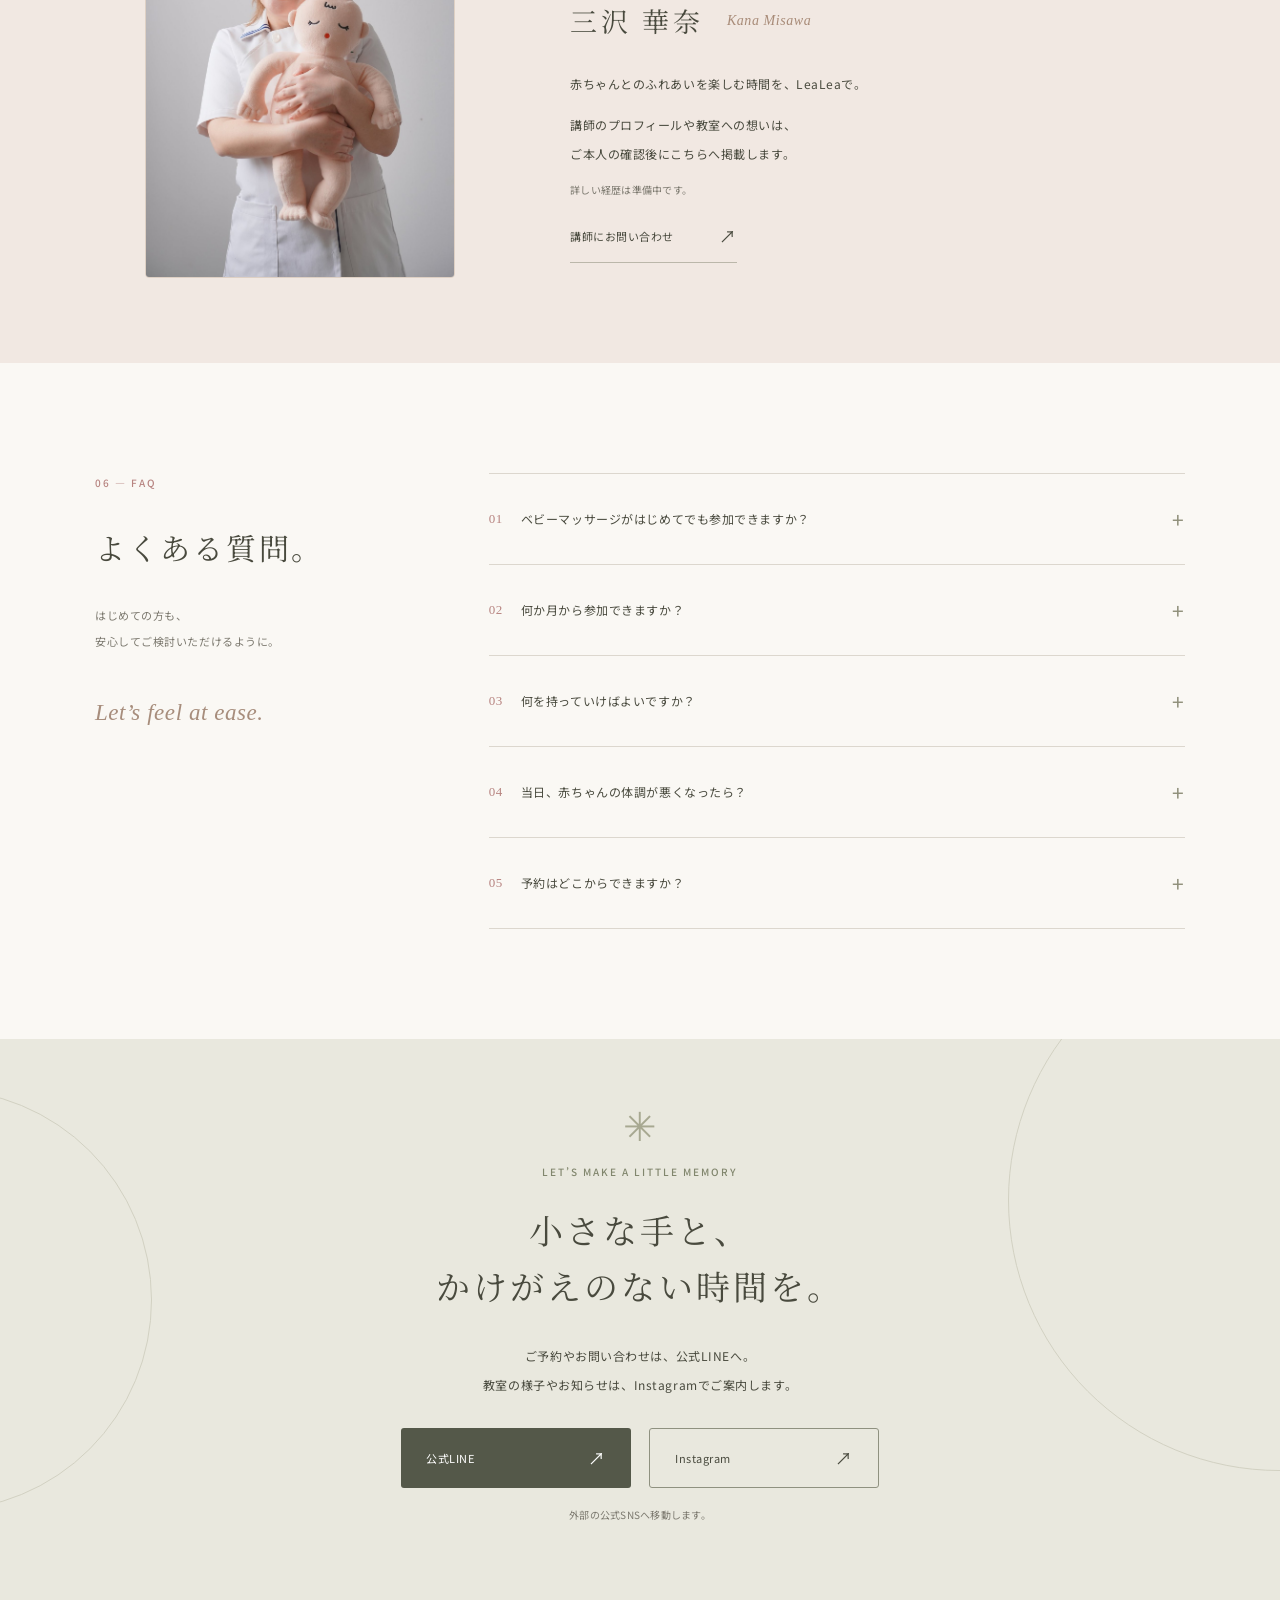
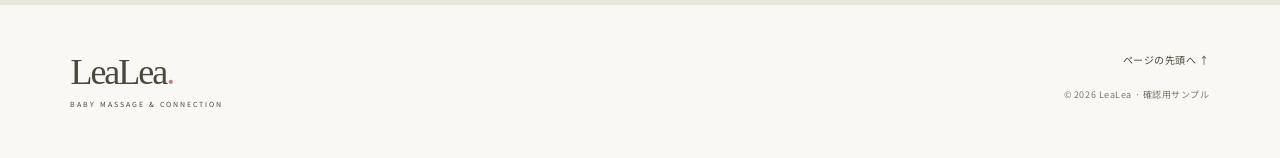
==== commit 58712503: "Update index.html" ====
--- a/index.html
+++ b/index.html
@@ -22,7 +22,7 @@
 </section>
 <div class="intro-strip"><p>赤ちゃんのペースで。ママの気持ちも、大切に。</p><span>Just the way you are.</span></div>
 <section id="about" class="section about reveal">
-<div class="about-photo photo-frame"><img src="assets/baby.png" alt="赤ちゃんとのふれあいをイメージした仮素材" loading="lazy"><span class="photo-label">SAMPLE IMAGE</span><span class="photo-script">With love, always.</span></div>
+<div class="about-photo photo-frame"><img src="assets/baby.png" alt="赤ちゃんとのふれあいをイメージした仮素材" loading="lazy"><span class="photo-script">With love, always.</span></div>
 <div class="about-copy"><p class="eyebrow">01 — ABOUT LEALEA</p><h2>赤ちゃんと、わたしに。<br>やさしいひとときを。</h2><p>毎日の育児のなかで、少しだけ立ち止まって。<br>赤ちゃんの表情やぬくもりを、ゆっくり感じる時間。</p><p>LeaLeaは、ベビーマッサージを通じた<br class="desktop-break">親子のふれあいを大切にする教室です。<br>上手にできることよりも、一緒に楽しむことを。</p><p>赤ちゃんと目を合わせて、声をかけて、そっとふれる。<br>そんな小さな時間を、一緒に育んでいきましょう。</p><a class="text-link" href="#teacher">講師について <span>↗</span></a></div>
 </section>
 <section id="benefits" class="benefits section reveal"><div class="section-heading"><div><p class="eyebrow">02 — THE BEAUTY OF TOUCH</p><h2>ふれあいから、はじまること。</h2></div><p class="heading-note">特別なことをしなくても。<br>その手のぬくもりが、親子の時間に。</p></div><div class="benefit-grid">
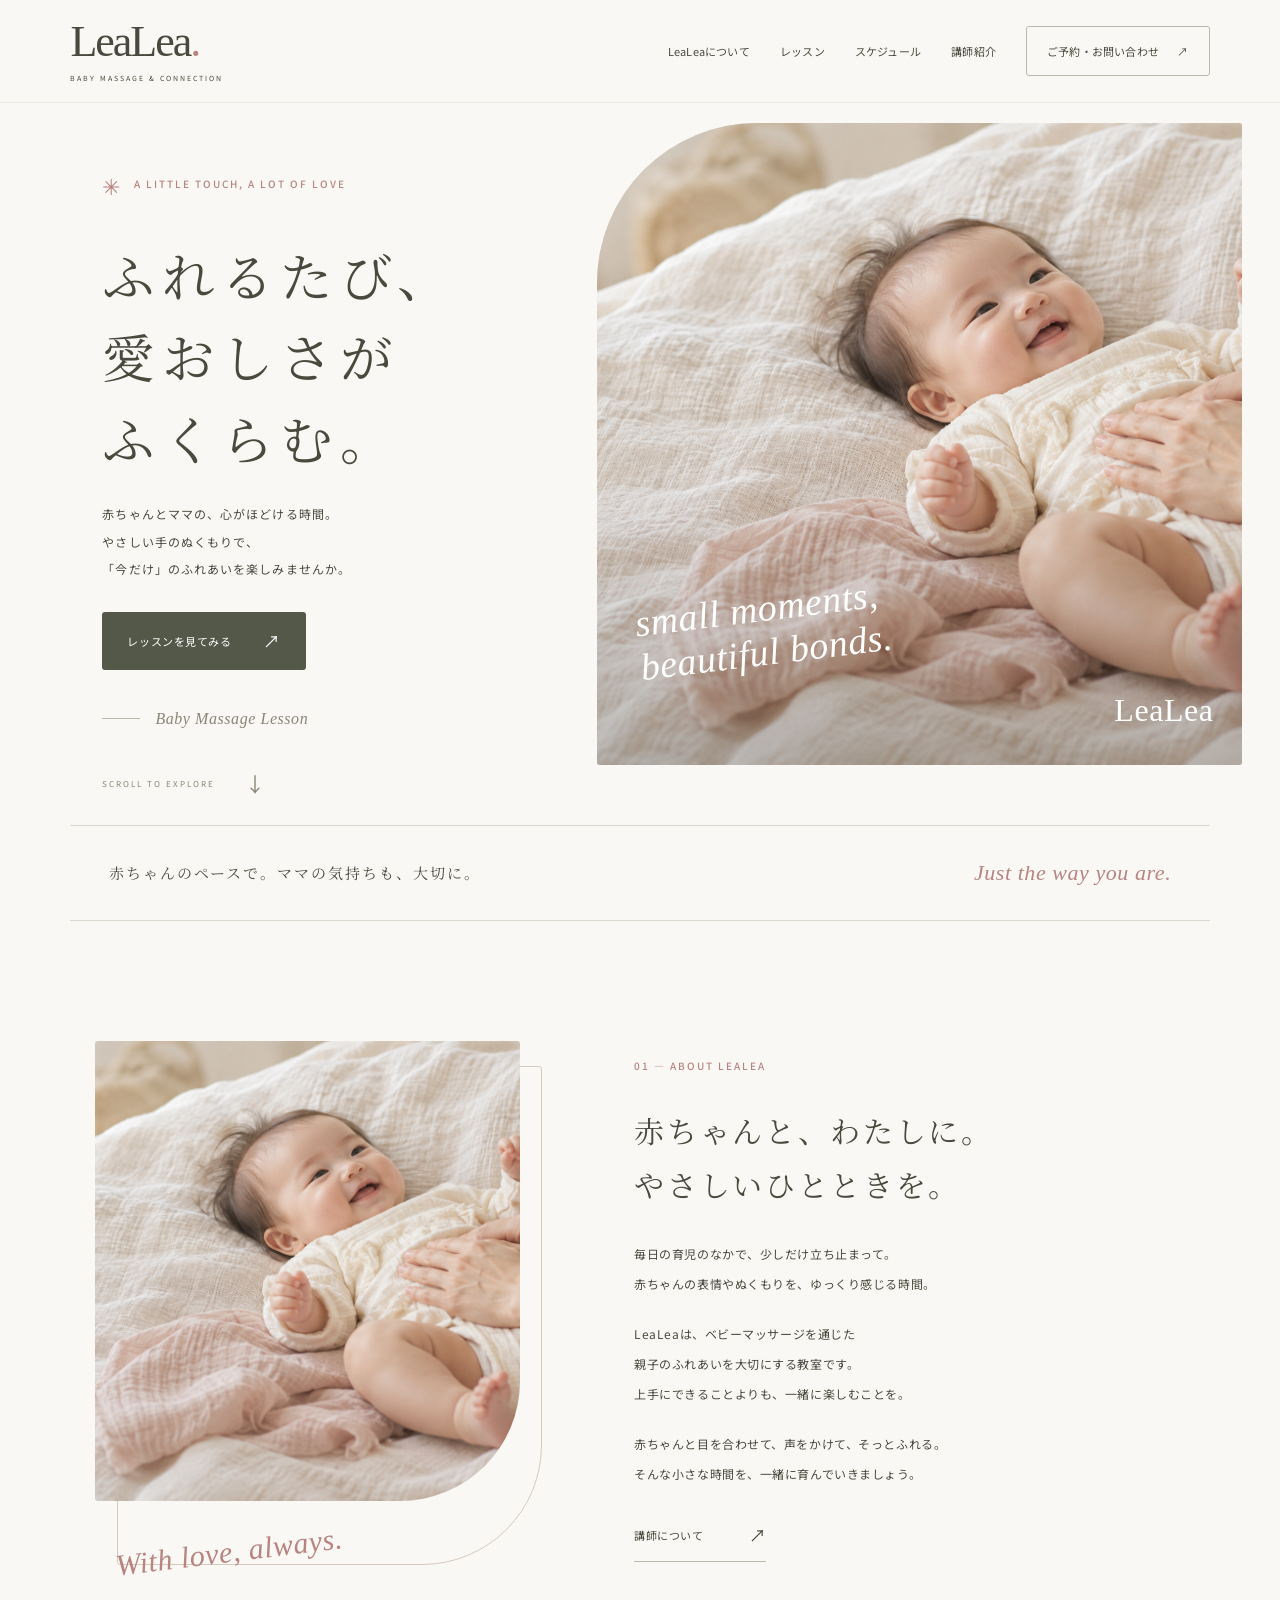
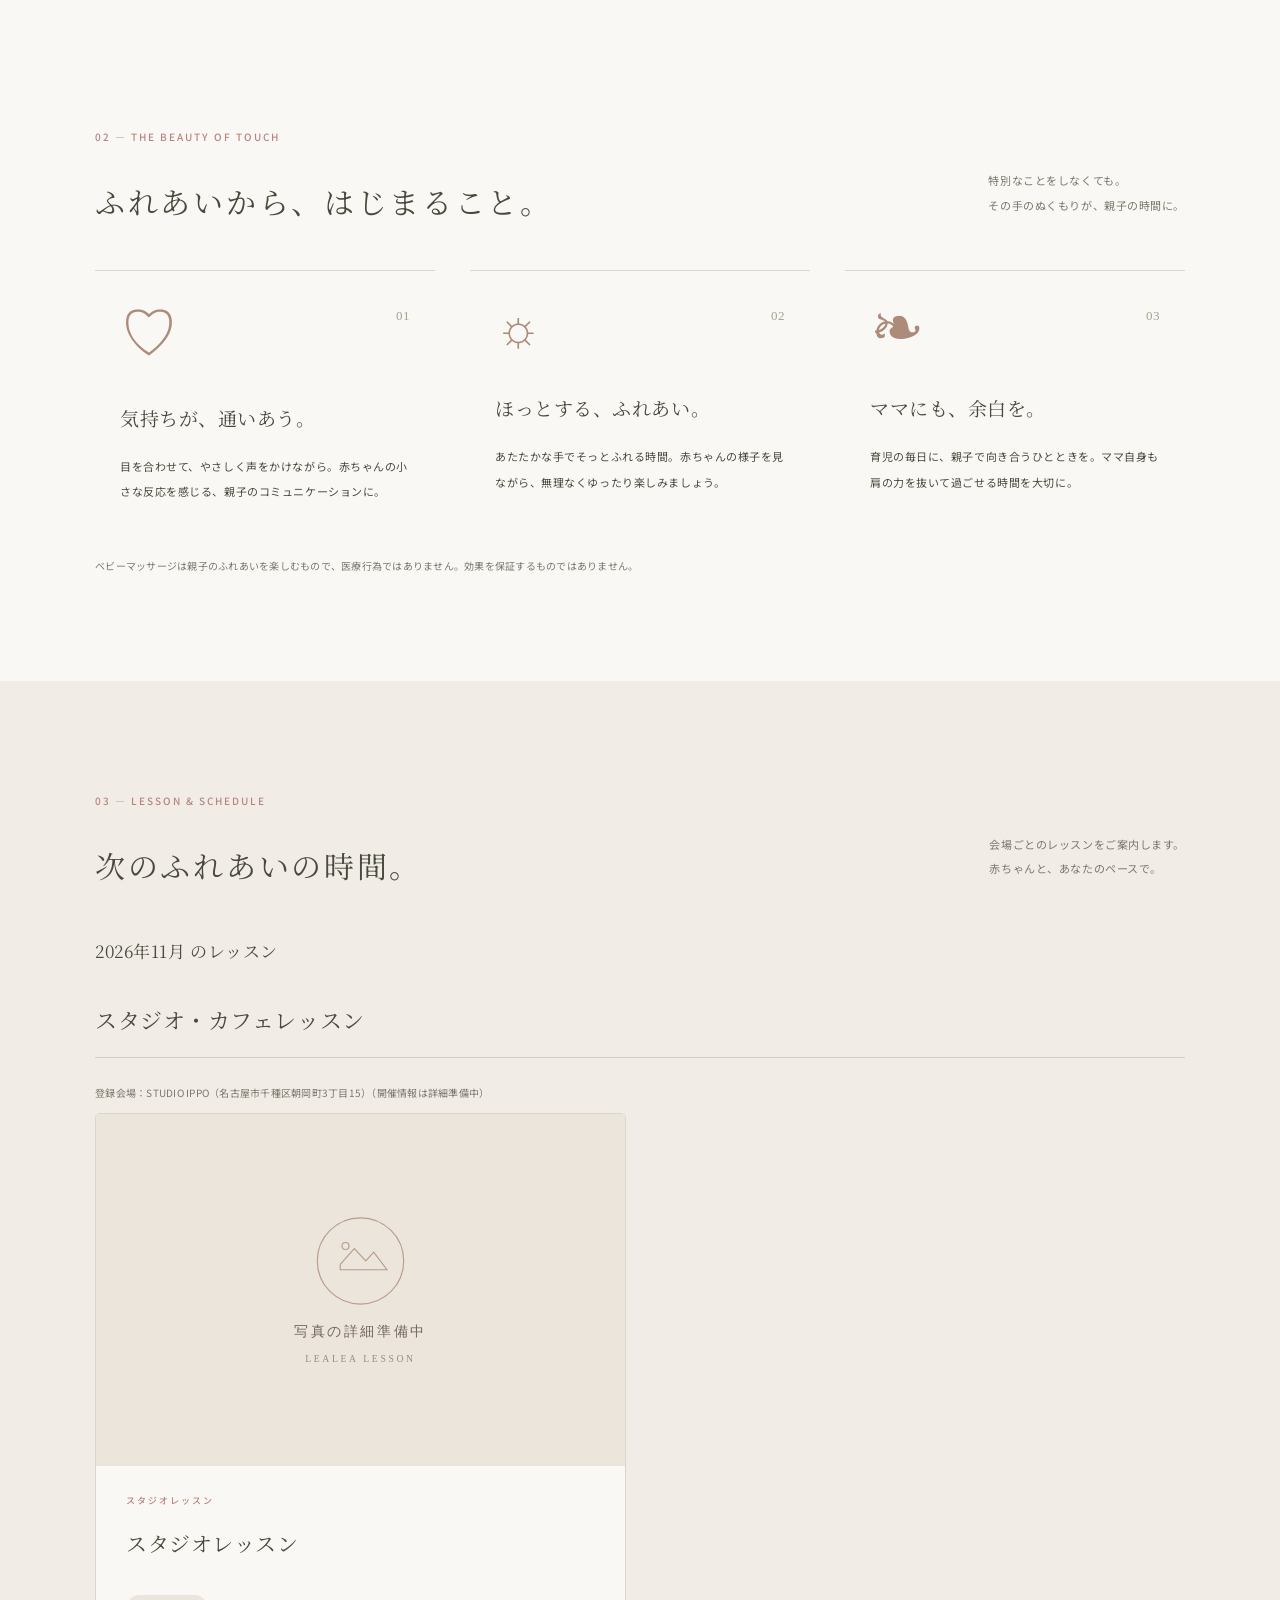
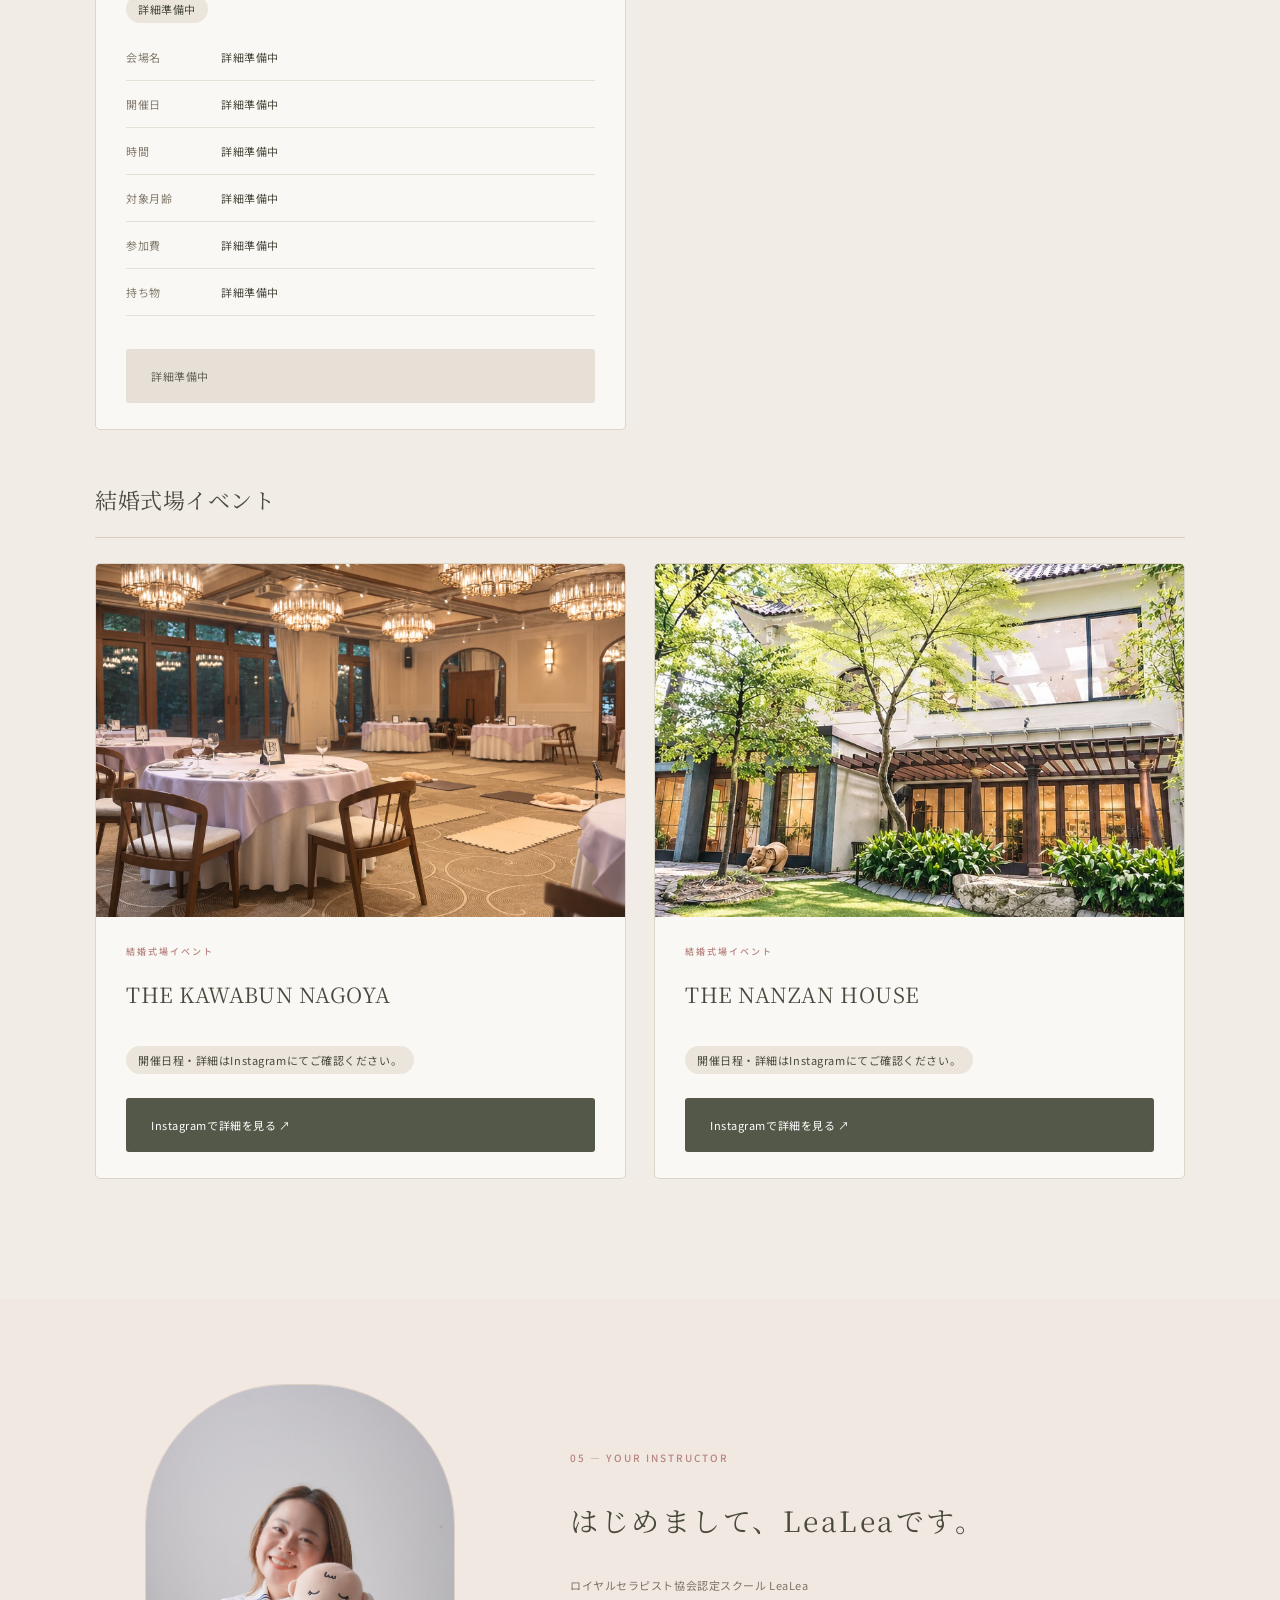
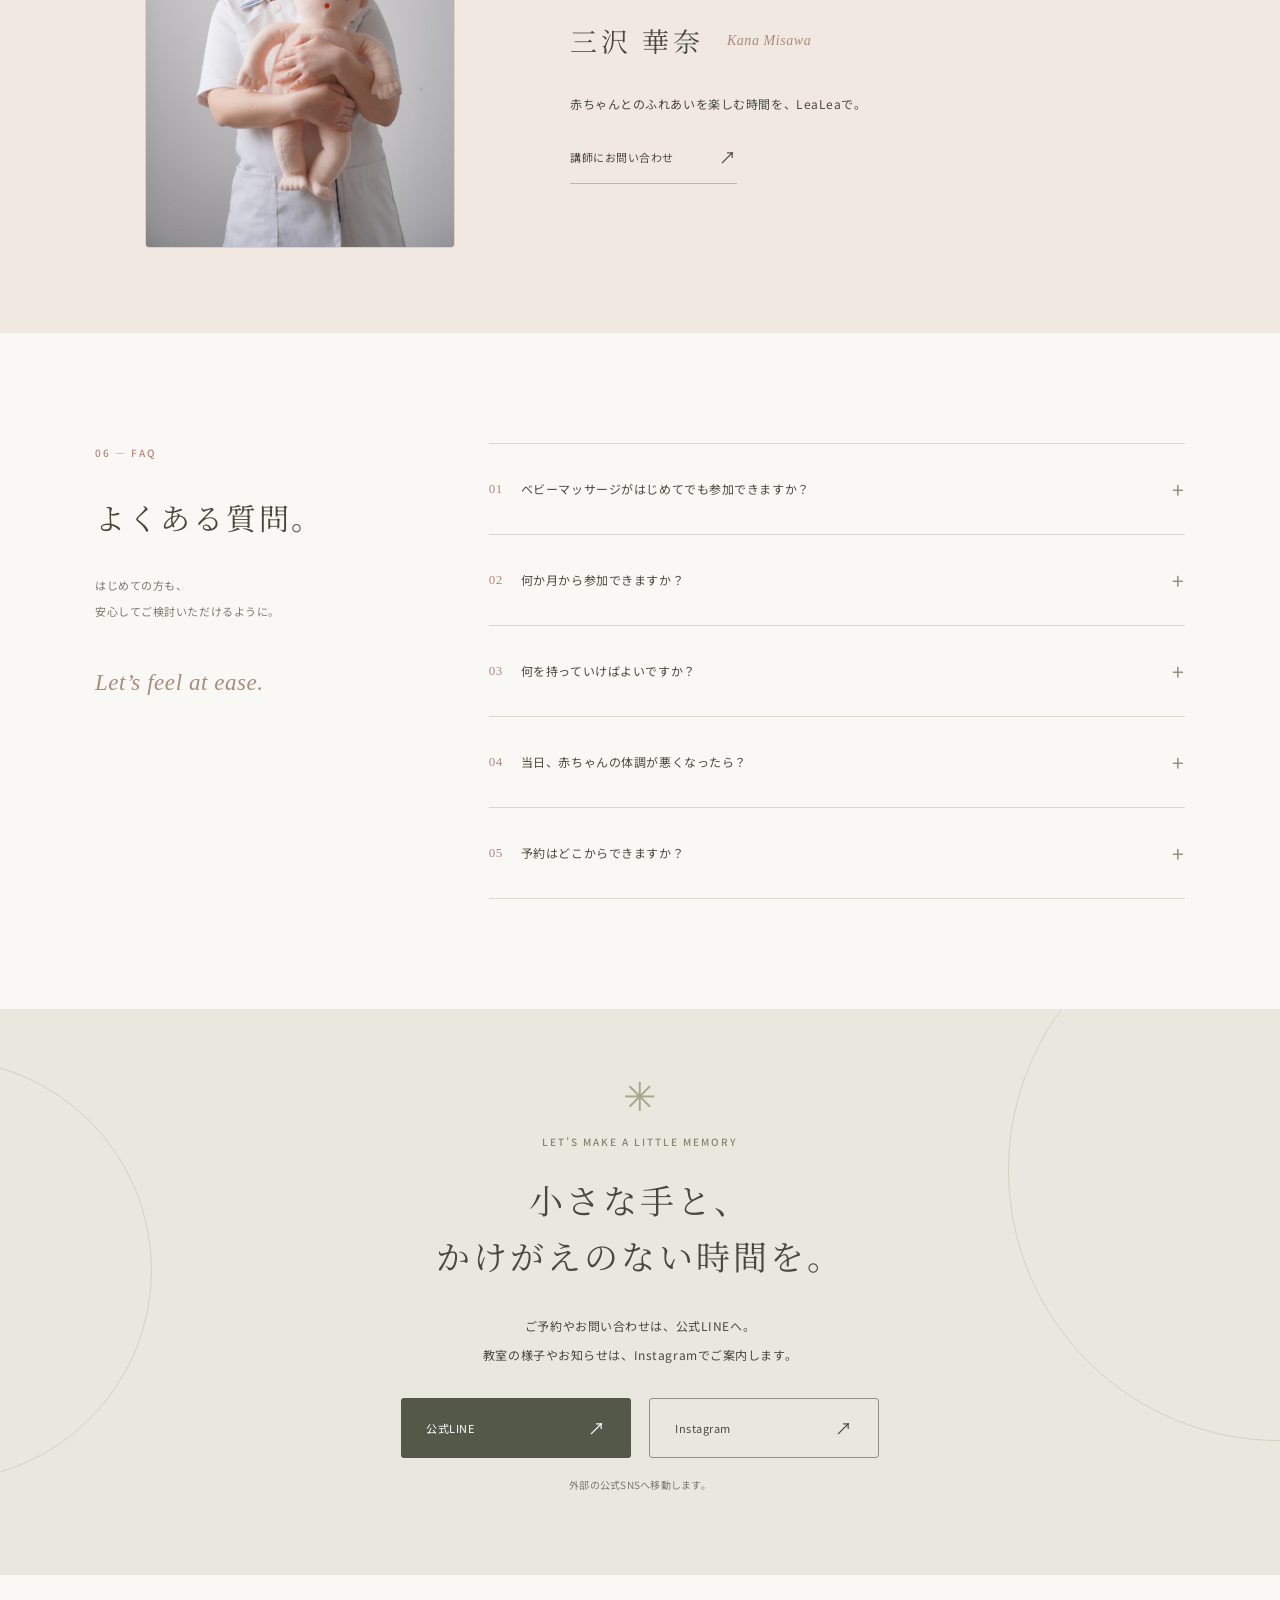
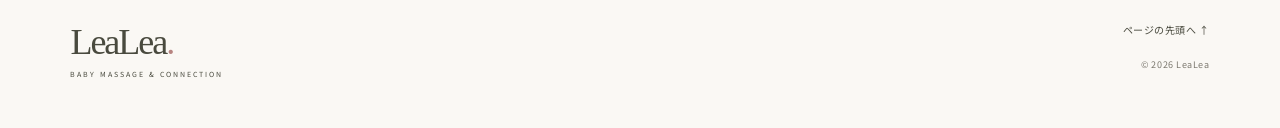
==== commit bdaa328d: "公開用に仮の説明文を整理" ====
--- a/index.html
+++ b/index.html
@@ -2,7 +2,7 @@
 <html lang="ja">
 <head>
 <meta charset="UTF-8"><meta name="viewport" content="width=device-width, initial-scale=1">
-<meta name="theme-color" content="#f6f2ec"><meta name="description" content="ベビーマッサージ教室 LeaLea の確認用サンプルサイト。赤ちゃんとママの、やさしいふれあいの時間。">
+<meta name="theme-color" content="#f6f2ec"><meta name="description" content="ベビーマッサージ教室 LeaLea。赤ちゃんとママの、やさしいふれあいの時間。">
 <title>LeaLea | Baby Massage Lesson</title>
 <link rel="stylesheet" href="style.css"><script src="content.js" defer></script><script src="lessons-data.js" defer></script><script src="lesson-view.js" defer></script><script src="lessons-inline.js" defer></script><script src="app.js" defer></script>
 </head>
@@ -17,12 +17,12 @@
 <main>
 <section id="home" class="hero">
 <div class="hero-copy"><p class="eyebrow"><span class="tiny-star">✳︎</span> A LITTLE TOUCH, A LOT OF LOVE</p><h1>ふれるたび、<br>愛おしさが<br>ふくらむ。</h1><p class="hero-description">赤ちゃんとママの、心がほどける時間。<br>やさしい手のぬくもりで、<br>「今だけ」のふれあいを楽しみませんか。</p><a href="#lesson" class="button button-dark">レッスンを見てみる <span>↗</span></a><div class="hero-note"><span class="note-line"></span> Baby Massage Lesson</div></div>
-<div class="hero-visual"><img class="hero-photo" src="assets/baby.png" alt="やわらかなリネンの上で、赤ちゃんにやさしくふれる手。教室の実際の写真ではない仮素材" fetchpriority="high"><div class="hero-caption"><span>small moments,</span><span>beautiful bonds.</span></div><div class="photo-corner">LeaLea</div></div>
+<div class="hero-visual"><img class="hero-photo" src="assets/baby.png" alt="やわらかなリネンの上で、赤ちゃんにやさしくふれる手。親子のふれあいを表現したイメージ写真" fetchpriority="high"><div class="hero-caption"><span>small moments,</span><span>beautiful bonds.</span></div><div class="photo-corner">LeaLea</div></div>
 <a href="#about" class="scroll-cue">SCROLL TO EXPLORE <span>↓</span></a>
 </section>
 <div class="intro-strip"><p>赤ちゃんのペースで。ママの気持ちも、大切に。</p><span>Just the way you are.</span></div>
 <section id="about" class="section about reveal">
-<div class="about-photo photo-frame"><img src="assets/baby.png" alt="赤ちゃんとのふれあいをイメージした仮素材" loading="lazy"><span class="photo-script">With love, always.</span></div>
+<div class="about-photo photo-frame"><img src="assets/baby.png" alt="赤ちゃんとのふれあいをイメージした写真" loading="lazy"><span class="photo-script">With love, always.</span></div>
 <div class="about-copy"><p class="eyebrow">01 — ABOUT LEALEA</p><h2>赤ちゃんと、わたしに。<br>やさしいひとときを。</h2><p>毎日の育児のなかで、少しだけ立ち止まって。<br>赤ちゃんの表情やぬくもりを、ゆっくり感じる時間。</p><p>LeaLeaは、ベビーマッサージを通じた<br class="desktop-break">親子のふれあいを大切にする教室です。<br>上手にできることよりも、一緒に楽しむことを。</p><p>赤ちゃんと目を合わせて、声をかけて、そっとふれる。<br>そんな小さな時間を、一緒に育んでいきましょう。</p><a class="text-link" href="#teacher">講師について <span>↗</span></a></div>
 </section>
 <section id="benefits" class="benefits section reveal"><div class="section-heading"><div><p class="eyebrow">02 — THE BEAUTY OF TOUCH</p><h2>ふれあいから、はじまること。</h2></div><p class="heading-note">特別なことをしなくても。<br>その手のぬくもりが、親子の時間に。</p></div><div class="benefit-grid">
@@ -30,11 +30,11 @@
 <article class="benefit"><span class="benefit-icon" aria-hidden="true">☼</span><span class="card-number">02</span><h3>ほっとする、ふれあい。</h3><p>あたたかな手でそっとふれる時間。赤ちゃんの様子を見ながら、無理なくゆったり楽しみましょう。</p></article>
 <article class="benefit"><span class="benefit-icon icon-leaf" aria-hidden="true">❧</span><span class="card-number">03</span><h3>ママにも、余白を。</h3><p>育児の毎日に、親子で向き合うひとときを。ママ自身も肩の力を抜いて過ごせる時間を大切に。</p></article>
 </div><p class="small-note">ベビーマッサージは親子のふれあいを楽しむもので、医療行為ではありません。効果を保証するものではありません。</p></section>
-<section id="lesson" class="lesson-section"><div class="section reveal"><div class="section-heading"><div><p class="eyebrow">03 — LESSON &amp; SCHEDULE</p><h2>次のふれあいの時間。</h2></div><p class="heading-note">会場ごとのレッスンをご案内します。<br>赤ちゃんと、あなたのペースで。</p></div><div id="schedule"><p id="lesson-month" class="lesson-month"></p><div id="lesson-list" aria-live="polite"></div></div><p id="lesson-list-status" class="small-note" role="status"></p><p class="small-note">未確定の項目は「詳細準備中」と表示しています。写真は掲載準備中の場合があります。</p></div></section>
-<section id="teacher" class="teacher-section"><div class="section teacher reveal"><div class="teacher-portrait"><img class="teacher-photo" src="assets/kana-misawa.jpg" alt="赤ちゃんの人形を抱き、自然な笑顔を見せる講師・三沢華奈" width="1290" height="1935" loading="lazy"></div><div class="teacher-copy"><p class="eyebrow">05 — YOUR INSTRUCTOR</p><h2>はじめまして、LeaLeaです。</h2><p class="teacher-school">ロイヤルセラピスト協会認定スクール LeaLea</p><div class="teacher-name"><h3>三沢 華奈</h3><span>Kana Misawa</span></div><p>赤ちゃんとのふれあいを楽しむ時間を、LeaLeaで。</p><p>講師のプロフィールや教室への想いは、<br>ご本人の確認後にこちらへ掲載します。</p><p class="small-note">詳しい経歴は準備中です。</p><a class="text-link" href="#contact">講師にお問い合わせ <span>↗</span></a></div></div></section>
+<section id="lesson" class="lesson-section"><div class="section reveal"><div class="section-heading"><div><p class="eyebrow">03 — LESSON &amp; SCHEDULE</p><h2>次のふれあいの時間。</h2></div><p class="heading-note">会場ごとのレッスンをご案内します。<br>赤ちゃんと、あなたのペースで。</p></div><div id="schedule"><p id="lesson-month" class="lesson-month"></p><div id="lesson-list" aria-live="polite"></div></div><p id="lesson-list-status" class="small-note" role="status"></p></div></section>
+<section id="teacher" class="teacher-section"><div class="section teacher reveal"><div class="teacher-portrait"><img class="teacher-photo" src="assets/kana-misawa.jpg" alt="赤ちゃんの人形を抱き、自然な笑顔を見せる講師・三沢華奈" width="1290" height="1935" loading="lazy"></div><div class="teacher-copy"><p class="eyebrow">05 — YOUR INSTRUCTOR</p><h2>はじめまして、LeaLeaです。</h2><p class="teacher-school">ロイヤルセラピスト協会認定スクール LeaLea</p><div class="teacher-name"><h3>三沢 華奈</h3><span>Kana Misawa</span></div><p>赤ちゃんとのふれあいを楽しむ時間を、LeaLeaで。</p><a class="text-link" href="#contact">講師にお問い合わせ <span>↗</span></a></div></div></section>
 <section id="faq" class="section faq reveal"><div class="faq-heading"><p class="eyebrow">06 — FAQ</p><h2>よくある質問。</h2><p>はじめての方も、<br>安心してご検討いただけるように。</p><span class="serif-note">Let’s feel at ease.</span></div><div id="faq-list" class="faq-list"></div></section>
-<section id="contact" class="contact-section reveal"><span class="contact-flower" aria-hidden="true">✳︎</span><p class="eyebrow">LET’S MAKE A LITTLE MEMORY</p><h2>小さな手と、<br>かけがえのない時間を。</h2><p>ご予約やお問い合わせは、公式LINEへ。<br>教室の様子やお知らせは、Instagramでご案内します。</p><div class="contact-buttons"><a id="line-link" class="button button-dark" href="#contact">公式LINE <span>↗</span></a><a id="instagram-link" class="button button-outline" href="#contact">Instagram <span>↗</span></a></div><p id="contact-status" class="small-note" role="status">SNSのURLは準備中です。現在はお問い合わせを送信できません。</p></section>
+<section id="contact" class="contact-section reveal"><span class="contact-flower" aria-hidden="true">✳︎</span><p class="eyebrow">LET’S MAKE A LITTLE MEMORY</p><h2>小さな手と、<br>かけがえのない時間を。</h2><p>ご予約やお問い合わせは、公式LINEへ。<br>教室の様子やお知らせは、Instagramでご案内します。</p><div class="contact-buttons"><a id="line-link" class="button button-dark" href="#contact">公式LINE <span>↗</span></a><a id="instagram-link" class="button button-outline" href="#contact">Instagram <span>↗</span></a></div><p id="contact-status" class="small-note" role="status"></p></section>
 </main>
-<footer class="footer"><a href="#home" class="brand"><span class="brand-name">LeaLea<span class="brand-dot">.</span></span><span class="brand-sub">BABY MASSAGE &amp; CONNECTION</span></a><div class="footer-right"><a href="#home">ページの先頭へ ↑</a><p>© <span id="year"></span> LeaLea · 確認用サンプル</p></div></footer>
+<footer class="footer"><a href="#home" class="brand"><span class="brand-name">LeaLea<span class="brand-dot">.</span></span><span class="brand-sub">BABY MASSAGE &amp; CONNECTION</span></a><div class="footer-right"><a href="#home">ページの先頭へ ↑</a><p>© <span id="year"></span> LeaLea</p></div></footer>
 </body>
 </html>
